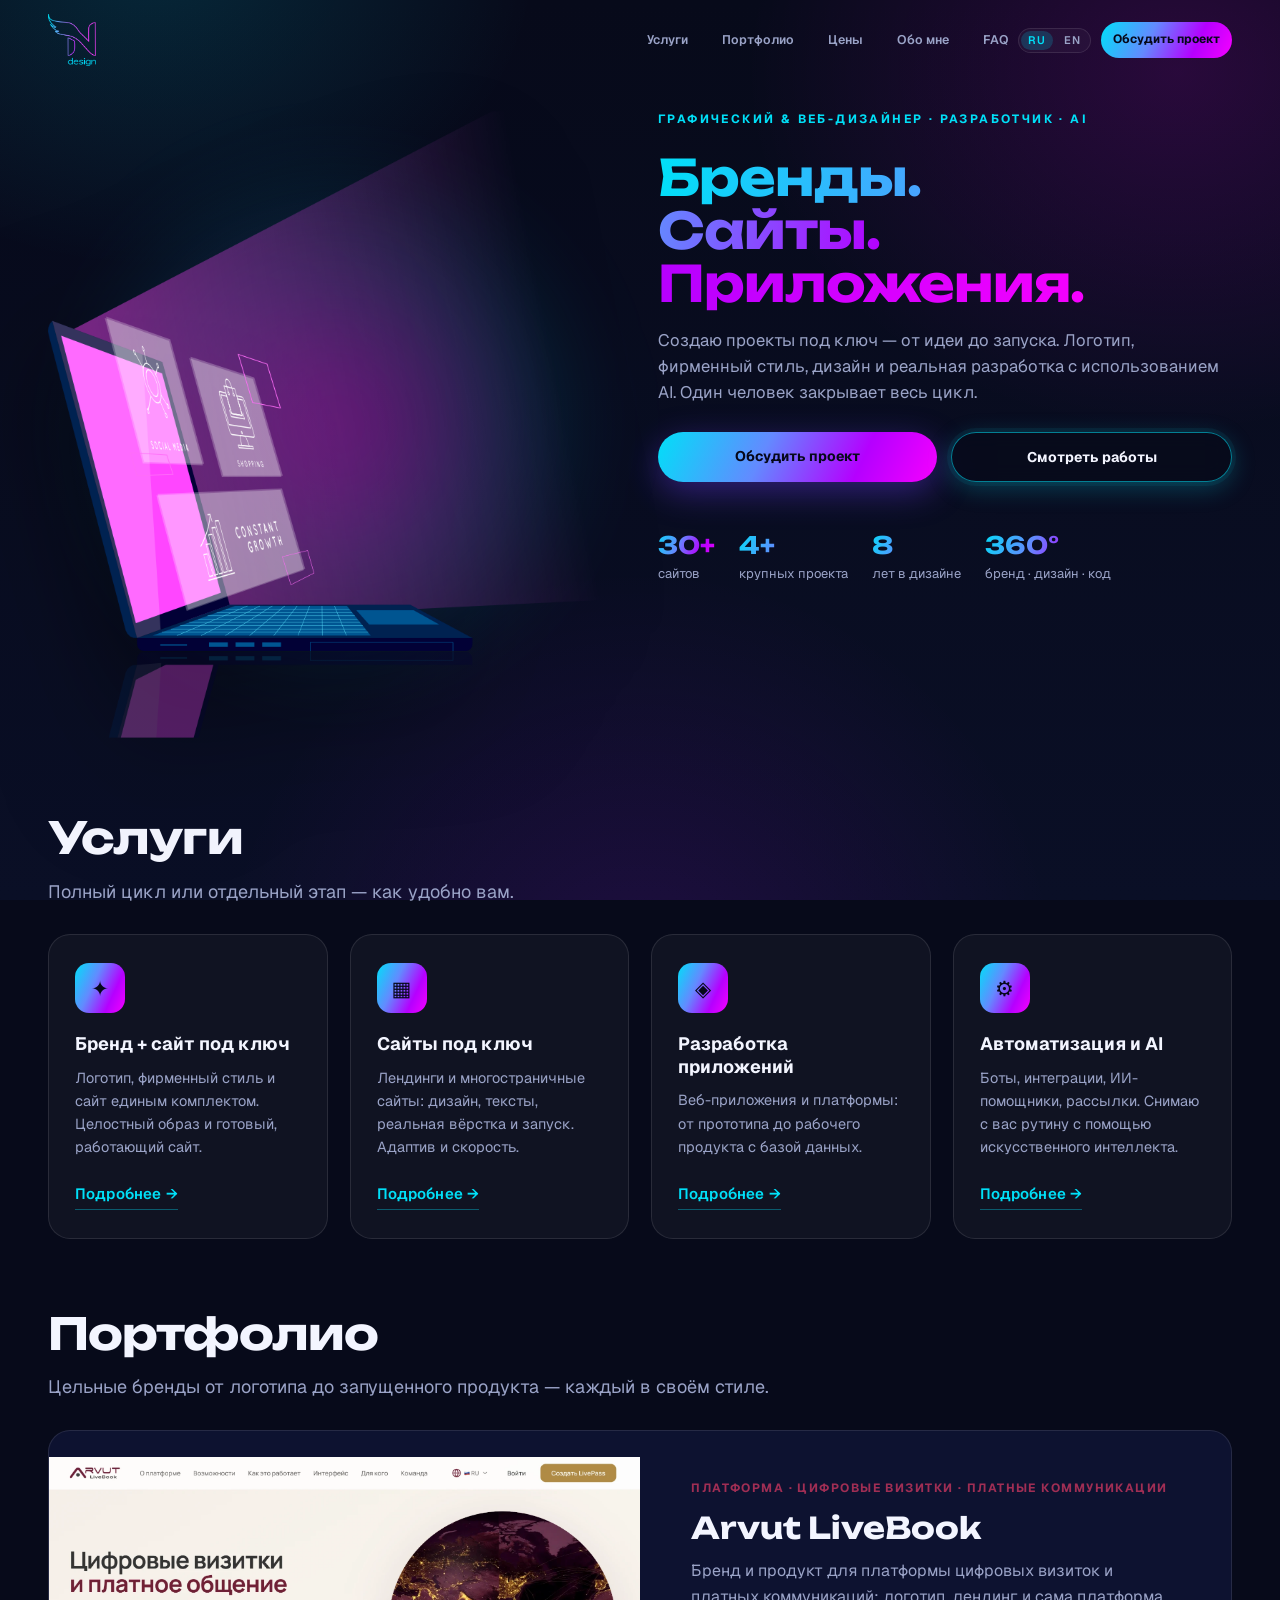
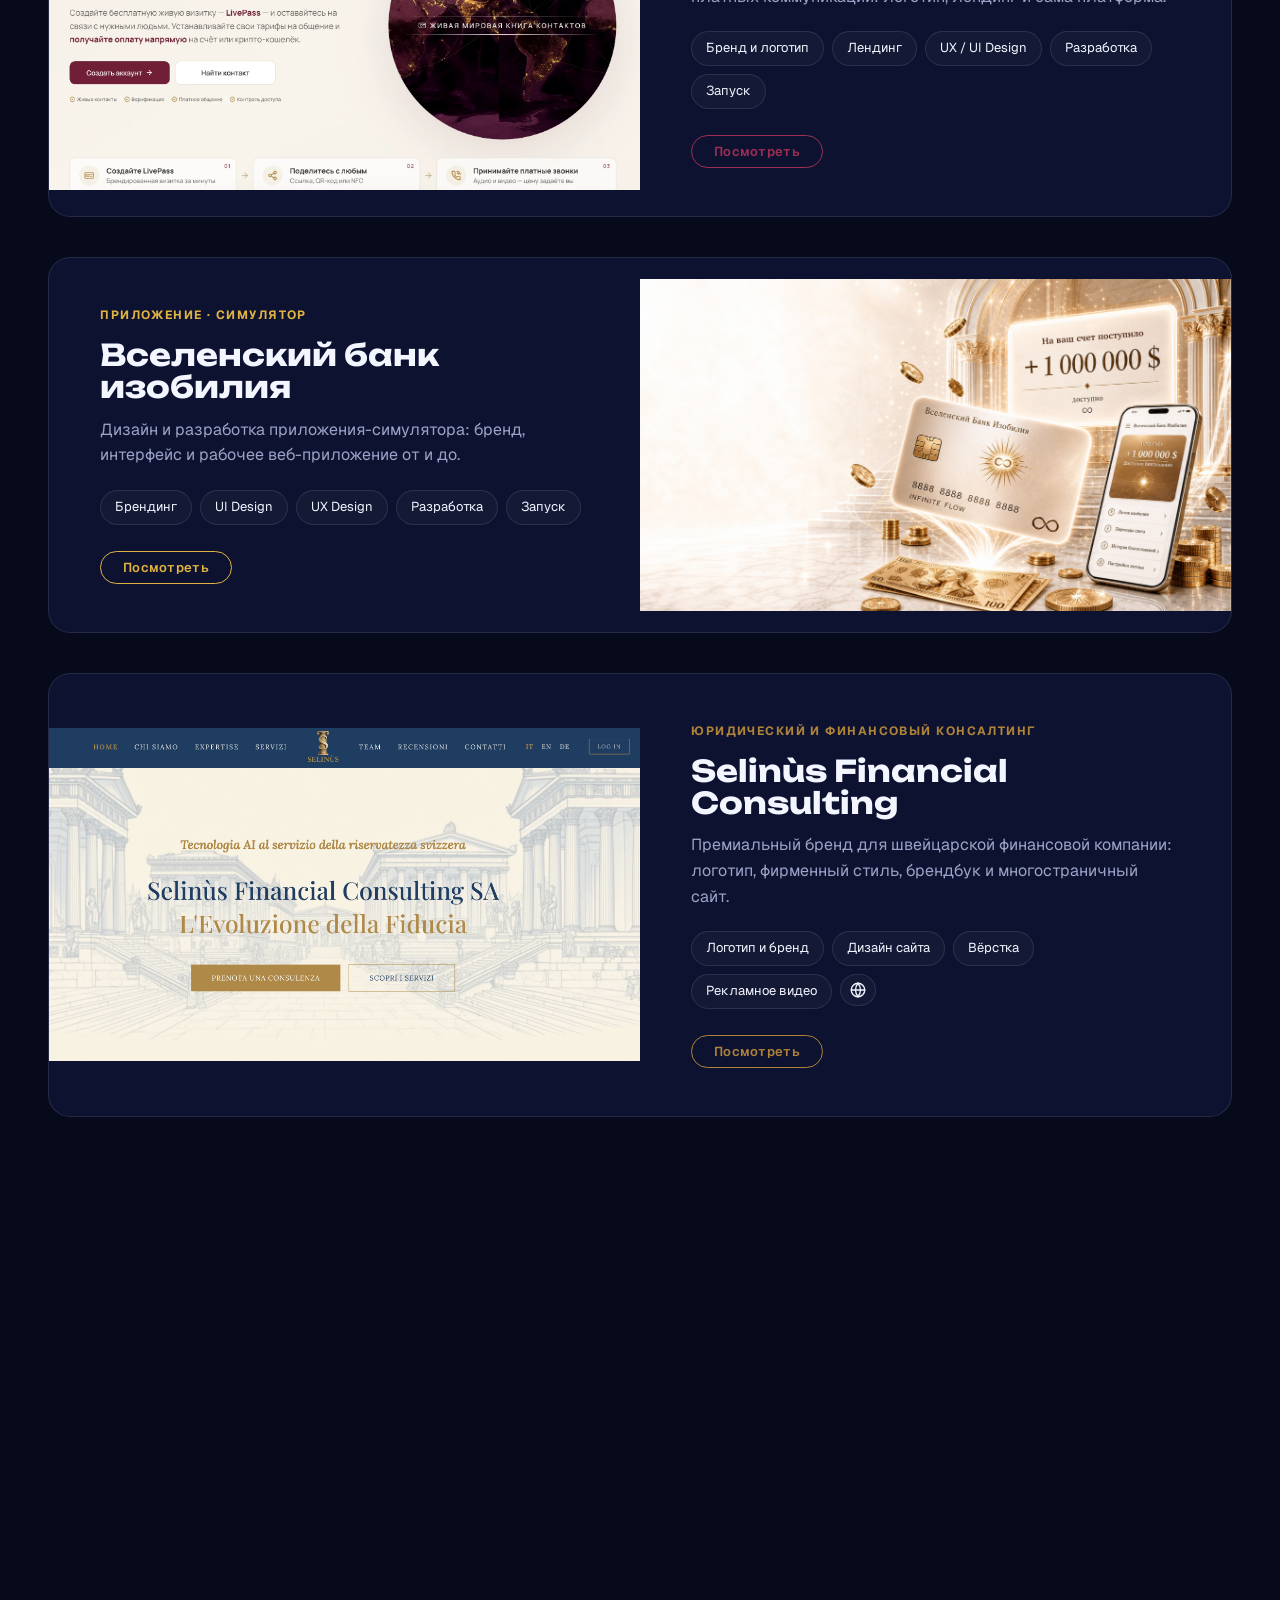
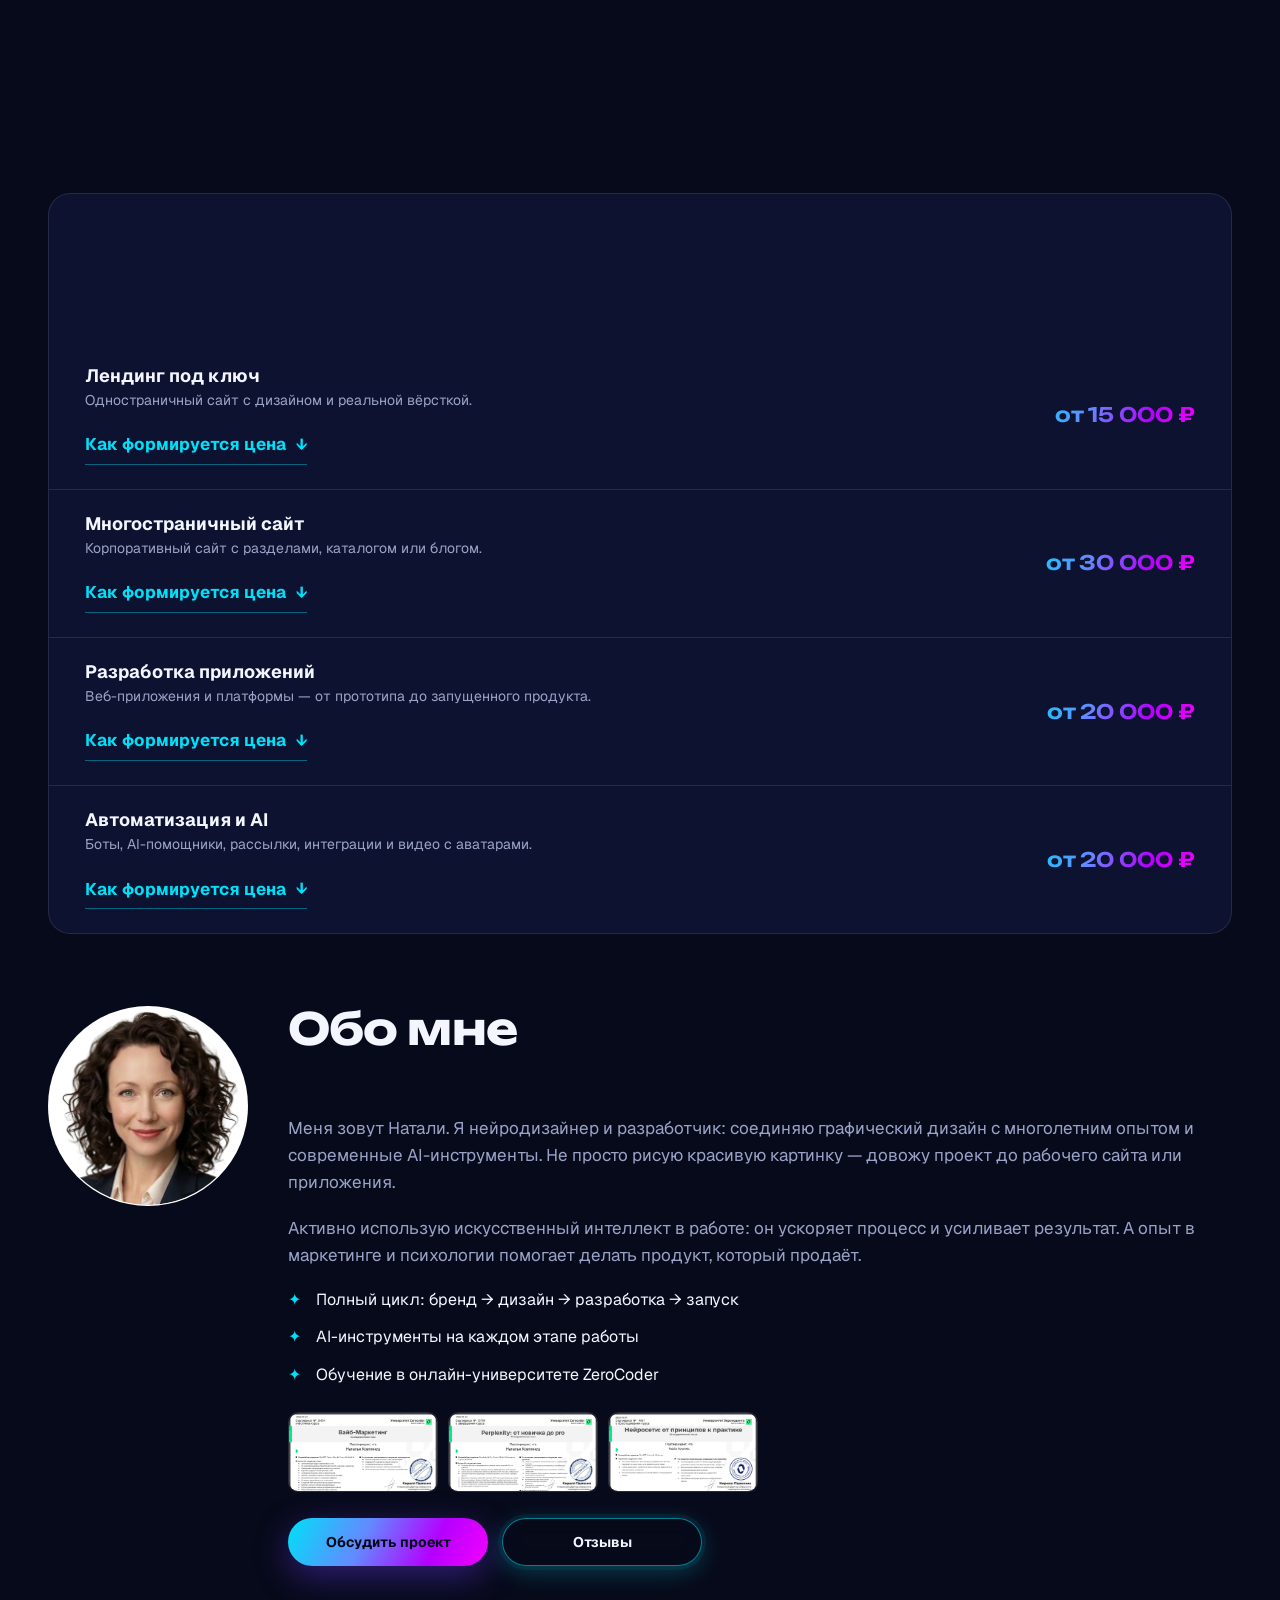
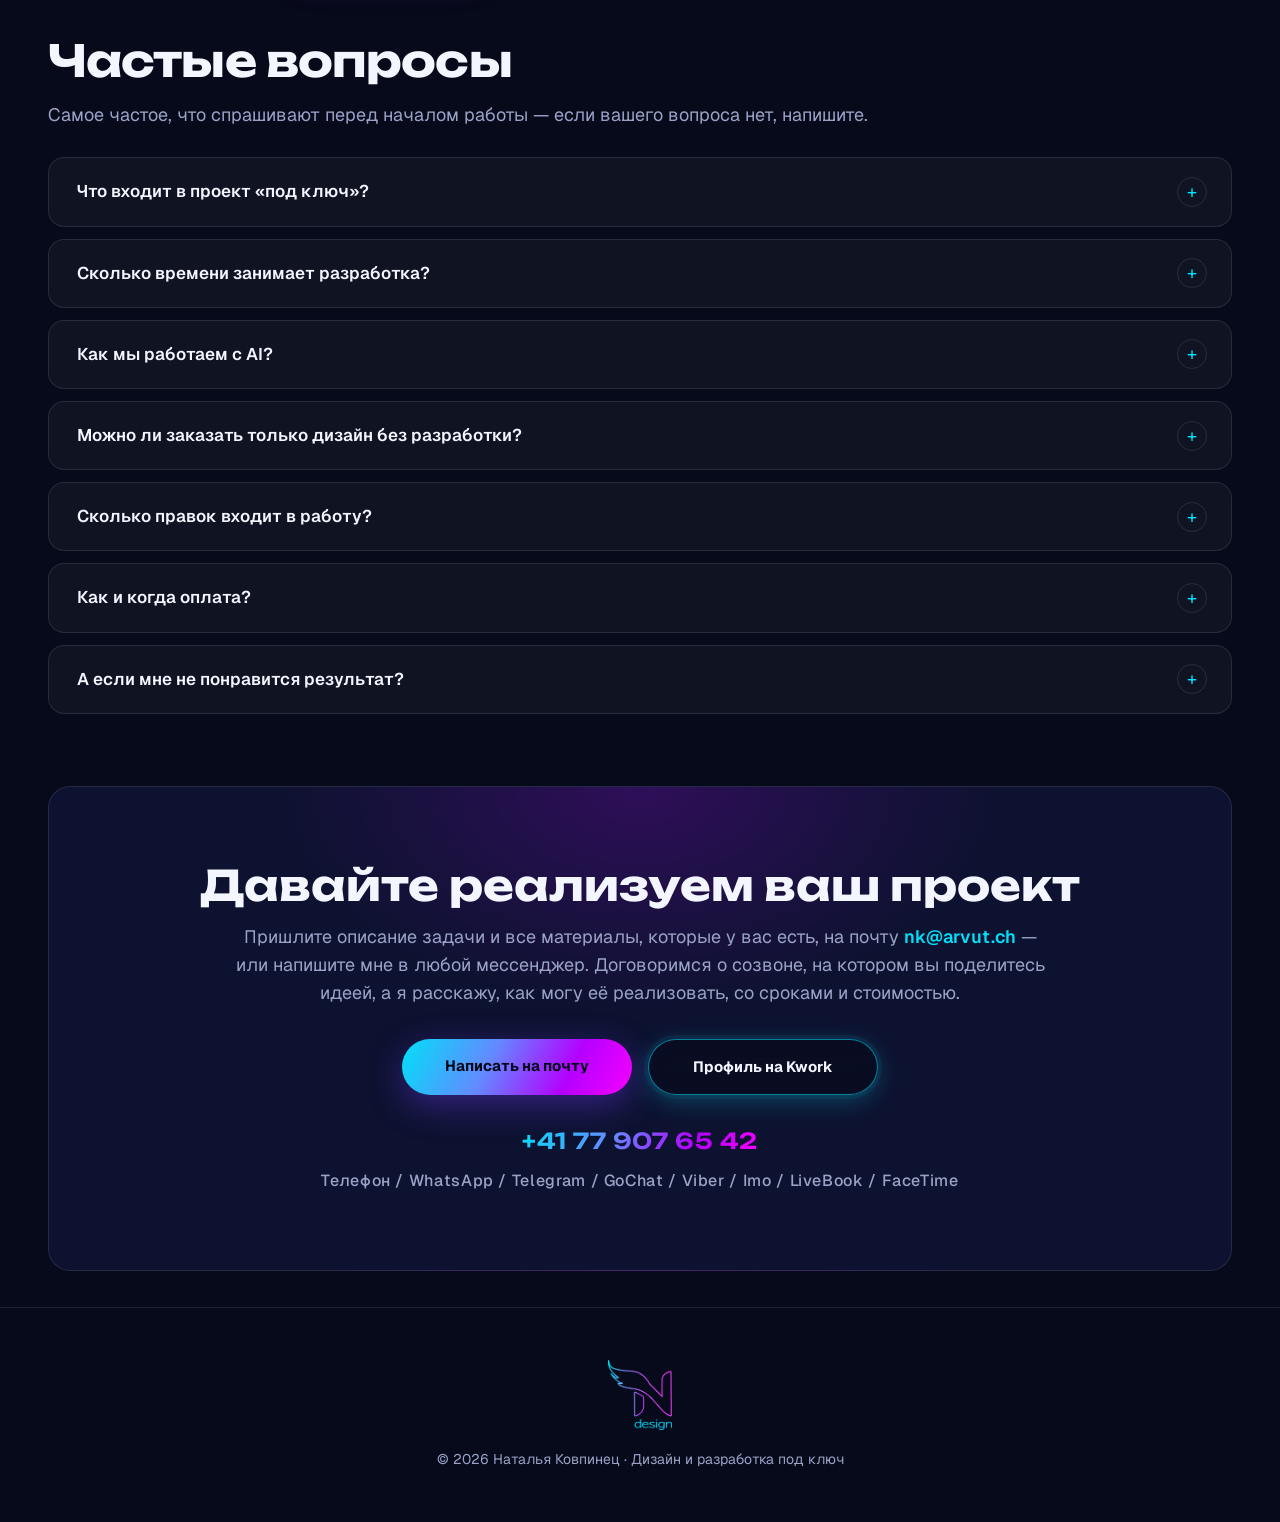
==== index.html @ 66ddd5fa "Portfolio: switch VseBank cover to .jpg (true 16:9) — same as CH" ====
<!DOCTYPE html>
<html lang="ru">
<head>
  <meta charset="UTF-8" />
  <meta name="viewport" content="width=device-width, initial-scale=1.0" />
  <title>Дизайн и разработка под ключ</title>
  <meta name="description" content="Бренды, сайты и приложения под ключ с использованием AI — от идеи до запуска." />
  <link rel="icon" type="image/png" sizes="32x32" href="assets/favicon-32.png" />
  <link rel="icon" type="image/png" sizes="16x16" href="assets/favicon-16.png" />
  <link rel="icon" type="image/png" sizes="192x192" href="assets/favicon-192.png" />
  <link rel="apple-touch-icon" sizes="192x192" href="assets/apple-touch-icon.png" />

  <link rel="preconnect" href="https://fonts.googleapis.com" />
  <link rel="preconnect" href="https://fonts.gstatic.com" crossorigin />
  <link href="https://fonts.googleapis.com/css2?family=Geist:wght@400;500;600;700&family=Unbounded:wght@500;600;700&family=Playfair+Display:wght@600;700&display=swap" rel="stylesheet" />
  <link rel="stylesheet" href="main.css?v=31" />
  <style id="about-fix">
    /* Компактное фото и сертификаты-thumbnails */
    .about { grid-template-columns: auto 1fr !important; gap: 40px !important; align-items: start !important; }
    .about__photo--avatar {
      width: 200px !important; height: 200px !important; aspect-ratio: 1/1 !important;
      max-width: none !important; min-width: 0; border-radius: 50%; overflow: hidden;
      flex-shrink: 0; background: #ffffff;
    }
    .about__photo--avatar img { width: 100%; height: 100%; object-fit: cover; }
    .about__actions .btn { min-width: 200px; text-align: center; box-sizing: border-box; }
    .about__photo--empty { background: linear-gradient(135deg, rgba(0, 224, 248,.15), rgba(246,0,255,.15)); }
    .about__certs { display: flex !important; gap: 10px !important; flex-wrap: wrap; margin-bottom: 26px; }
    .cert.cert--thumb {
      width: 130px; height: 80px; padding: 0 !important; border: 1px solid var(--border) !important;
      border-radius: 10px; overflow: hidden; cursor: pointer; background: rgba(255,255,255,.04);
      transition: transform .2s, border-color .2s;
    }
    .cert.cert--thumb img { width: 100%; height: 100%; object-fit: cover; display: block; }
    .cert.cert--thumb:hover { transform: translateY(-2px); border-color: #00e0f8 !important; }

    /* Модалка просмотра сертификата */
    .cert-modal { position: fixed; inset: 0; z-index: 200; display: none; align-items: center; justify-content: center; padding: 40px; background: rgba(7,10,26,.88); backdrop-filter: blur(8px); }
    .cert-modal.open { display: flex; }
    .cert-modal img { max-width: 90vw; max-height: 90vh; border-radius: 12px; box-shadow: 0 30px 80px rgba(0,0,0,.6); }
    .cert-modal__close { position: absolute; top: 20px; right: 24px; width: 40px; height: 40px; border-radius: 50%; background: rgba(255,255,255,.1); border: 1px solid var(--border); color: #fff; font-size: 22px; cursor: pointer; z-index: 2; }
    .cert-modal__nav { position: absolute; top: 50%; transform: translateY(-50%); width: 56px; height: 56px; border-radius: 50%; background: rgba(255,255,255,.08); border: 1px solid rgba(255,255,255,.15); color: #fff; font-size: 36px; line-height: 1; cursor: pointer; display: grid; place-items: center; transition: background .2s, border-color .2s; z-index: 2; }
    .cert-modal__nav:hover { background: rgba(0, 224, 248,.2); border-color: #00e0f8; }
    .cert-modal__nav--prev { left: 24px; }
    .cert-modal__nav--next { right: 24px; }
    @media (max-width: 600px) {
      .cert-modal__nav { width: 44px; height: 44px; font-size: 28px; }
      .cert-modal__nav--prev { left: 8px; }
      .cert-modal__nav--next { right: 8px; }
    }
    /* Чуть больше воздуха между карточками портфолио */
    #work .cases { gap: 40px !important; }

    @media (max-width: 760px) {
      .about { grid-template-columns: 1fr !important; }
      .about__photo--avatar { width: 160px !important; height: 160px !important; }
    }
  </style>
  <style id="case-hardfix">
    /* HARD FIX: 2 колонки, обложка с собственной пропорцией 16:9 */
    #work .case {
      display: grid !important;
      grid-template-columns: 1fr 1fr !important;
      align-items: stretch !important;
    }
    #work .case > * { min-width: 0 !important; }
    #work .case__visual--shot {
      padding: 0 !important; min-height: 0 !important;
      overflow: hidden; display: block;
      width: 100%;
      aspect-ratio: 16 / 9;
      background-color: #11142a;
      background-image: var(--shot);
      background-size: cover;
      background-position: center top;
      background-repeat: no-repeat;
      align-self: center;
    }
    #work .case__visual--shot img { display: none !important; }
    @media (max-width: 768px) {
      #work .case { grid-template-columns: 1fr !important; }
      #work .case__visual--shot { aspect-ratio: 16/9; height: auto !important; background-position: left top !important; }
    }
  </style>
  <meta http-equiv="Cache-Control" content="no-cache, no-store, must-revalidate" />
  <meta http-equiv="Pragma" content="no-cache" />
  <meta http-equiv="Expires" content="0" />
</head>
<body>

  <div class="bg-glow" aria-hidden="true"></div>

  <!-- ШАПКА -->
  <header class="nav" id="nav">
    <div class="nav__inner">
      <div class="nav__left">
        <a href="#hero" class="nav__logo">
          <img src="assets/logo-nataly.png" alt="Натали — N design" />
        </a>
        <span class="ai-badge" aria-label="AI">
          <span class="ai-badge__dot"></span>
          <span class="ai-badge__text" data-i18n-html="ai.badge">в сотрудничестве с <b>AI</b></span>
        </span>
      </div>
      <div class="nav__right">
        <nav class="nav__links" id="navLinks">
          <a href="#services" data-i18n="nav.services">Услуги</a>
          <a href="#work" data-i18n="nav.portfolio">Портфолио</a>
          <a href="#pricing" data-i18n="nav.pricing">Цены</a>
          <a href="#about" data-i18n="nav.about">Обо мне</a>
          <a href="#faq" data-i18n="nav.faq">Частые вопросы</a>
          <a href="#contact" class="nav__cta nav__cta--mobile" data-i18n="nav.cta">Обсудить проект</a>
          <div class="nav__lang-mobile lang-switch">
            <button type="button" data-lang="ru">RU</button>
            <button type="button" data-lang="en">EN</button>
          </div>
        </nav>
        <div class="lang-switch lang-switch--desktop">
          <button type="button" data-lang="ru">RU</button>
          <button type="button" data-lang="en">EN</button>
        </div>
        <a href="#contact" class="nav__cta nav__cta--desktop" data-i18n="nav.cta">Обсудить проект</a>
      </div>
      <button class="nav__burger" id="burger" aria-label="Меню" data-i18n-aria="a11y.menu">
        <span></span><span></span><span></span>
      </button>
    </div>
  </header>

  <!-- HERO -->
  <section class="hero" id="hero">
    <div class="hero__visual">
      <img src="assets/hero-laptop.svg" alt="Дизайн и разработка" />
    </div>
    <div class="hero__text">
      <p class="hero__eyebrow" data-i18n-html="hero.eyebrow">Графический &amp; веб-дизайнер · разработчик · AI</p>
      <h1 class="hero__title">
        <span class="grad-cyan" data-i18n="hero.t1">Бренды.</span><br />
        <span class="grad-violet" data-i18n="hero.t2">Сайты.</span><br />
        <span class="grad-fuchsia" data-i18n="hero.t3">Приложения.</span>
      </h1>
      <p class="hero__sub" data-i18n="hero.sub">Создаю проекты под ключ — от идеи до запуска. Логотип, фирменный стиль, дизайн и реальная разработка с использованием AI. Один человек закрывает весь цикл.</p>
      <div class="hero__actions">
        <a href="#contact" class="btn btn--primary" data-i18n="hero.cta1">Обсудить проект</a>
        <a href="#work" class="btn btn--ghost" data-i18n="hero.cta2">Смотреть работы</a>
      </div>
      <div class="hero__stats">
        <div><b data-i18n="hero.stat1.b">30+</b><span data-i18n="hero.stat1.s">сайтов</span></div>
        <div><b data-i18n="hero.stat2.b">4+</b><span data-i18n="hero.stat2.s">крупных проекта</span></div>
        <div><b data-i18n="hero.stat3.b">8</b><span data-i18n="hero.stat3.s">лет в дизайне</span></div>
        <div><b data-i18n="hero.stat4.b">360°</b><span data-i18n="hero.stat4.s">бренд · дизайн · код</span></div>
      </div>
    </div>
  </section>

  <!-- УСЛУГИ -->
  <section class="section" id="services">
    <div class="section__head">
      <h2 class="section__title" data-i18n="services.title">Услуги</h2>
      <p class="section__lead" data-i18n="services.lead">Полный цикл или отдельный этап — как удобно вам.</p>
    </div>

    <div class="services">
      <article class="card">
        <div class="card__icon">✦</div>
        <h3 data-i18n="srv.brand-site.h">Бренд + сайт под ключ</h3>
        <p data-i18n="srv.brand-site.p">Логотип, фирменный стиль и сайт единым комплектом. Целостный образ и готовый, работающий сайт.</p>
        <button class="card__more" data-modal="brand-site" data-i18n="srv.more">Подробнее →</button>
      </article>

      <article class="card">
        <div class="card__icon">▦</div>
        <h3 data-i18n="srv.websites.h">Сайты под ключ</h3>
        <p data-i18n="srv.websites.p">Лендинги и многостраничные сайты: дизайн, тексты, реальная вёрстка и запуск. Адаптив и скорость.</p>
        <button class="card__more" data-modal="websites" data-i18n="srv.more">Подробнее →</button>
      </article>

      <article class="card">
        <div class="card__icon">◈</div>
        <h3 data-i18n="srv.apps.h">Разработка приложений</h3>
        <p data-i18n="srv.apps.p">Веб-приложения и платформы: от прототипа до рабочего продукта с базой данных.</p>
        <button class="card__more" data-modal="apps" data-i18n="srv.more">Подробнее →</button>
      </article>

      <article class="card">
        <div class="card__icon">⚙</div>
        <h3 data-i18n="srv.ai.h">Автоматизация и AI</h3>
        <p data-i18n="srv.ai.p">Боты, интеграции, ИИ-помощники, рассылки. Снимаю с вас рутину с помощью искусственного интеллекта.</p>
        <button class="card__more" data-modal="ai" data-i18n="srv.more">Подробнее →</button>
      </article>
    </div>
  </section>

  <!-- ПОРТФОЛИО -->
  <section class="section" id="work">
    <div class="section__head">
      <h2 class="section__title" data-i18n="work.title">Портфолио</h2>
      <p class="section__lead" data-i18n="work.lead">Цельные бренды от логотипа до запущенного продукта — каждый в своём стиле.</p>
    </div>

    <div class="cases">

      <!-- LIVEBOOK -->
      <article class="case" style="--accent:#A02E54; --accent2:#5c1929">
        <a href="https://livebook.ch" target="_blank" rel="noopener" class="case__visual case__visual--shot" data-cover-base="cover-livebook" style="--shot:url('assets/cover-livebook-ru.png')" aria-label="Сайт Arvut LiveBook"></a>
        <div class="case__body">
          <span class="case__tag" data-i18n="case.lb.tag">Платформа · цифровые визитки · платные коммуникации</span>
          <h3 data-i18n="case.lb.h">Arvut LiveBook</h3>
          <p data-i18n="case.lb.p">Бренд и продукт для платформы цифровых визиток и платных коммуникаций: логотип, лендинг и сама платформа.</p>
          <ul class="case__roles" data-i18n-roles="case.lb.r">
            <li>Бренд и логотип</li><li>Лендинг</li><li>UX / UI Design</li><li>Разработка</li><li>Запуск</li>
          </ul>
          <a href="https://livebook.ch" target="_blank" rel="noopener" class="case__btn" data-i18n="case.view">Посмотреть</a>
        </div>
      </article>

      <!-- VSEBANK -->
      <article class="case" style="--accent:#E0B341; --accent2:#b5862a">
        <a href="https://vsebank.space" target="_blank" rel="noopener" class="case__visual case__visual--shot" style="--shot:url('assets/cover-vsebank.jpg')" aria-label="Сайт Вселенского банка изобилия"></a>
        <div class="case__body">
          <span class="case__tag" data-i18n="case.vb.tag">Приложение · симулятор</span>
          <h3 data-i18n="case.vb.h">Вселенский банк изобилия</h3>
          <p data-i18n="case.vb.p">Дизайн и разработка приложения-симулятора: бренд, интерфейс и рабочее веб-приложение от и до.</p>
          <ul class="case__roles" data-i18n-roles="case.vb.r">
            <li>Брендинг</li><li>UI Design</li><li>UX Design</li><li>Разработка</li><li>Запуск</li>
          </ul>
          <a href="https://vsebank.space" target="_blank" rel="noopener" class="case__btn" data-i18n="case.view">Посмотреть</a>
        </div>
      </article>

      <!-- SELINUS -->
      <article class="case" style="--accent:#AF8338; --accent2:#7a5a22">
        <a href="https://selinusfincon.ch" target="_blank" rel="noopener" class="case__visual case__visual--shot" style="--shot:url('assets/cover-selinus.png')" aria-label="Сайт Selinùs Financial Consulting"></a>
        <div class="case__body">
          <span class="case__tag" data-i18n="case.sl.tag">Юридический и финансовый консалтинг</span>
          <h3 data-i18n="case.sl.h">Selinùs Financial Consulting</h3>
          <p data-i18n="case.sl.p">Премиальный бренд для швейцарской финансовой компании: логотип, фирменный стиль, брендбук и многостраничный сайт.</p>
          <ul class="case__roles" data-i18n-roles="case.sl.r">
            <li>Логотип и бренд</li><li>Дизайн сайта</li><li>Вёрстка</li><li>Рекламное видео</li><li class="role--icon" data-i18n-title="role.globe.title" title="Многоязычный сайт"><svg viewBox="0 0 24 24" width="18" height="18" fill="none" stroke="currentColor" stroke-width="1.8" stroke-linecap="round" stroke-linejoin="round"><circle cx="12" cy="12" r="9"/><path d="M3 12h18"/><path d="M12 3a14 14 0 0 1 0 18"/><path d="M12 3a14 14 0 0 0 0 18"/></svg></li>
          </ul>
          <a href="https://selinusfincon.ch" target="_blank" rel="noopener" class="case__btn" data-i18n="case.view">Посмотреть</a>
        </div>
      </article>

      <!-- ARVUT ACCOUNTING -->
      <article class="case" style="--accent:#17A2A8; --accent2:#0e7479">
        <a href="https://arvut.ch" target="_blank" rel="noopener" class="case__visual case__visual--shot" style="--shot:url('assets/cover-arvut.png')" aria-label="Сайт Arvut Accounting"></a>
        <div class="case__body">
          <span class="case__tag"><span data-i18n="case.ar.tag.a">Бухгалтерия</span><span style="color:var(--accent)"> · </span><span data-i18n="case.ar.tag.b">сервис</span></span>
          <h3 data-i18n="case.ar.h">Arvut Accounting</h3>
          <p data-i18n="case.ar.p">Фирменный стиль и корпоративный сайт бухгалтерской компании: логотип, графика и многостраничный сайт.</p>
          <ul class="case__roles" data-i18n-roles="case.ar.r">
            <li>Логотип и бренд</li><li>Дизайн сайта</li><li>Тексты</li><li>Сборка</li><li>Видео</li><li class="role--icon" data-i18n-title="role.globe.title" title="Многоязычный сайт"><svg viewBox="0 0 24 24" width="18" height="18" fill="none" stroke="currentColor" stroke-width="1.8" stroke-linecap="round" stroke-linejoin="round"><circle cx="12" cy="12" r="9"/><path d="M3 12h18"/><path d="M12 3a14 14 0 0 1 0 18"/><path d="M12 3a14 14 0 0 0 0 18"/></svg></li>
          </ul>
          <a href="https://arvut.ch" target="_blank" rel="noopener" class="case__btn" data-i18n="case.view">Посмотреть</a>
        </div>
      </article>

    </div>
  </section>

  <!-- ЦЕНЫ -->
  <section class="section" id="pricing">
    <div class="section__head">
      <h2 class="section__title" data-i18n="pricing.title">Цены</h2>
      <p class="section__lead price-lead" data-i18n="pricing.lead">Стартовые цены — минимальные. Финальная стоимость зависит от объёма и обсуждается под задачу. Цена «от» — если у вас уже есть материалы (тексты, бриф, идея, наброски). Если делаю всё с нуля — стоимость собирается из надстроек ниже. Точную цену рассчитаю после короткого брифа.</p>
    </div>

    <div class="price-list">

      <div class="price-row" id="price-brand-site">
        <div class="price-row__info">
          <h3 data-i18n="p.brand-site.h">Бренд + сайт под ключ</h3>
          <p data-i18n="p.brand-site.p">Логотип, фирменный стиль и сайт комплектом.</p>
          <details class="price-extras">
            <summary data-i18n="price.extras.summary">Как формируется цена</summary>
            <ul class="price-extras__list">
              <li><span data-i18n="p.brand-site.base">База: ...</span><b data-price="20000">20 000 ₽</b></li>
              <li><span data-i18n="p.brand-site.x1">+ Написание текстов</span><b data-price="5000" data-price-prefix="+">+5 000 ₽</b></li>
              <li><span data-i18n="p.brand-site.x2">+ Многостраничник вместо лендинга</span><b data-price="20000" data-price-prefix="+">+20 000 ₽</b></li>
              <li><span data-i18n="p.brand-site.x3">+ Доп. языковая версия сайта</span><b data-price="5000" data-price-prefix="+">+5 000 ₽</b></li>
              <li><span data-i18n="p.brand-site.x4">+ Создание рекламного видео (или видео с аватаром)</span><b data-price="10000" data-price-prefix="+">+10 000 ₽</b></li>
              <li class="price-extras__seo"><span data-i18n="p.seo.promo">+ SEO-продвижение (ежемесячное сопровождение)</span><b data-i18n="p.seo.promo.price">от 15 000 ₽/мес</b></li>
            </ul>
            <p class="price-extras__total"><span data-i18n="price.total.label.brand-site">Полностью с нуля (только идея от вас):</span> <b data-price-range="50000-100000">50 000 — 100 000 ₽</b></p>
          </details>
        </div>
        <div class="price-row__value" data-price="20000" data-price-prefix="от">от 20 000 ₽</div>
      </div>

      <div class="price-row" id="price-websites">
        <div class="price-row__info">
          <h3 data-i18n="p.landing.h">Лендинг под ключ</h3>
          <p data-i18n="p.landing.p">Одностраничный сайт с дизайном и реальной вёрсткой.</p>
          <details class="price-extras">
            <summary data-i18n="price.extras.summary">Как формируется цена</summary>
            <ul class="price-extras__list">
              <li><span data-i18n="p.landing.base">База: ...</span><b data-price="15000">15 000 ₽</b></li>
              <li><span data-i18n="p.landing.x1">+ Написание текстов</span><b data-price="5000" data-price-prefix="+">+5 000 ₽</b></li>
              <li><span data-i18n="p.landing.x2">+ Доп. блоки</span><b data-price="5000" data-price-prefix="+">+5 000 ₽</b></li>
              <li><span data-i18n="p.landing.x3">+ Анимации и спецэффекты</span><b data-price="5000" data-price-prefix="+">+5 000 ₽</b></li>
              <li><span data-i18n="p.landing.x4">+ Подключение CRM, оплат, мессенджеров</span><b data-price="5000" data-price-prefix="+">+5 000 ₽</b></li>
              <li><span data-i18n="p.landing.x5">+ Создание рекламного видео (или видео с аватаром)</span><b data-price="10000" data-price-prefix="+">+10 000 ₽</b></li>
              <li class="price-extras__seo"><span data-i18n="p.seo.promo">+ SEO-продвижение (ежемесячное сопровождение)</span><b data-i18n="p.seo.promo.price">от 15 000 ₽/мес</b></li>
            </ul>
            <p class="price-extras__total"><span data-i18n="price.total.label.landing">Под ключ с нуля (только идея от вас):</span> <b data-price-range="30000-50000">30 000 — 50 000 ₽</b></p>
          </details>
        </div>
        <div class="price-row__value" data-price="15000" data-price-prefix="от">от 15 000 ₽</div>
      </div>

      <div class="price-row">
        <div class="price-row__info">
          <h3 data-i18n="p.multi.h">Многостраничный сайт</h3>
          <p data-i18n="p.multi.p">Корпоративный сайт с разделами, каталогом или блогом.</p>
          <details class="price-extras">
            <summary data-i18n="price.extras.summary">Как формируется цена</summary>
            <ul class="price-extras__list">
              <li><span data-i18n="p.multi.base">База: ...</span><b data-price="30000">30 000 ₽</b></li>
              <li><span data-i18n="p.multi.x1">+ Написание текстов с нуля</span><b data-price="10000" data-price-prefix="+">+10 000 ₽</b></li>
              <li><span data-i18n="p.multi.x2">+ Каталог товаров (до 50 позиций)</span><b data-price="15000" data-price-prefix="+">+15 000 ₽</b></li>
              <li><span data-i18n="p.multi.x3">+ Блог с админкой</span><b data-price="10000" data-price-prefix="+">+10 000 ₽</b></li>
              <li><span data-i18n="p.multi.x4">+ Доп. языковая версия</span><b data-price="10000" data-price-prefix="+">+10 000 ₽</b></li>
              <li><span data-i18n="p.multi.x5">+ Подключение CRM, оплат, мессенджеров</span><b data-price="5000" data-price-prefix="+">+5 000 ₽</b></li>
              <li><span data-i18n="p.multi.x6">+ Создание рекламного видео (или видео с аватаром)</span><b data-price="10000" data-price-prefix="+">+10 000 ₽</b></li>
              <li class="price-extras__seo"><span data-i18n="p.seo.promo">+ SEO-продвижение (ежемесячное сопровождение)</span><b data-i18n="p.seo.promo.price">от 15 000 ₽/мес</b></li>
              <li class="price-extras__seo"><span data-i18n="p.seo.audit">+ SEO-аудит сайта (разово)</span><b data-i18n="p.seo.audit.price">от 7 000 ₽</b></li>
            </ul>
            <p class="price-extras__total"><span data-i18n="price.total.label.multipage">Под ключ с нуля (только идея от вас):</span> <b data-price-range="50000-120000">50 000 — 120 000 ₽</b></p>
          </details>
        </div>
        <div class="price-row__value" data-price="30000" data-price-prefix="от">от 30 000 ₽</div>
      </div>

      <div class="price-row" id="price-apps">
        <div class="price-row__info">
          <h3 data-i18n="p.apps.h">Разработка приложений</h3>
          <p data-i18n="p.apps.p">Веб-приложения и платформы — от прототипа до запущенного продукта.</p>
          <details class="price-extras">
            <summary data-i18n="price.extras.summary">Как формируется цена</summary>
            <ul class="price-extras__list">
              <li><span data-i18n="p.apps.proto">Прототип / MVP</span><b data-price="20000" data-price-prefix="от">от 20 000 ₽</b></li>
              <li><span data-i18n="p.apps.full">Полноценное приложение</span><b data-price="50000" data-price-prefix="от">от 50 000 ₽</b></li>
              <li><span data-i18n="p.apps.turnkey">Приложение под ключ</span><b data-price="80000" data-price-prefix="от">от 80 000 ₽</b></li>
              <li><span data-i18n="p.apps.mob1">Мобильная версия — к моему приложению</span><b data-price="15000">15 000 ₽</b></li>
              <li><span data-i18n="p.apps.mob2">Мобильная версия — к вашему готовому приложению</span><b data-price="30000">30 000 ₽</b></li>
              <li><span data-i18n="p.apps.x1">+ Платёжная интеграция</span><b data-price-range="5000-25000" data-price-prefix="+">от +5 000 до +25 000 ₽</b></li>
              <li><span data-i18n="p.apps.x2">+ Админ-панель</span><b data-price-range="8000-25000" data-price-prefix="+">от +8 000 до +25 000 ₽</b></li>
            </ul>
            <p class="price-extras__total"><span data-i18n="price.total.label.apps">Полноценное приложение под ключ:</span> <b data-price-range="80000-200000">80 000 — 200 000 ₽</b></p>
          </details>
        </div>
        <div class="price-row__value" data-price="20000" data-price-prefix="от">от 20 000 ₽</div>
      </div>

      <div class="price-row" id="price-ai">
        <div class="price-row__info">
          <h3 data-i18n="p.ai.h">Автоматизация и AI</h3>
          <p data-i18n="p.ai.p">Боты, AI-помощники, рассылки, интеграции и видео с аватарами.</p>
          <details class="price-extras">
            <summary data-i18n="price.extras.summary">Как формируется цена</summary>
            <ul class="price-extras__list">
              <li><span data-i18n="p.ai.base">Простой чат-бот для мессенджеров</span><b data-price="20000">20 000 ₽</b></li>
              <li><span data-i18n="p.ai.x1">+ AI-помощник</span><b data-price="20000" data-price-prefix="+">+20 000 ₽</b></li>
              <li><span data-i18n="p.ai.x2">+ Многошаговая логика</span><b data-price="15000" data-price-prefix="+">+15 000 ₽</b></li>
              <li><span data-i18n="p.ai.x3">+ Приложение для рутины</span><b data-price="25000" data-price-prefix="+">+25 000 ₽</b></li>
              <li><span data-i18n="p.ai.x4">+ Голосовой AI-агент</span><b data-price="15000" data-price-prefix="+">+15 000 ₽</b></li>
              <li><span data-i18n="p.ai.x5">+ Создание рекламного видео (или видео с аватаром)</span><b data-price="10000" data-price-prefix="+">+10 000 ₽</b></li>
            </ul>
            <p class="price-extras__total"><span data-i18n="price.total.label.ai">Комплексное решение под ключ:</span> <b data-price-range="50000-200000">50 000 — 200 000 ₽</b></p>
          </details>
        </div>
        <div class="price-row__value" data-price="20000" data-price-prefix="от">от 20 000 ₽</div>
      </div>

    </div>
  </section>

  <!-- ОБО МНЕ -->
  <section class="section about" id="about">
    <h2 class="section__title about__title" data-i18n="about.title">Обо мне</h2>
    <div class="about__photo about__photo--avatar">
      <img src="assets/photo-nataly.jpg" alt="Натали" onerror="this.style.display='none';this.parentNode.classList.add('about__photo--empty')" />
    </div>
    <div class="about__text">
      <p data-i18n="about.p1">Меня зовут Натали. Я нейродизайнер и разработчик: соединяю графический дизайн с многолетним опытом и современные AI-инструменты. Не просто рисую красивую картинку — довожу проект до рабочего сайта или приложения.</p>
      <p data-i18n="about.p2">Активно использую искусственный интеллект в работе: он ускоряет процесс и усиливает результат. А опыт в маркетинге и психологии помогает делать продукт, который продаёт.</p>
      <ul class="about__list">
        <li data-i18n="about.l1">Полный цикл: бренд → дизайн → разработка → запуск</li>
        <li data-i18n="about.l2">AI-инструменты на каждом этапе работы</li>
        <li data-i18n="about.l3">Обучение в онлайн-университете ZeroCoder</li>
      </ul>
      <div class="about__certs" id="certs">
        <button class="cert cert--thumb" data-cert-base="cert-3" data-cert="assets/cert-3.png" data-index="0" title="Вайб-Маркетинг" data-i18n-title="cert.title.3"><img src="assets/cert-3.png" alt="" /></button>
        <button class="cert cert--thumb" data-cert-base="cert-2" data-cert="assets/cert-2.png" data-index="1" title="Perplexity"><img src="assets/cert-2.png" alt="" /></button>
        <button class="cert cert--thumb" data-cert-base="cert-1" data-cert="assets/cert-1.png" data-index="2" title="Нейросети" data-i18n-title="cert.title.1"><img src="assets/cert-1.png" alt="" /></button>
      </div>
      <div class="about__actions">
        <a href="#contact" class="btn btn--primary" data-i18n="about.cta1">Обсудить проект</a>
        <button class="btn btn--ghost" id="reviewsBtn" data-i18n="about.cta2">Отзывы</button>
      </div>
    </div>
  </section>

  <!-- ЧАСТЫЕ ВОПРОСЫ -->
  <section class="section" id="faq">
    <div class="section__head">
      <h2 class="section__title" data-i18n="faq.title">Частые вопросы</h2>
      <p class="section__lead price-lead" data-i18n="faq.lead">Самое частое, что спрашивают перед началом работы — если вашего вопроса нет, напишите.</p>

    </div>
    <div class="faq">
      <details class="faq__item"><summary data-i18n="faq.q1">Что входит в проект «под ключ»?</summary><div class="faq__body" data-i18n-html="faq.a1"></div></details>
      <details class="faq__item"><summary data-i18n="faq.q2">Сколько времени занимает разработка?</summary><div class="faq__body" data-i18n-html="faq.a2"></div></details>
      <details class="faq__item"><summary data-i18n="faq.q3">Как мы работаем с AI?</summary><div class="faq__body" data-i18n-html="faq.a3"></div></details>
      <details class="faq__item"><summary data-i18n="faq.q4">Можно ли заказать только дизайн без разработки?</summary><div class="faq__body" data-i18n-html="faq.a4"></div></details>
      <details class="faq__item"><summary data-i18n="faq.q5">Сколько правок входит в работу?</summary><div class="faq__body" data-i18n-html="faq.a5"></div></details>
      <details class="faq__item"><summary data-i18n="faq.q6">Как и когда оплата?</summary><div class="faq__body" data-i18n-html="faq.a6"></div></details>
      <details class="faq__item"><summary data-i18n="faq.q7">А если мне не понравится результат?</summary><div class="faq__body" data-i18n-html="faq.a7"></div></details>
    </div>
  </section>

  <!-- КОНТАКТ -->
  <section class="section contact" id="contact">
    <div class="contact__card">
      <h2 data-i18n="contact.title">Давайте сделаем ваш проект</h2>
      <p data-i18n-html="contact.lead">Пришлите описание задачи и все материалы, которые у вас есть, на почту <a href="mailto:nk@arvut.ch" class="contact__inline-email">nk@arvut.ch</a> — или напишите мне в любой мессенджер. Договоримся о созвоне, на котором вы поделитесь идеей, а я расскажу, как могу её реализовать, со сроками и стоимостью.</p>
      <div class="contact__actions">
        <a href="mailto:nk@arvut.ch" class="btn btn--primary" data-i18n="contact.cta1">Написать на почту</a>
        <a href="https://kwork.ru/user/nataly_freelance" target="_blank" rel="noopener" class="btn btn--ghost" data-i18n="contact.cta2">Профиль на Kwork</a>
      </div>
      <div class="contact__more">
        <a href="tel:+41779076542" class="contact__phone">+41 77 907 65 42</a>
        <span class="contact__channels" data-i18n="contact.channels">Телефон / WhatsApp / Telegram / GoChat / Viber / Imo / LiveBook / FaceTime</span>
      </div>
    </div>
  </section>

  <!-- МОДАЛКА УВЕЛИЧЕНИЯ СЕРТИФИКАТА -->
  <div class="cert-modal" id="certModal">
    <button class="cert-modal__close" id="certModalClose" aria-label="Закрыть" data-i18n-aria="a11y.close">×</button>
    <button class="cert-modal__nav cert-modal__nav--prev" id="certPrev" aria-label="Previous" data-i18n-aria="a11y.prev">‹</button>
    <button class="cert-modal__nav cert-modal__nav--next" id="certNext" aria-label="Next" data-i18n-aria="a11y.next">›</button>
    <img id="certModalImg" src="" alt="Сертификат" />
  </div>
  <script>
    (function(){
      const modal = document.getElementById('certModal');
      const imgEl = document.getElementById('certModalImg');
      const close = document.getElementById('certModalClose');
      const prev = document.getElementById('certPrev');
      const next = document.getElementById('certNext');
      const thumbs = [...document.querySelectorAll('.cert--thumb')];
      const getSources = () => thumbs.map(t => t.dataset.cert);
      let i = 0;
      const show = (idx) => { const s = getSources(); i = (idx + s.length) % s.length; imgEl.src = s[i]; };
      thumbs.forEach((btn, idx) => btn.addEventListener('click', () => { show(idx); modal.classList.add('open'); }));
      prev.addEventListener('click', e => { e.stopPropagation(); show(i - 1); });
      next.addEventListener('click', e => { e.stopPropagation(); show(i + 1); });
      const hide = () => modal.classList.remove('open');
      modal.addEventListener('click', e => { if (e.target === modal || e.target === close) hide(); });
      document.addEventListener('keydown', e => {
        if (!modal.classList.contains('open')) return;
        if (e.key === 'Escape') hide();
        if (e.key === 'ArrowLeft') show(i - 1);
        if (e.key === 'ArrowRight') show(i + 1);
      });
    })();
  </script>

  <!-- МОДАЛКА ОТЗЫВОВ -->
  <div class="modal" id="reviewsModal" hidden>
    <div class="modal__backdrop" data-close></div>
    <div class="modal__box modal__box--wide" role="dialog" aria-modal="true">
      <button class="modal__close" data-close aria-label="Закрыть" data-i18n-aria="a11y.close">×</button>
      <h3 data-i18n="rv.title">Отзывы клиентов</h3>

      <div class="reviews" id="reviewsList">
        <!-- отзывы добавляются скриптом -->
      </div>

      <h4 class="reviews__form-title" data-i18n="rv.form.h">Поделитесь впечатлениями о работе с Натали</h4>
      <form class="review-form" id="reviewForm">
        <input class="review-form__input" name="name" placeholder="Ваше имя" data-i18n-ph="rv.form.name" required maxlength="60" />
        <input class="review-form__input" name="role" placeholder="Чем вы занимаетесь (необязательно)" data-i18n-ph="rv.form.role" maxlength="80" />
        <textarea class="review-form__textarea" name="text" placeholder="Расскажите, что вам понравилось и что можно улучшить" data-i18n-ph="rv.form.text" required maxlength="600" rows="4"></textarea>
        <div class="review-form__row">
          <div class="review-form__stars" id="reviewStars" data-rating="5">
            <span data-v="1">★</span><span data-v="2">★</span><span data-v="3">★</span><span data-v="4">★</span><span data-v="5">★</span>
          </div>
          <button type="submit" class="btn btn--primary" data-i18n="rv.form.submit">Опубликовать</button>
        </div>
        <p class="review-form__note" data-i18n="rv.form.note">Я буду благодарна за ваш отзыв — он помогает мне становиться лучше и важен для тех, кто ещё думает обратиться.</p>
      </form>
    </div>
  </div>

  <!-- МОДАЛКА УСЛУГ -->
  <div class="modal" id="modal" hidden>
    <div class="modal__backdrop" data-close></div>
    <div class="modal__box modal__box--wide" role="dialog" aria-modal="true" aria-labelledby="modalTitle">
      <button class="modal__close" data-close aria-label="Закрыть" data-i18n-aria="a11y.close">×</button>
      <h3 id="modalTitle">Подробнее об услуге</h3>
      <div id="modalContent" class="modal__content"></div>
      <div class="modal__actions">
        <a href="#contact" class="btn btn--primary" data-close data-i18n="sm.cta">Обсудить проект</a>
        <a href="#pricing" class="modal__calc" id="modalCalc" data-close data-i18n="sm.calc">Рассчитать стоимость →</a>
      </div>
    </div>
  </div>

  <footer class="footer">
    <img src="assets/logo-nataly.png" alt="Натали" class="footer__logo" />
    <p>© <span id="year"></span> <span data-i18n="footer.name">Наталья Ковпинец</span> · <span data-i18n="footer.role">Дизайн и разработка под ключ</span></p>
  </footer>

  <script src="https://cdn.jsdelivr.net/npm/@supabase/supabase-js@2"></script>
  <script src="i18n.js?v=24"></script>
  <script src="script.js?v=24"></script>
</body>
</html>
---- main.css ----
/* ============ ПЕРЕМЕННЫЕ (точные цвета логотипа) ============ */
:root {
  --bg: #070a1a;
  --bg-soft: #0d1230;
  --card: rgba(255, 255, 255, 0.04);
  --border: rgba(255, 255, 255, 0.10);
  --text: #f3f5ff;
  --muted: #9aa3c7;

  --c-cyan: #00e0f8;
  --c-blue: #638aff;
  --c-violet: #b500ff;
  --c-fuchsia: #f600ff;
  --gradient: linear-gradient(115deg, #00e0f8 0%, #638aff 38%, #b500ff 72%, #f600ff 100%);

  --radius: 22px;
  --maxw: 1480px;
  --pad: clamp(20px, 4vw, 48px);
}

* { margin: 0; padding: 0; box-sizing: border-box; }
html { scroll-behavior: smooth; scroll-padding-top: 92px; }
body {
  font-family: 'Geist', system-ui, sans-serif;
  background: var(--bg);
  color: var(--text);
  line-height: 1.6;
  overflow-x: hidden;
  -webkit-font-smoothing: antialiased;
}
h1, h2, h3 { font-family: 'Unbounded', sans-serif; line-height: 1.06; font-weight: 700; }
img { max-width: 100%; display: block; }
a { color: inherit; text-decoration: none; }

.grad-cyan, .grad-violet, .grad-fuchsia { -webkit-background-clip: text; background-clip: text; color: transparent; }
.grad-cyan    { background-image: linear-gradient(100deg, #00e0f8, #49a3ff); }
.grad-violet  { background-image: linear-gradient(100deg, #638aff, #b500ff); }
.grad-fuchsia { background-image: linear-gradient(100deg, #b500ff, #f600ff); }

.bg-glow {
  position: fixed; inset: 0; z-index: -1;
  background:
    radial-gradient(640px 520px at 12% -5%, rgba(0, 224, 248, 0.14), transparent 60%),
    radial-gradient(720px 600px at 92% 8%, rgba(246, 0, 255, 0.14), transparent 60%),
    radial-gradient(700px 700px at 50% 110%, rgba(181, 0, 255, 0.12), transparent 60%),
    linear-gradient(180deg, #070a1a, #0a0f26);
}

/* ============ КНОПКИ ============ */
.btn {
  display: inline-block; padding: 15px 30px; border-radius: 999px;
  font-family: 'Geist', sans-serif; font-weight: 700; font-size: 15px;
  transition: transform .2s ease, box-shadow .2s ease; cursor: pointer;
}
.btn--primary { background: var(--gradient); color: #06081a; box-shadow: 0 10px 34px rgba(110, 60, 255, 0.4); }
.btn--primary:hover { transform: translateY(-2px); box-shadow: 0 14px 44px rgba(246, 0, 255, 0.45); }
.btn--ghost {
  border: 1px solid rgba(0, 224, 248, .55);
  color: var(--text);
  background: rgba(7, 10, 26, .6);
  box-shadow: 0 6px 24px rgba(0, 224, 248, .25), 0 0 0 4px rgba(0, 224, 248, .06);
  backdrop-filter: blur(10px);
}
.btn--ghost:hover { border-color: #00e0f8; transform: translateY(-2px); box-shadow: 0 10px 30px rgba(0, 224, 248, .45), 0 0 0 4px rgba(0, 224, 248, .12); }

/* ============ ШАПКА (единый контейнер для выравнивания) ============ */
.nav {
  position: fixed; top: 0; left: 0; right: 0; z-index: 100;
  border-bottom: 1px solid transparent;
  transition: background .3s ease, backdrop-filter .3s ease, border-color .3s ease;
}
.nav.scrolled { background: rgba(7, 10, 26, 0.82); backdrop-filter: blur(16px); border-bottom-color: var(--border); }
/* шапка использует ту же сетку, что и hero — меню встаёт ровно над текстом */
.nav__inner {
  max-width: var(--maxw); margin: 0 auto; padding: 14px var(--pad);
  display: grid;
  grid-template-columns: minmax(0, 1fr) minmax(0, 1fr);
  gap: 36px;
  align-items: center;
}
.nav__left { display: flex; align-items: center; gap: 22px; }
.nav__right { display: flex; align-items: center; gap: 22px; }
.lang-switch { display: inline-flex; gap: 4px; padding: 4px; border-radius: 999px; border: 1px solid var(--border); background: rgba(255,255,255,.03); }
.lang-switch button {
  font: 600 12px/1 'Geist', sans-serif; letter-spacing: .08em;
  padding: 6px 10px; min-width: 34px;
  background: transparent; border: 0; border-radius: 999px;
  color: var(--muted); cursor: pointer;
  transition: background .2s, color .2s;
}
.lang-switch button.active { background: rgba(0, 224, 248,.18); color: #00e0f8; }
.lang-switch button:hover:not(.active) { color: var(--text); }
.nav__logo img { height: 70px; width: auto; display: block; }
.nav__links { display: flex; flex: 1; align-items: center; justify-content: space-between; gap: 16px; }
.nav__links a { font-size: 15px; font-weight: 600; color: var(--muted); transition: color .2s; }
.nav__links a:hover { color: var(--text); }
.nav__cta { background: var(--gradient); color: #06081a !important; padding: 11px 24px; border-radius: 999px; font-weight: 700; }
.nav__burger { display: none; background: none; border: 0; flex-direction: column; gap: 5px; cursor: pointer; }
.nav__burger span { width: 26px; height: 2px; background: var(--text); border-radius: 2px; transition: .3s; }

/* ============ HERO (на весь экран, выровнен по контейнеру) ============ */
.hero {
  display: grid;
  grid-template-columns: minmax(0, 1fr) minmax(0, 1fr);
  align-items: start; align-content: start;
  gap: 36px;
  max-width: var(--maxw);
  margin: 0 auto;
  padding: 110px var(--pad) 40px;
}
.hero__visual { align-self: start; margin-top: 0; }
.hero__text { align-self: start; }
.hero__eyebrow {
  text-transform: uppercase; letter-spacing: .2em; font-size: 12px;
  font-weight: 700; color: var(--c-cyan); margin-bottom: 22px;
}
.hero__title { font-size: clamp(34px, 4.2vw, 60px); font-weight: 700; letter-spacing: -0.02em; margin-bottom: 24px; }
.hero__sub { font-size: clamp(17px, 1.4vw, 20px); line-height: 1.55; color: var(--muted); max-width: 100%; margin-bottom: 36px; }
.hero__actions { display: flex; gap: 14px; flex-wrap: wrap; margin-bottom: 44px; }
.hero__actions .btn { min-width: 180px; text-align: center; box-sizing: border-box; }
.hero__stats { display: flex; gap: 38px; flex-wrap: wrap; }
.hero__stats div { display: flex; flex-direction: column; }
.hero__stats b {
  font-family: 'Unbounded', sans-serif; font-weight: 700; font-size: 28px;
  background: var(--gradient); -webkit-background-clip: text; background-clip: text; color: transparent;
}
.hero__stats span { font-size: 13px; color: var(--muted); }

.hero__visual { position: relative; display: grid; place-items: center; isolation: isolate; }
.hero__visual::before {
  content: ''; position: absolute; left: 50%; top: 50%; transform: translate(-50%, -50%);
  width: 90%; height: 80%; border-radius: 50%;
  background: radial-gradient(circle, rgba(246,0,255,.32), rgba(0, 224, 248,.14) 50%, transparent 70%);
  filter: blur(50px); z-index: 0;
}
/* ноутбук слева, свет направлен на текст справа (как на старом сайте) */
.hero__visual img {
  position: relative; z-index: 1; width: 100%; max-width: 640px;
  filter: drop-shadow(0 30px 60px rgba(0,0,0,.55));
}

/* AI-бейдж — в шапке рядом с логотипом. Голубой #00e0f8 — точный цвет слова «design» в логотипе. */
.ai-badge {
  display: inline-flex; align-items: center; gap: 10px;
  padding: 8px 16px 8px 12px; border-radius: 999px;
  background: rgba(7, 10, 26, 0.7);
  border: 1px solid rgba(0, 224, 248, .55);
  backdrop-filter: blur(10px);
  box-shadow: 0 6px 24px rgba(0, 224, 248, .35), 0 0 0 4px rgba(0, 224, 248, .08);
  font-family: 'Geist', sans-serif; font-size: 13px; color: var(--text); white-space: nowrap;
}
.ai-badge__dot {
  width: 8px; height: 8px; border-radius: 50%;
  background: #00e0f8;
  box-shadow: 0 0 0 4px rgba(0, 224, 248, .28), 0 0 12px #00e0f8;
  animation: aiPulse 1.6s ease-in-out infinite;
}
.ai-badge__text { letter-spacing: .04em; }
.ai-badge__text b {
  font-weight: 700; background: var(--gradient);
  -webkit-background-clip: text; background-clip: text; color: transparent;
  margin-left: 2px;
}
@keyframes aiPulse { 0%,100% { opacity: 1; } 50% { opacity: .5; } }

/* ============ СЕКЦИИ ============ */
.section { max-width: var(--maxw); margin: 0 auto; padding: 36px var(--pad); }
.section__head { margin-bottom: 28px; max-width: 760px; }
.section__title { font-size: clamp(28px, 3.6vw, 44px); margin-bottom: 16px; letter-spacing: -0.02em; }
.section__lead { color: var(--muted); font-size: 18px; }

/* ============ УСЛУГИ ============ */
.services { display: grid; grid-template-columns: repeat(4, 1fr); gap: 22px; }
@media (max-width: 980px) { .services { grid-template-columns: repeat(2, 1fr); } }
@media (max-width: 1100px) { .case__visual--portrait { min-height: 280px; } .case__visual--portrait img { max-height: 230px; } }
@media (max-width: 600px)  { .services { grid-template-columns: 1fr; } }
.card {
  padding: 28px 26px; background: var(--card); border: 1px solid var(--border); border-radius: var(--radius);
  transition: transform .25s ease, border-color .25s ease, background .25s ease;
  display: flex; flex-direction: column;
}
.card:hover { transform: translateY(-6px); border-color: rgba(0, 224, 248,.55); background: rgba(255,255,255,.06); }
.card__icon {
  width: 50px; height: 50px; display: grid; place-items: center; border-radius: 14px;
  background: var(--gradient); color: #06081a; font-size: 21px; margin-bottom: 20px;
}
.card h3 { font-size: 18px; font-weight: 700; margin-bottom: 10px; line-height: 1.25; font-family: 'Geist', sans-serif; }
.card p { color: var(--muted); font-size: 14.5px; margin-bottom: 20px; }
.card__more {
  margin-top: auto; align-self: flex-start;
  background: none; border: 0; padding: 6px 0;
  font: 600 15px/1.2 'Geist', sans-serif; cursor: pointer; letter-spacing: .01em;
  color: #00e0f8;
  border-bottom: 1px solid rgba(0, 224, 248, .35);
  transition: color .2s ease, border-color .2s ease, transform .2s ease;
}
.card__more:hover { color: #fff; border-bottom-color: #00e0f8; transform: translateX(3px); }

/* ============ ЦЕНЫ ============ */
.price-list {
  border: 1px solid var(--border); border-radius: var(--radius); overflow: hidden; background: var(--bg-soft);
}
.price-row {
  display: flex; align-items: center; justify-content: space-between; gap: 24px;
  padding: 24px clamp(22px, 3vw, 36px); border-bottom: 1px solid var(--border);
  transition: background .2s ease;
  cursor: pointer; /* весь блок кликабелен — раскрывает «Как формируется цена» */
}
.price-row:last-child { border-bottom: 0; }
.price-row:hover { background: rgba(255,255,255,.03); }
.price-row a, .price-row button, .price-row summary { cursor: pointer; }
.price-row--highlight { background: linear-gradient(90deg, rgba(0, 224, 248,.10), rgba(181,0,255,.06)) !important; transition: background .4s ease; }
.price-row__info h3 { font-family: 'Geist', sans-serif; font-size: 18px; font-weight: 700; margin-bottom: 4px; }
.price-row__info p { color: var(--muted); font-size: 14px; }
.price-row__value {
  font-family: 'Unbounded', sans-serif; font-weight: 600; font-size: clamp(16px, 2vw, 20px); white-space: nowrap;
  background: var(--gradient); -webkit-background-clip: text; background-clip: text; color: transparent;
  min-width: 170px; text-align: right; flex-shrink: 0;
}
.price-row__info { flex: 1; min-width: 0; }
.price-lead { max-width: 100% !important; }
#pricing .section__head, #faq .section__head { max-width: 100%; }
.price-note { color: var(--muted); font-size: 14px; margin-top: 18px; opacity: .8; }

.price-extras { margin-top: 14px; }
.price-extras summary {
  cursor: pointer; list-style: none;
  display: inline-flex; align-items: center; gap: 10px;
  font: 700 17px/1.1 'Geist', sans-serif; color: #00e0f8;
  padding: 10px 0; border-bottom: 1px solid rgba(0, 224, 248,.4);
}
.price-extras summary:hover { color: #38ecff; border-bottom-color: rgba(0, 224, 248,.7); }
.price-extras summary::-webkit-details-marker { display: none; }
.price-extras summary::after { content: '↓'; transition: transform .2s; font-size: 16px; line-height: 1; }
.price-extras[open] summary::after { transform: rotate(180deg); }
.price-extras__list {
  list-style: none; padding: 14px 0 8px; margin: 0;
  display: grid; gap: 8px;
  max-width: 66%; /* две трети ширины блока */
}
.price-extras__list li {
  display: grid; grid-template-columns: 1fr auto; align-items: baseline; gap: 14px;
  padding: 6px 0; border-bottom: 1px dashed rgba(255,255,255,.06);
  font-size: 14px; color: var(--muted);
}
.price-extras__list li span { word-wrap: break-word; }
.price-extras__list li b { color: var(--text); font-family: 'Geist',sans-serif; font-weight: 600; white-space: nowrap; }
@media (max-width: 760px) {
  .price-extras__list { max-width: 100%; }
}
.price-extras__total {
  display: inline-block; width: fit-content; max-width: 66%;
  margin-top: 14px; padding: 12px 14px; border-radius: 10px;
  background: linear-gradient(135deg, rgba(0, 224, 248,.08), rgba(181,0,255,.06));
  border: 1px solid rgba(0, 224, 248,.2);
  font-size: 14px; color: var(--text);
}
.price-extras__total b {
  background: var(--gradient); -webkit-background-clip: text; background-clip: text; color: transparent;
  font-family: 'Geist',sans-serif; font-weight: 700;
}

/* ============ ПОРТФОЛИО ============ */
.cases { display: grid; gap: 28px; }
.case {
  display: grid; grid-template-columns: minmax(0, 1fr) minmax(0, 1fr); border-radius: var(--radius); overflow: hidden;
  border: 1px solid var(--border); background: var(--bg-soft);
  transition: transform .25s ease, box-shadow .25s ease;
}
.case:hover { transform: translateY(-4px); box-shadow: 0 24px 64px rgba(0,0,0,.5); }
.case:nth-child(even) .case__visual { order: 2; }
.case__visual {
  display: grid; place-items: center; padding: 60px; min-height: 320px;
  background: linear-gradient(135deg, var(--accent), var(--accent2));
}
.case__visual--dark { background: linear-gradient(135deg, #1a1208, #2a1d0c); }
.case__visual--light { background: #ffffff; }
.case__visual--cover { background-size: cover; background-position: center; position: relative; }
.case__visual--cover::after { content:''; position:absolute; inset:0; background: rgba(0,0,0,.35); }
.case__visual img { max-height: 180px; width: auto; position: relative; z-index: 1; }
.case__visual--cover img { max-height: 130px; }
.case__visual--portrait { min-height: 420px; padding: 40px; }
.case__visual--portrait img { max-height: 360px; }
@media (max-width: 980px) { .case__visual--portrait { min-height: 320px; } .case__visual--portrait img { max-height: 270px; } }

/* Selinus: настоящий скриншот сайта во всю карточку */
/* Обложка-скриншот сайта: пропорция 16:9 — широкая, низкая.
   Скрин занимает весь блок целиком, без обрезки. */
.case__visual--selinus {
  position: relative; padding: 0; overflow: hidden;
  align-self: start; min-width: 0;
  aspect-ratio: 16 / 9; width: 100%;
  background-color: #f5efe0;
  background-image: var(--shot);
  background-size: cover;
  background-position: center top;
}
.case:has(.case__visual--selinus) .case__body { align-self: start; min-width: 0; }

/* VseBank — композиция: текст слева + золотая обложка справа */
.case__visual--vsebank {
  position: relative; padding: 0; overflow: hidden;
  align-self: start; min-width: 0;
  aspect-ratio: 16 / 9; width: 100%;
  background-image: url('assets/cover-vsebank.jpg');
  background-size: cover;
  background-position: right center;
  display: block;
}
.case__visual--vsebank::before {
  content:''; position:absolute; inset:0;
  background: linear-gradient(90deg, rgba(255,250,240,.95) 0%, rgba(255,250,240,.75) 35%, rgba(255,250,240,0) 60%);
}
.vsebank-mock {
  position: relative; z-index: 1;
  width: 100%; height: 100%;
  display: flex; align-items: center;
  padding: 6% 0 6% 6%;
}
.vsebank-mock__text { max-width: 56%; color: #3a2c12; }
.vsebank-mock__welcome { font-family: 'Geist',sans-serif; font-size: clamp(11px,1.4vw,14px); color: #6b5a35; margin-bottom: 6px; }
.vsebank-mock__title { font-family: 'Playfair Display',serif; font-weight: 700; font-size: clamp(20px,3.4vw,38px); line-height:1.05; color: #1a1208; margin-bottom: 12px; }
.vsebank-mock__sub { font-family: 'Geist',sans-serif; font-size: clamp(10px,1vw,12px); line-height: 1.5; color: #5a4a28; margin-bottom: 14px; }
.vsebank-mock__btn { display: inline-block; padding: 8px 16px; background: #b5862a; color: #fff; border-radius: 6px; font: 600 clamp(10px,1vw,12px)/1 'Geist',sans-serif; }

/* Плашка-иконка (глобус для многоязычности) */
.role--icon {
  display: inline-flex !important;
  align-items: center; justify-content: center;
  padding: 0 !important;
  width: 36px; height: 32px; box-sizing: border-box;
  color: var(--text);
}
.role--icon svg { display: block; }
.case__body { padding: 48px clamp(28px, 4vw, 54px); display: flex; flex-direction: column; justify-content: center; }
.case__tag { display: inline-block; font-size: 12px; text-transform: uppercase; letter-spacing: .12em; color: var(--accent); margin-bottom: 14px; font-weight: 700; }
.case__body h3 { font-size: clamp(22px, 3vw, 30px); margin-bottom: 14px; }
.case__body > p { color: var(--muted); margin-bottom: 22px; }
.case__roles { list-style: none; display: flex; flex-wrap: wrap; gap: 8px; margin-bottom: 26px; }
.case__roles li { font-size: 13px; padding: 6px 14px; border-radius: 999px; border: 1px solid var(--border); background: rgba(255,255,255,.03); }
.case__link { font-weight: 700; color: var(--accent); }
.case__link:hover { text-decoration: underline; }
.case__link--soft { color: var(--muted); font-weight: 600; }

/* Кнопка "Посмотреть" — компактная outline в цвете акцента кейса */
.case__btn {
  display: inline-block; align-self: flex-start;
  padding: 9px 22px; border-radius: 999px;
  font: 600 13px/1 'Geist', sans-serif; letter-spacing: .02em;
  color: var(--accent);
  background: transparent;
  border: 1.5px solid var(--accent);
  text-decoration: none;
  transition: background .2s, color .2s, transform .2s;
}
.case__btn:hover { background: var(--accent); color: #fff; transform: translateY(-1px); }

/* ============ ОБО МНЕ ============ */
.about {
  display: grid;
  grid-template-columns: 0.8fr 1.2fr;
  grid-template-rows: auto auto;
  grid-template-areas:
    "photo title"
    "photo text";
  column-gap: 56px; row-gap: 0;
  align-items: start;
}
.about__title { grid-area: title; align-self: end; margin: 0 0 22px 0; }
.about__photo { grid-area: photo; align-self: start; }
.about__text { grid-area: text; }
.about__photo {
  border-radius: var(--radius); overflow: hidden; border: 1px solid var(--border);
  aspect-ratio: 3 / 4; position: relative;
  background: linear-gradient(135deg, rgba(0, 224, 248,.12), rgba(246,0,255,.12));
}
.about__photo img { width: 100%; height: 100%; object-fit: cover; }
.about__photo-hint {
  position: absolute; inset: 0; display: grid; place-items: center; text-align: center;
  color: var(--muted); font-size: 15px; letter-spacing: .04em; line-height: 1.6;
}
.about__photo-hint small { font-size: 12px; opacity: .7; }
.about__text p { color: var(--muted); margin-bottom: 18px; font-size: 17px; }
.about__text .section__title { margin-bottom: 22px; }
.about__list { list-style: none; margin: 8px 0 24px; }
.about__list li { position: relative; padding-left: 28px; margin-bottom: 12px; }
.about__list li::before { content: '✦'; position: absolute; left: 0; color: var(--c-cyan); }
.about__certs { display: flex; flex-wrap: wrap; gap: 12px; margin-bottom: 26px; }
.about__actions { display: flex; gap: 14px; flex-wrap: wrap; }
.about__actions .btn { font-size: 14px; padding: 13px 26px; }
.cert {
  display: inline-grid; place-items: center; text-align: center;
  min-width: 150px; height: 96px; padding: 12px 16px; border-radius: 14px;
  border: 1px dashed var(--border); color: var(--muted); font-size: 13px; background: rgba(255,255,255,.02);
}
.cert img { max-height: 100%; width: auto; border-radius: 10px; }

/* ============ КОНТАКТ ============ */
.contact__card {
  text-align: center; padding: clamp(44px, 6vw, 76px); border-radius: var(--radius); border: 1px solid var(--border);
  background: radial-gradient(520px 320px at 50% 0%, rgba(181,0,255,.20), transparent 70%), var(--bg-soft);
}
.contact__card h2 { font-size: clamp(28px, 4vw, 42px); margin-bottom: 16px; }
.contact__card > p { color: var(--muted); max-width: 820px; margin: 0 auto 32px; font-size: 18px; line-height: 1.55; }
.contact__actions { display: flex; gap: 16px; justify-content: center; flex-wrap: wrap; }
.contact__actions .btn { min-width: 230px; text-align: center; box-sizing: border-box; }
.contact__note { font-size: 13px; color: var(--muted); margin-top: 24px; opacity: .7; }
.contact__more { display: flex; flex-direction: column; align-items: center; gap: 10px; margin-top: 28px; }
.contact__inline-email {
  font-family: 'Geist', sans-serif; font-weight: 600;
  color: #00e0f8; text-decoration: none; white-space: nowrap;
  transition: color .2s;
}
.contact__inline-email:hover { color: #fff; }
.contact__phone {
  font-family: 'Unbounded', sans-serif; font-weight: 600;
  font-size: 22px; letter-spacing: .02em;
  background: var(--gradient); -webkit-background-clip: text; background-clip: text; color: transparent;
  text-decoration: none;
}
.contact__channels { color: var(--muted); font-size: 16px; letter-spacing: .04em; text-align: center; font-weight: 500; }

/* ============ ФУТЕР ============ */
.footer { text-align: center; padding: 52px 20px; border-top: 1px solid var(--border); }
.footer__logo { height: 70px; margin: 0 auto 18px; opacity: 1; }
.footer p { color: var(--muted); font-size: 14px; }

/* ============ FAQ ============ */
.faq { display: grid; gap: 12px; }
.faq__item {
  border: 1px solid var(--border); border-radius: 16px;
  background: var(--card);
  transition: border-color .2s ease, background .2s ease;
  overflow: hidden;
}
.faq__item[open] { border-color: rgba(0, 224, 248, .35); background: rgba(255,255,255,.04); }
.faq__item summary {
  list-style: none; cursor: pointer;
  padding: 20px 28px; padding-right: 56px;
  font-family: 'Geist', sans-serif; font-weight: 600; font-size: 17px;
  position: relative;
  transition: color .2s ease;
}
.faq__item summary::-webkit-details-marker { display: none; }
.faq__item summary::after {
  content: '+'; position: absolute; right: 24px; top: 50%; transform: translateY(-50%);
  width: 28px; height: 28px; display: grid; place-items: center;
  border-radius: 50%; border: 1px solid var(--border);
  color: #00e0f8; font-size: 18px; font-weight: 400; line-height: 1;
  transition: transform .25s ease, background .2s ease, border-color .2s ease;
}
.faq__item[open] summary::after { content: '−'; transform: translateY(-50%) rotate(180deg); border-color: #00e0f8; background: rgba(0, 224, 248,.12); }
.faq__item summary:hover { color: #00e0f8; }
.faq__body { padding: 0 28px 22px; }
.faq__body p { color: var(--muted); font-size: 15.5px; line-height: 1.65; }

/* ============ МОДАЛКА ============ */
.modal[hidden] { display: none; }
.modal {
  position: fixed; inset: 0; z-index: 200;
  display: grid; place-items: center; padding: 20px;
  animation: modalIn .25s ease;
}
.modal__backdrop {
  position: absolute; inset: 0;
  background: rgba(7, 10, 26, .72); backdrop-filter: blur(10px);
}
.modal__box {
  position: relative; z-index: 1;
  max-width: 520px; width: 100%; padding: 40px 36px;
  background: var(--bg-soft); border: 1px solid rgba(0, 224, 248, .35); border-radius: var(--radius);
  box-shadow: 0 30px 80px rgba(0,0,0,.6), 0 0 0 4px rgba(0, 224, 248, .06);
  max-height: 90vh; overflow-y: auto;
}
.modal__box--wide { max-width: 720px; padding: 44px 40px; }
.modal__close {
  position: absolute; top: 16px; right: 18px;
  width: 36px; height: 36px; border-radius: 50%;
  background: transparent; border: 1px solid var(--border);
  color: var(--text); font-size: 22px; line-height: 1; cursor: pointer;
  transition: border-color .2s, color .2s;
}
.modal__close:hover { border-color: #00e0f8; color: #00e0f8; }
.modal__box h3 { font-family: 'Unbounded', sans-serif; font-size: 22px; margin-bottom: 14px; padding-right: 36px; }
.modal__box p { color: var(--muted); margin-bottom: 24px; font-size: 15px; }
.modal__intro { color: var(--text) !important; font-size: 16px !important; line-height: 1.55; }
.modal__h { font-family: 'Geist', sans-serif; font-size: 14px; font-weight: 700; letter-spacing: .08em; text-transform: uppercase; color: #00e0f8; margin: 18px 0 10px; }
.modal__list { list-style: none; padding: 0; margin: 0 0 8px; }
.modal__list li { position: relative; padding-left: 22px; margin-bottom: 7px; color: var(--text); font-size: 14.5px; line-height: 1.5; }
.modal__list li::before { content: '✦'; position: absolute; left: 0; color: #00e0f8; font-size: 10px; top: 4px; }
.modal__content { margin-bottom: 24px; }
.modal__actions { display: flex; align-items: center; gap: 18px; flex-wrap: wrap; }
.modal__calc {
  font-family: 'Geist', sans-serif; font-weight: 600; font-size: 14px;
  color: #00e0f8; text-decoration: none;
  padding: 4px 2px; border-bottom: 1px solid rgba(0, 224, 248,.35);
  transition: color .2s, border-color .2s, transform .2s;
}
.modal__calc:hover { color: #fff; border-bottom-color: #00e0f8; transform: translateX(3px); }
@keyframes modalIn { from { opacity: 0; } to { opacity: 1; } }

/* ===== ОТЗЫВЫ ===== */
.reviews { display: grid; gap: 14px; margin: 8px 0 28px; }
.review {
  padding: 18px 20px; border-radius: 14px;
  background: rgba(255,255,255,.03); border: 1px solid var(--border);
}
.review__head { display: flex; justify-content: space-between; align-items: flex-start; gap: 12px; margin-bottom: 10px; }
.review__name { font-family: 'Geist', sans-serif; font-weight: 700; font-size: 15px; color: var(--text); }
.review__role { font-size: 12px; color: var(--muted); margin-top: 2px; }
.review__stars { font-size: 14px; color: #00e0f8; white-space: nowrap; }
.review__stars-dim { color: rgba(255,255,255,.18); }
.review__text { color: var(--text); font-size: 14.5px; line-height: 1.6; margin-bottom: 8px; }
.review__date { font-size: 12px; color: var(--muted); }
.reviews-empty {
  text-align: center; padding: 28px 20px; border: 1px dashed var(--border); border-radius: 14px;
  background: rgba(255,255,255,.02);
}
.reviews-empty p { color: var(--text); font-size: 15px; margin-bottom: 6px; }
.reviews-empty small { color: var(--muted); font-size: 13px; }

.reviews__form-title { font-family: 'Geist', sans-serif; font-size: 16px; font-weight: 700; margin: 6px 0 14px; }
.review-form { display: grid; gap: 10px; }
.review-form__input, .review-form__textarea {
  width: 100%; padding: 12px 14px; border-radius: 12px;
  background: rgba(255,255,255,.03); border: 1px solid var(--border);
  color: var(--text); font: 14px 'Geist', sans-serif; resize: vertical;
  transition: border-color .2s;
}
.review-form__input:focus, .review-form__textarea:focus { outline: none; border-color: #00e0f8; }
.review-form__input::placeholder, .review-form__textarea::placeholder { color: var(--muted); }
.review-form__row { display: flex; justify-content: space-between; align-items: center; gap: 14px; flex-wrap: wrap; margin-top: 4px; }
.review-form__stars { display: flex; gap: 4px; font-size: 22px; color: rgba(255,255,255,.2); cursor: pointer; user-select: none; }
.review-form__stars span { transition: color .15s, transform .15s; }
.review-form__stars span:hover, .review-form__stars span.active { color: #00e0f8; }
.review-form__note { font-size: 12px; color: var(--muted); opacity: .8; margin-top: 6px; }

/* ============ АНИМАЦИЯ ============ */
.reveal { opacity: 0; transform: translateY(30px); transition: opacity .7s ease, transform .7s ease; }
.reveal.visible { opacity: 1; transform: none; }

/* ============ АДАПТИВ ============ */
@media (max-width: 1180px) {
  .ai-badge { padding: 8px; }
}

/* Скрываем мобильные дубликаты на десктопе */
.nav__cta--mobile { display: none; }
.nav__lang-mobile { display: none; }

/* ============ КОМПАКТНЫЙ ДЕСКТОП (769–1280) — шапка/hero сжимаются, но остаются 2-колоночными ============ */
@media (min-width: 769px) and (max-width: 1280px) {
  /* Шапка */
  .nav__inner { gap: 14px; }
  .nav__right { gap: 10px; }
  .nav__links { gap: 6px; }
  .nav__links a { font-size: 12.5px; }
  .ai-badge { display: none !important; }
  .nav__cta--desktop { padding: 8px 12px; font-size: 12px; }
  .lang-switch { padding: 2px; }
  .lang-switch button { padding: 4px 7px; font-size: 11px; min-width: 28px; }
  .nav__logo img { height: 52px; }
  /* Hero */
  .hero__title { font-size: clamp(28px, 4vw, 50px); margin-bottom: 18px; }
  .hero__sub { font-size: clamp(15px, 1.3vw, 18px); margin-bottom: 26px; }
  .hero__actions .btn { min-width: 0; flex: 1; padding: 13px 22px; font-size: 14px; }
  .hero__stats { gap: 24px; }
  .hero__stats b { font-size: 24px; }
  .hero__text { margin-top: 0; }
}

/* На узких десктопах (769–1023) скрываем CTA из шапки — он есть в hero, не дублируем */
@media (min-width: 769px) and (max-width: 1023px) {
  .nav__cta--desktop { display: none !important; }
}

/* ============ МОБИЛЬНАЯ ВЕРСИЯ (≤768) ============ */
@media (max-width: 768px) {
  .nav__inner { display: flex; justify-content: space-between; padding: 10px var(--pad); }
  .nav__right { display: contents; }
  .nav__logo img { height: 56px; }
  .ai-badge { display: inline-flex !important; padding: 7px 14px 7px 11px; font-size: 12px; }
  .ai-badge__text { display: inline !important; }
  .lang-switch--desktop, .nav__cta--desktop { display: none !important; }
  .nav__cta--mobile { display: block !important; }
  .nav__lang-mobile { display: flex !important; }

  /* Бургер — градиентом */
  .nav__burger { display: flex; position: relative; z-index: 110; padding: 6px; gap: 6px; }
  .nav__burger span {
    width: 26px; height: 3px; border-radius: 2px;
    background: linear-gradient(90deg, #00e0f8, #b500ff, #f600ff);
    transition: transform .3s, opacity .3s;
  }
  .nav__burger.open span:nth-child(1) { transform: translateY(9px) rotate(45deg); }
  .nav__burger.open span:nth-child(2) { opacity: 0; }
  .nav__burger.open span:nth-child(3) { transform: translateY(-9px) rotate(-45deg); }

  /* Меню — компактное, фиксированное на весь экран */
  .nav__links {
    position: fixed; top: 0; right: 0; bottom: 0;
    height: 100vh; height: 100dvh; width: min(78vw, 300px);
    flex-direction: column; align-items: stretch; justify-content: flex-start;
    gap: 0; padding: 88px 26px 26px;
    background:
      radial-gradient(400px 300px at 100% 0%, rgba(246, 0, 255, 0.18), transparent 60%),
      radial-gradient(400px 400px at 0% 100%, rgba(0, 224, 248, 0.18), transparent 60%),
      var(--bg-soft);
    border-left: 1px solid rgba(0, 224, 248, .25);
    box-shadow: -20px 0 60px rgba(0,0,0,.4);
    transform: translateX(100%); transition: transform .35s cubic-bezier(.4,0,.2,1); z-index: 100;
    overflow-y: auto;
  }
  /* Декоративный логотип «N design» по центру нижней половины */
  .nav__links::after {
    content: '';
    margin: auto;
    width: 140px; height: 100px;
    background: url('assets/logo-nataly.png') center/contain no-repeat;
    flex-shrink: 0;
  }
  .nav__links.open { transform: translateX(0); }
  .nav__links a {
    padding: 12px 4px; font-size: 15px; font-weight: 600; color: var(--text);
    border-bottom: 1px solid rgba(255,255,255,.06);
  }
  .nav__links a:hover, .nav__links a:active { color: #00e0f8; }
  /* CTA внутри мобильного меню — убираем */
  .nav__cta--mobile { display: none !important; }
  /* Переключатель языка внутри меню */
  .nav__lang-mobile {
    gap: 6px; padding: 5px; border-radius: 999px;
    border: 1px solid var(--border); background: rgba(255,255,255,.03);
    margin: 24px auto 0; align-self: center;
  }
  .nav__lang-mobile button {
    font: 700 12px/1 'Geist', sans-serif; letter-spacing: .08em;
    padding: 7px 14px; min-width: 44px; background: transparent; border: 0;
    border-radius: 999px; color: var(--muted); cursor: pointer;
  }
  .nav__lang-mobile button.active { background: rgba(0,224,248,.18); color: #00e0f8; }

  /* Hero — текст сверху, картинка снизу */
  .hero { grid-template-columns: 1fr; gap: 28px; padding: 110px var(--pad) 40px; }
  .hero__text { order: -1; margin-top: 0; }
  .hero__visual { order: 1; }
  .hero__visual img { max-width: 320px; }
  .hero__eyebrow { font-size: 11px; letter-spacing: .14em; }
  .hero__title { font-size: clamp(34px, 8vw, 50px); margin-bottom: 18px; }
  .hero__sub { font-size: 15px; margin-bottom: 24px; }
  .hero__actions { gap: 10px; margin-bottom: 32px; }
  .hero__actions .btn { min-width: 0; flex: 1; padding: 13px 18px; font-size: 14px; }
  /* Статистика — сеткой 2×2 */
  .hero__stats {
    display: grid !important; grid-template-columns: 1fr 1fr; gap: 18px 24px !important;
  }
  .hero__stats b { font-size: 24px; }
  .hero__stats span { font-size: 12px; }

  .about {
    display: flex !important;
    flex-direction: column;
    gap: 0;
    align-items: flex-start;
    text-align: left;
  }
  /* На мобильной: title → photo → text. Одинаковый gap 26px */
  .about {
    grid-template-columns: 1fr;
    grid-template-areas:
      "title"
      "photo"
      "text";
    column-gap: 0; row-gap: 26px;
  }
  .about__title { margin: 0 !important; align-self: start; }
  .about__photo { margin: 0 !important; align-self: flex-start; }
  .about__photo--avatar { width: 170px !important; height: 170px !important; }
  /* Внутри about__text — flex с одинаковым gap, сбрасываем все margin'ы */
  .about__text {
    display: flex !important;
    flex-direction: column;
    gap: 26px !important;
  }
  .about__text > * { margin: 0 !important; padding: 0 !important; }
  .about__text > p { font-size: 15px !important; padding: 0 !important; }
  .about__text > .about__list { padding: 0 !important; }
  .about__text > .about__list li { margin: 0 0 10px 0 !important; padding: 0 0 0 28px !important; }
  .about__text > .about__list li:last-child { margin: 0 !important; }
  .about__text > .about__certs { margin: 0 !important; padding: 0 !important; }
  .about__text > .about__actions { margin: 0 !important; padding: 0 !important; }
}

/* Карточки кейсов всегда 2 колонки 50/50 на десктопе, на мобильной — в столбик */
.case { grid-template-columns: minmax(0,1fr) minmax(0,1fr) !important; }

/* Кейсы — в столбик только на мобильной */
@media (max-width: 768px) {
  #work .case { grid-template-columns: 1fr !important; }
  #work .case .case__visual--shot { order: 0 !important; }
  #work .case .case__body { order: 1 !important; }
  #work .case:nth-child(even) .case__visual { order: 0 !important; }
  #work .case__visual--shot {
    width: 100% !important; height: auto !important;
    aspect-ratio: 16/9; min-height: 220px;
    background-position: left top !important;
  }
}

@media (max-width: 720px) {
  /* Уменьшаем отступы между секциями на мобильной */
  .section { padding: 40px var(--pad) !important; }
  #work .cases { gap: 24px !important; }
  .section__head { margin-bottom: 20px; }
  .section__title { font-size: clamp(26px, 7vw, 34px); margin-bottom: 12px; }
  .section__lead { font-size: 15px; }
  .case__body { padding: 22px 20px !important; }
  .case__body h3 { font-size: 20px !important; }
  .case__body > p { font-size: 14.5px; margin-bottom: 16px; }
  .case__roles { gap: 6px; margin-bottom: 18px; }
  .case__roles li { font-size: 12px; padding: 5px 10px; }

  /* Цены — компактный layout: цена сверху, описание ниже */
  .price-row {
    flex-direction: column; align-items: flex-start; gap: 12px;
    padding: 20px 18px;
  }
  .price-row__info { width: 100%; order: 1; }
  /* Цена inline-block с auto-width, чтобы градиент полностью был на тексте */
  .price-row__value {
    order: 0; min-width: 0;
    display: inline-block; width: auto;
    font-size: 22px;
  }
  .price-row__info h3 { font-size: 17px; margin-bottom: 4px; }
  .price-row__info p { font-size: 13px; }
  .price-extras__list { max-width: 100% !important; }
  .price-extras__list li { font-size: 13px; gap: 10px; }
  /* Итог "Под ключ с нуля" — диапазон в одну строку, перенос всей суммы */
  .price-extras__total { display: inline-block; max-width: 100%; }
  .price-extras__total b { display: inline-block; white-space: nowrap; margin-top: 4px; }

  /* FAQ — компактнее */
  .faq__item summary { padding: 16px 20px; padding-right: 50px; font-size: 15px; }
  .faq__body { padding: 0 20px 18px; }

  /* Контакт */
  .contact__card { padding: 32px 20px; }
  .contact__card h2 { font-size: 26px; }
  .contact__card > p { font-size: 15px; line-height: 1.5; }
  .contact__actions { flex-direction: column; gap: 10px; }
  .contact__actions .btn { min-width: 0; width: 100%; }
  .contact__phone { font-size: 18px; }
  .contact__channels { font-size: 13px; }
}

@media (max-width: 400px) {
  .hero__stats b { font-size: 20px; }
  .price-row__value { font-size: 18px; }
}
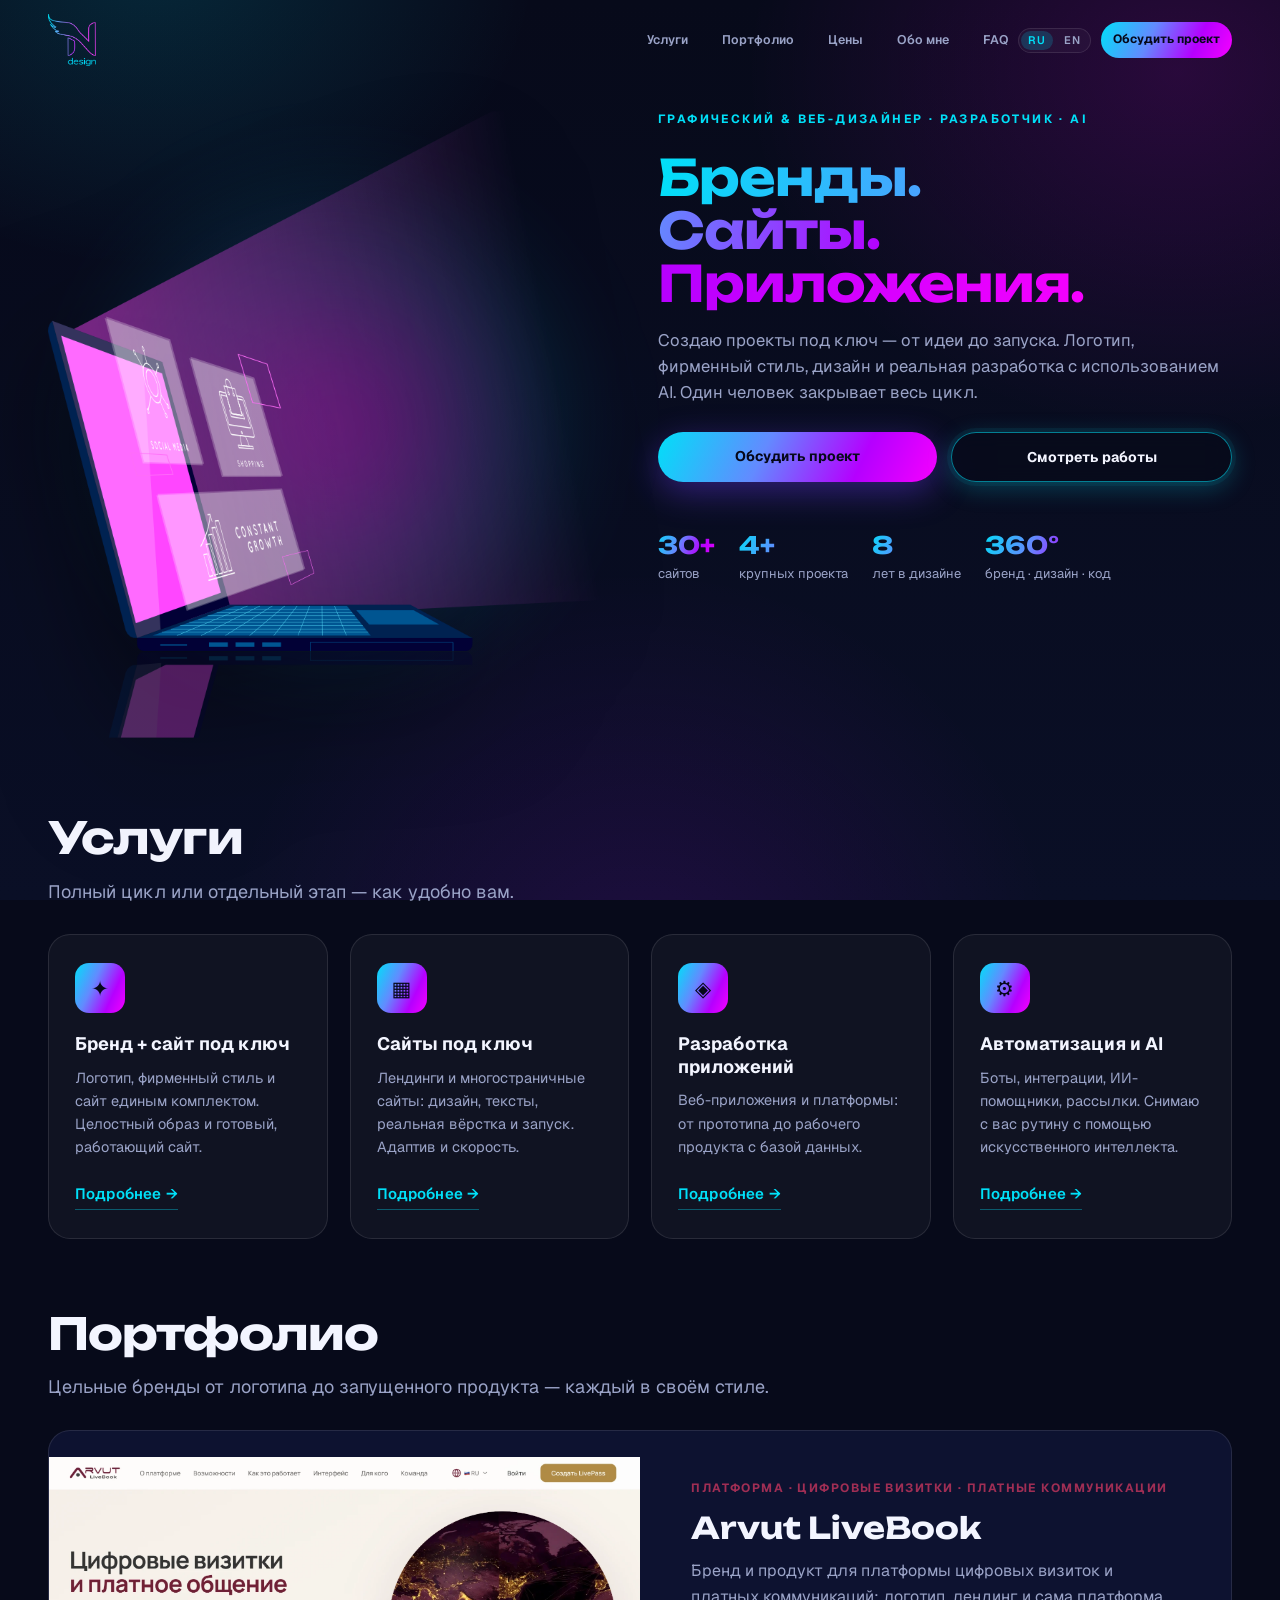
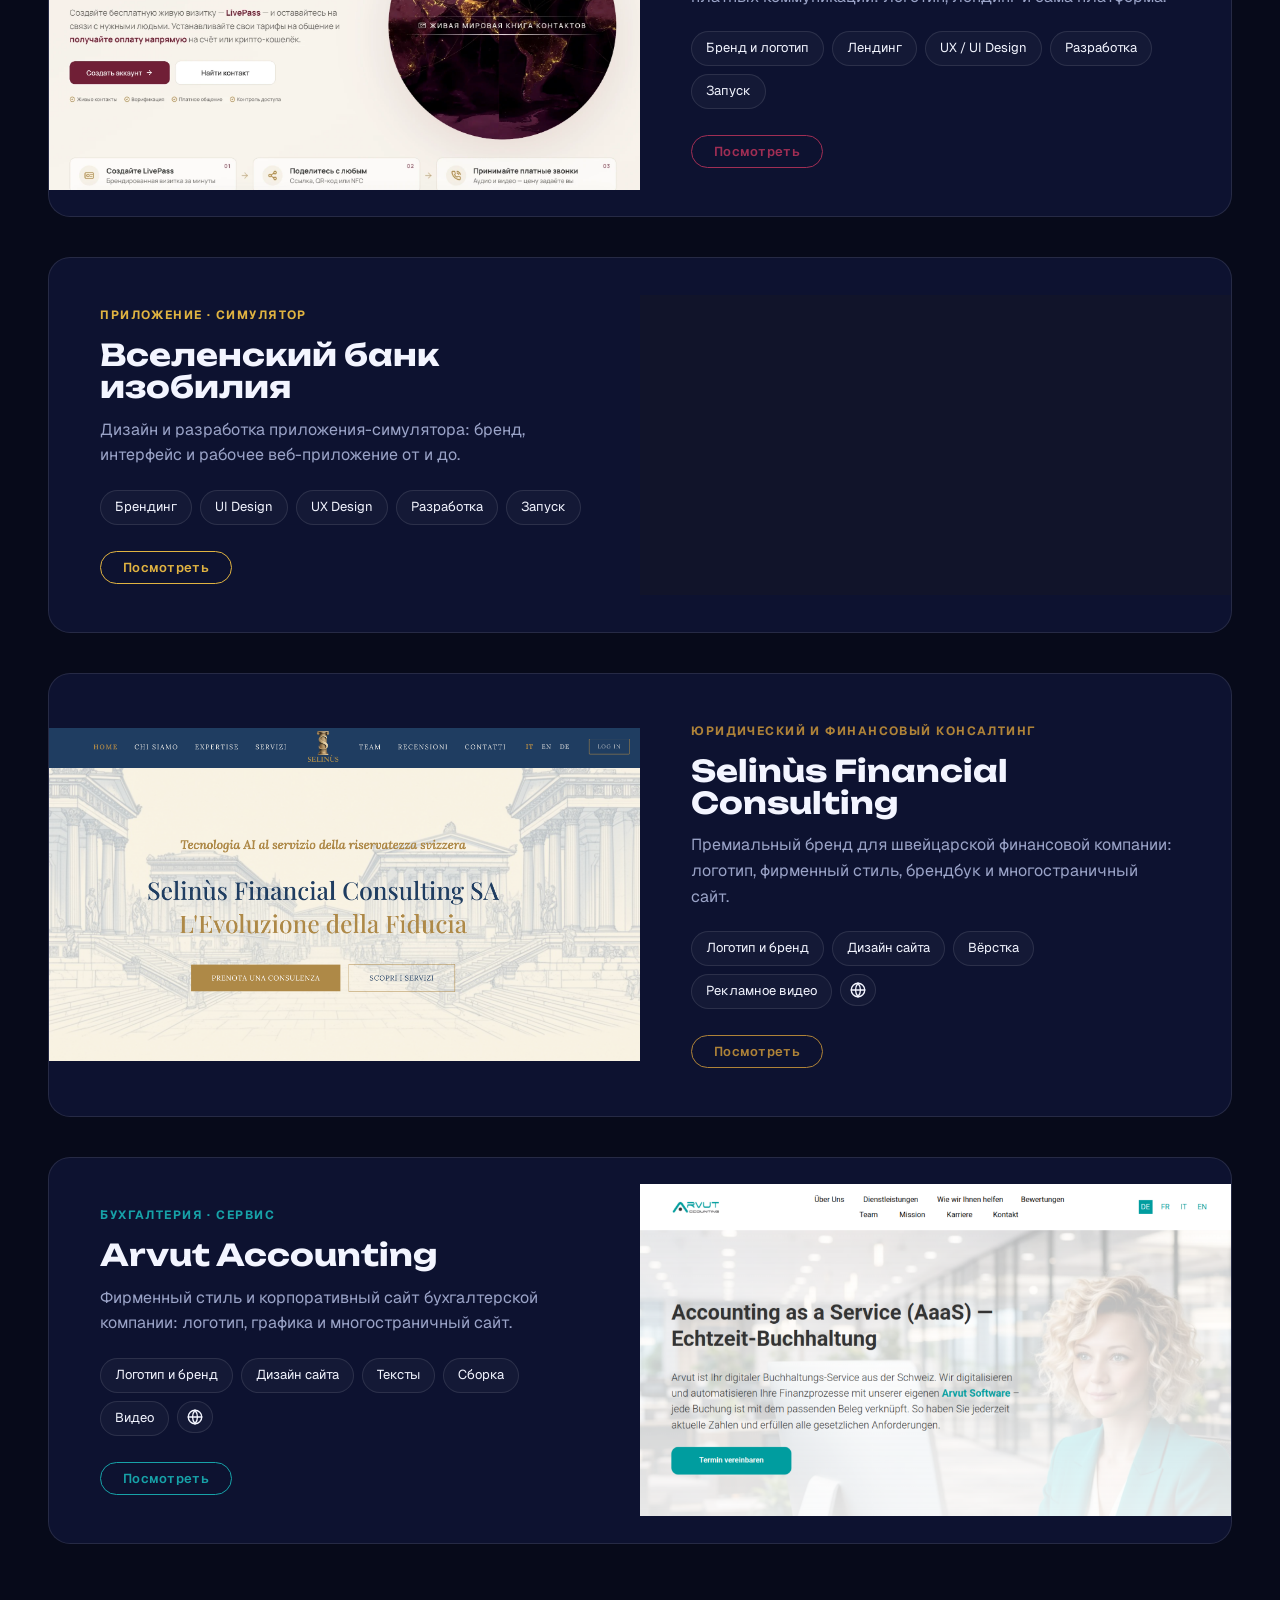
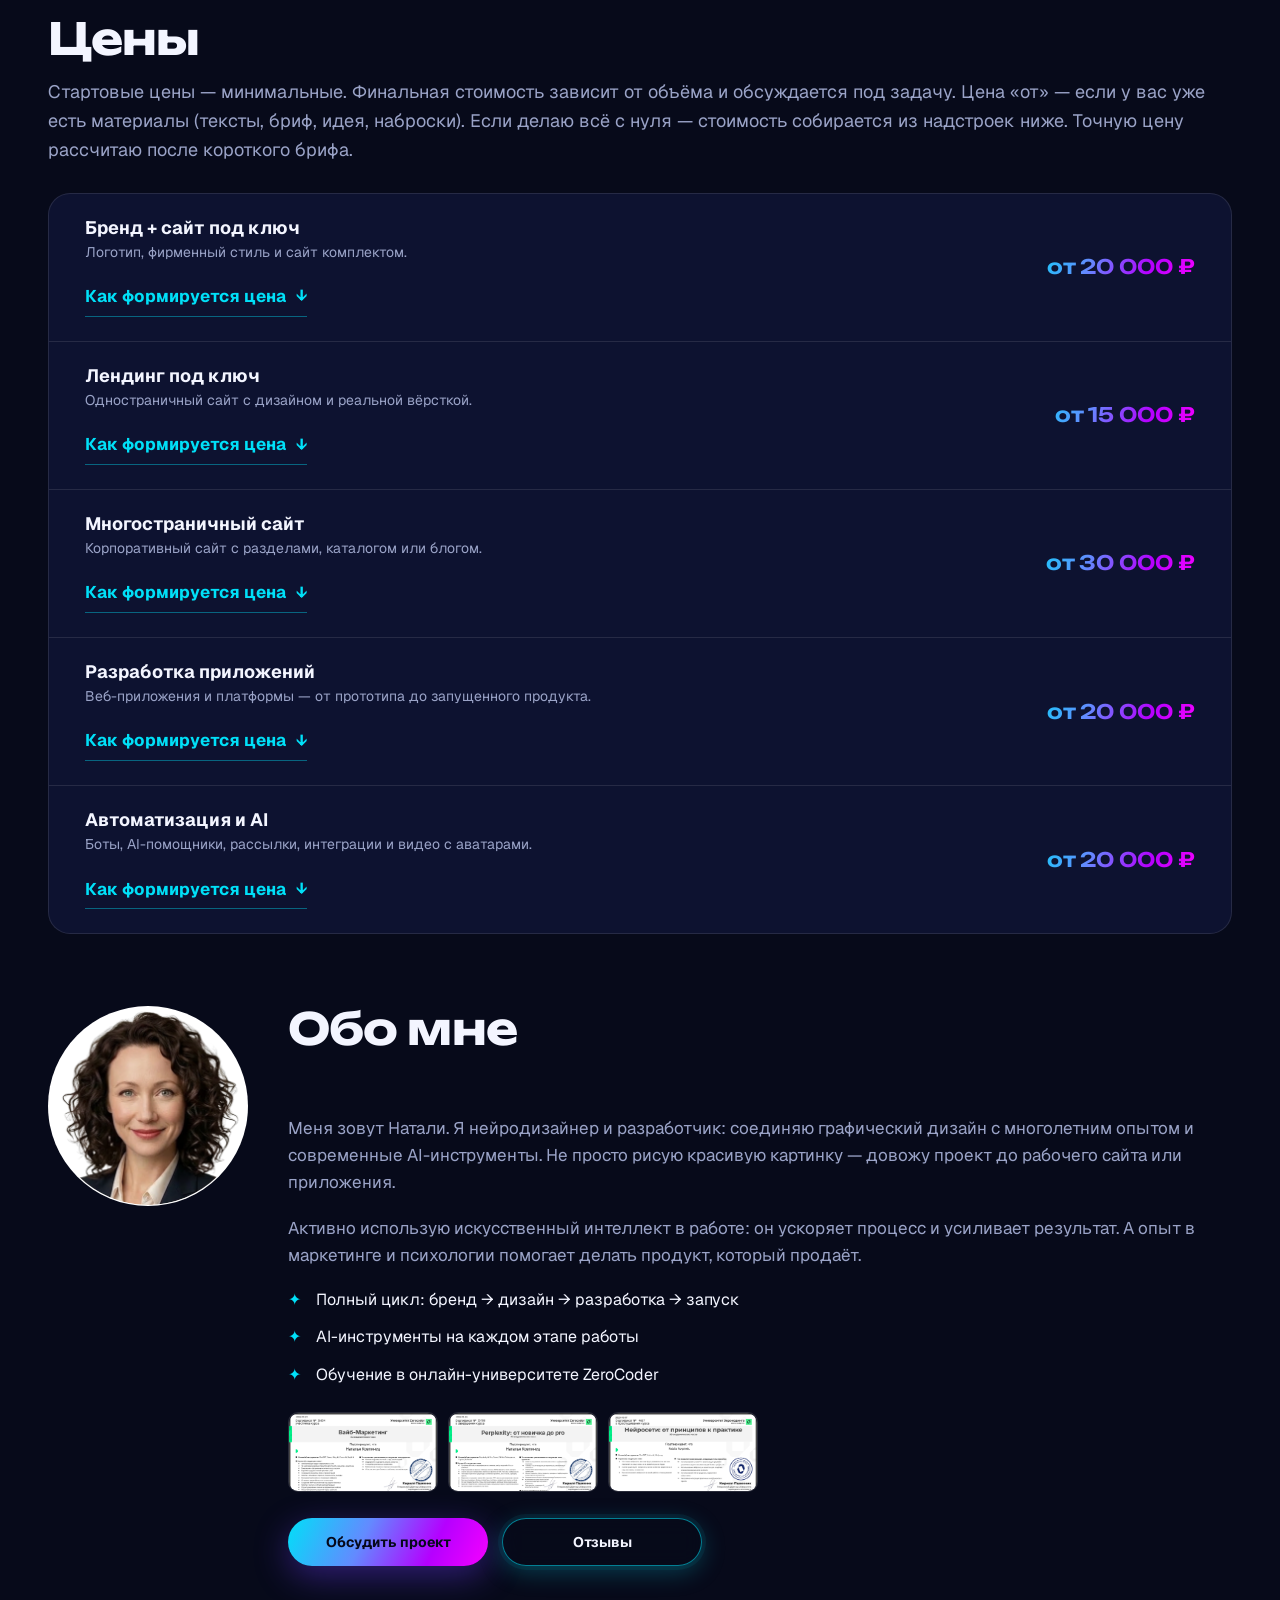
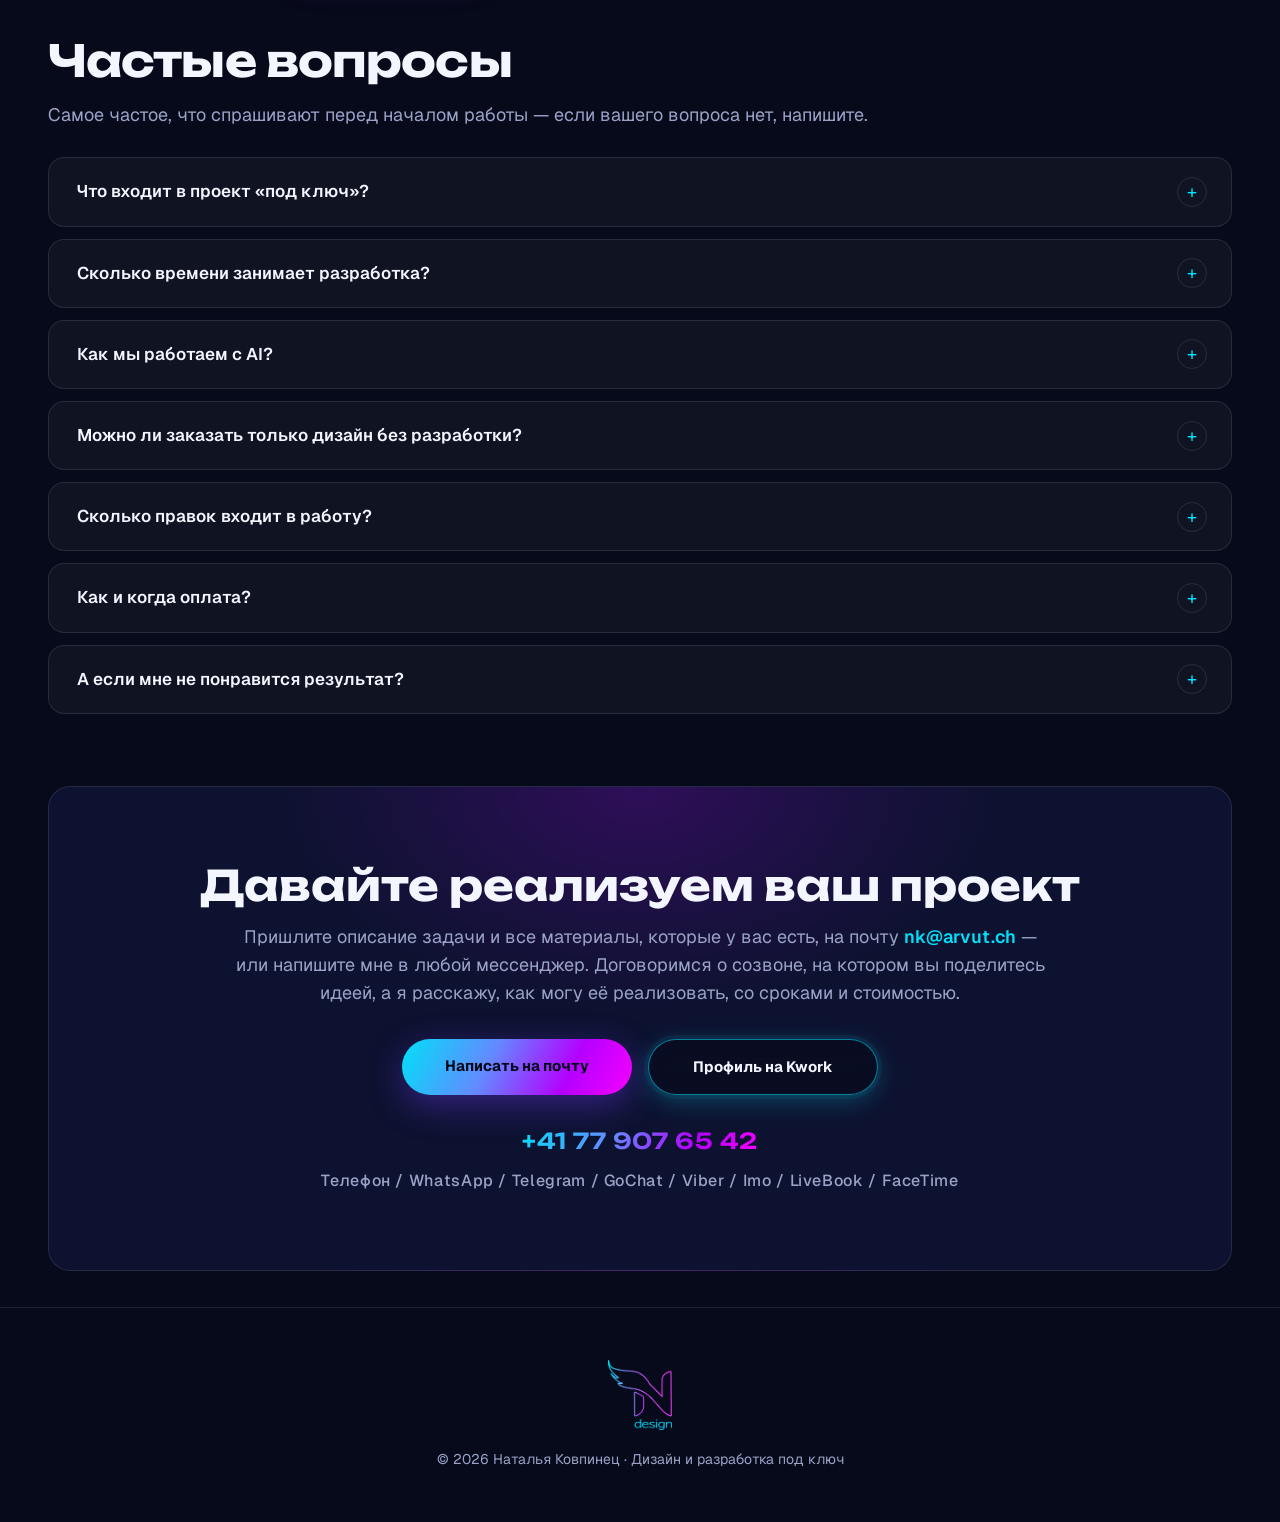
==== commit 1d5c87e2: "VseBank: restore real site screenshot (.png) with matching aspect-ratio — same as CH" ====
--- a/index.html
+++ b/index.html
@@ -216,7 +216,7 @@
 
       <!-- VSEBANK -->
       <article class="case" style="--accent:#E0B341; --accent2:#b5862a">
-        <a href="https://vsebank.space" target="_blank" rel="noopener" class="case__visual case__visual--shot" style="--shot:url('assets/cover-vsebank.jpg')" aria-label="Сайт Вселенского банка изобилия"></a>
+        <a href="https://vsebank.space" target="_blank" rel="noopener" class="case__visual case__visual--shot" style="--shot:url('assets/cover-vsebank.png'); aspect-ratio: 2880 / 1464" aria-label="Сайт Вселенского банка изобилия"></a>
         <div class="case__body">
           <span class="case__tag" data-i18n="case.vb.tag">Приложение · симулятор</span>
           <h3 data-i18n="case.vb.h">Вселенский банк изобилия</h3>
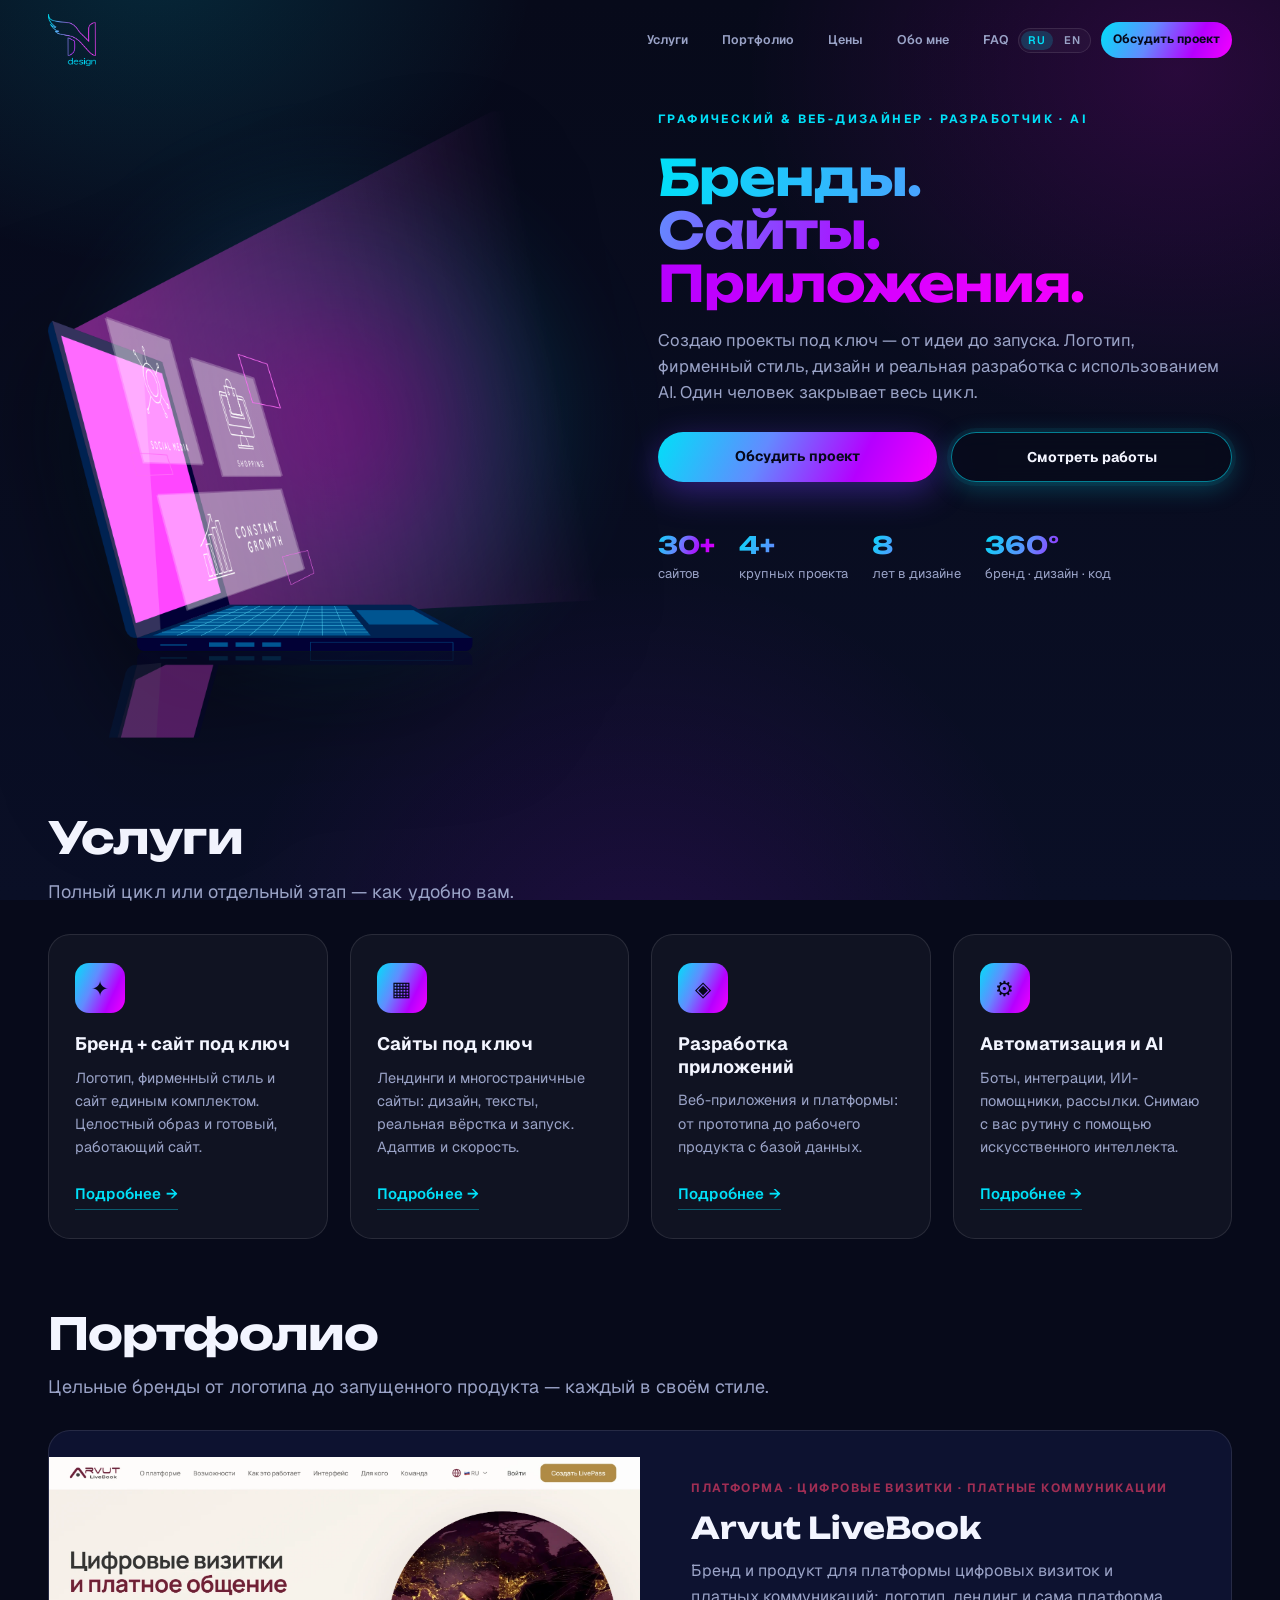
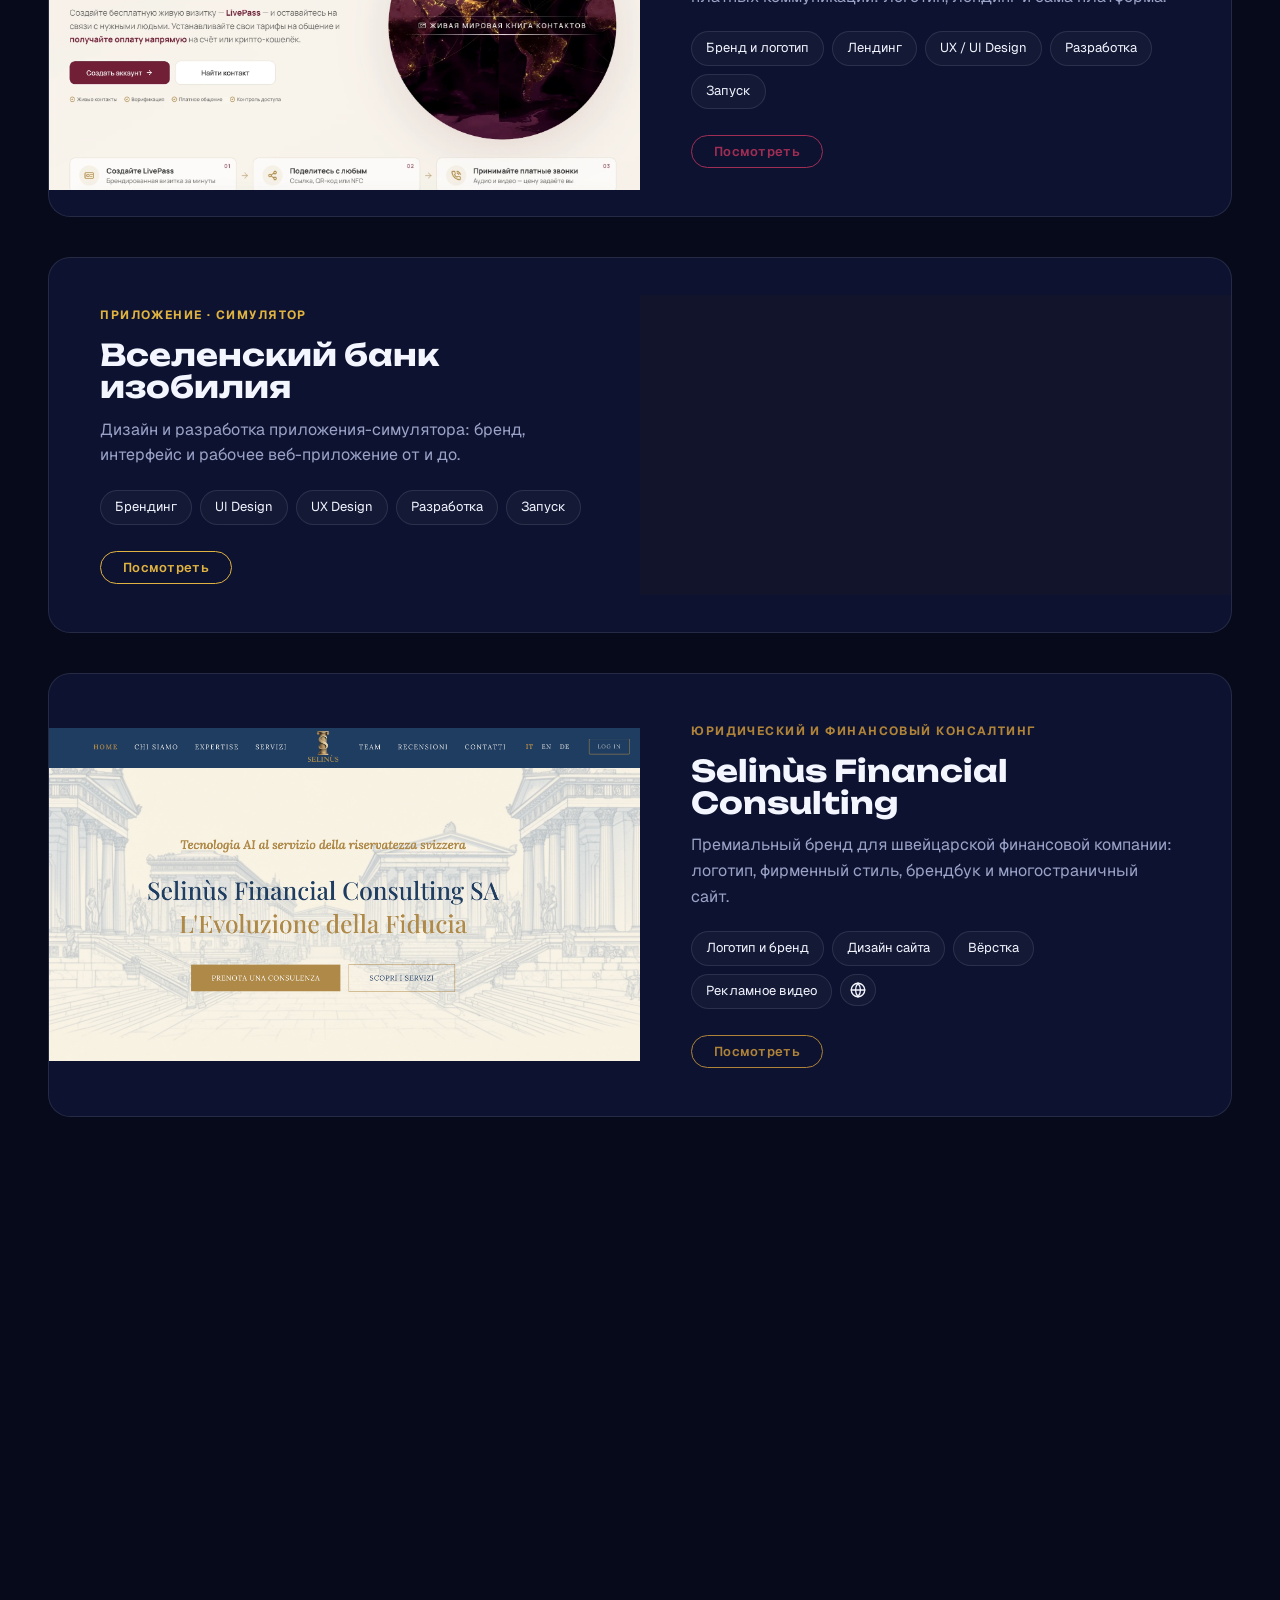
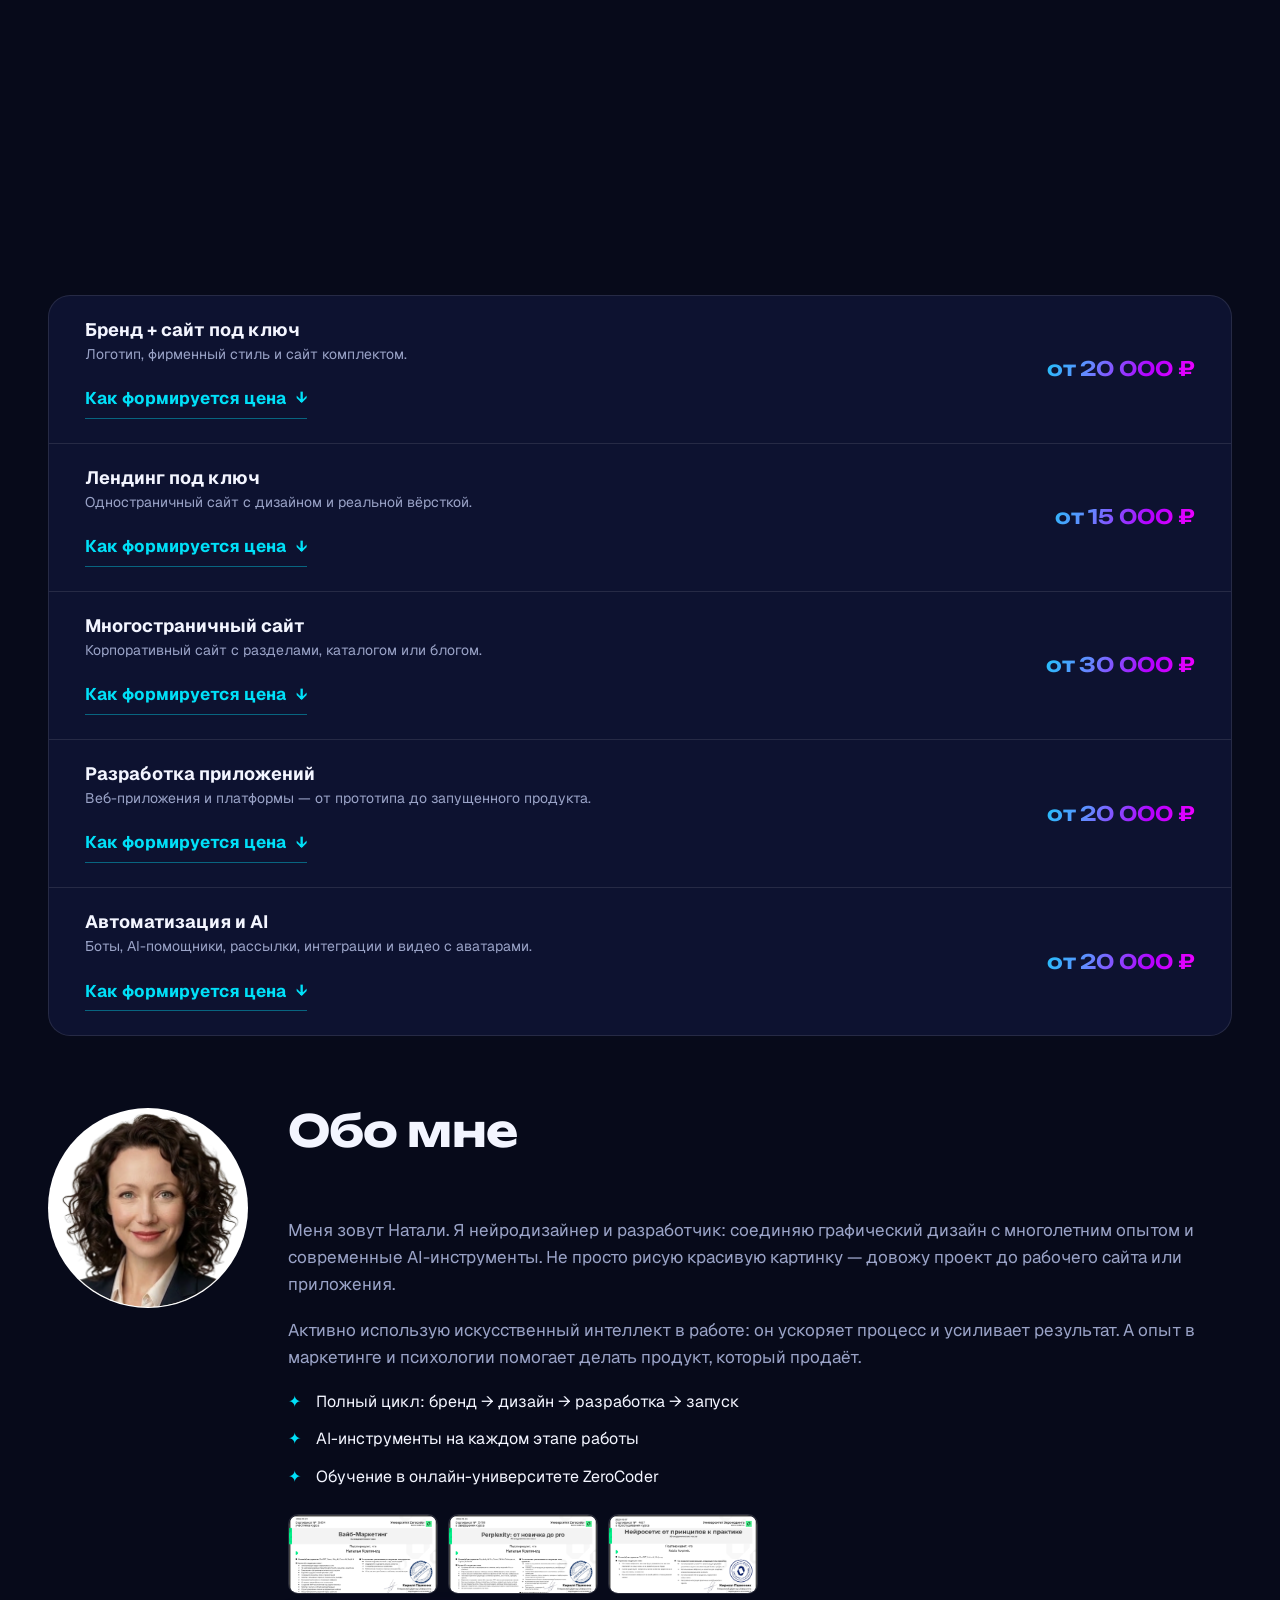
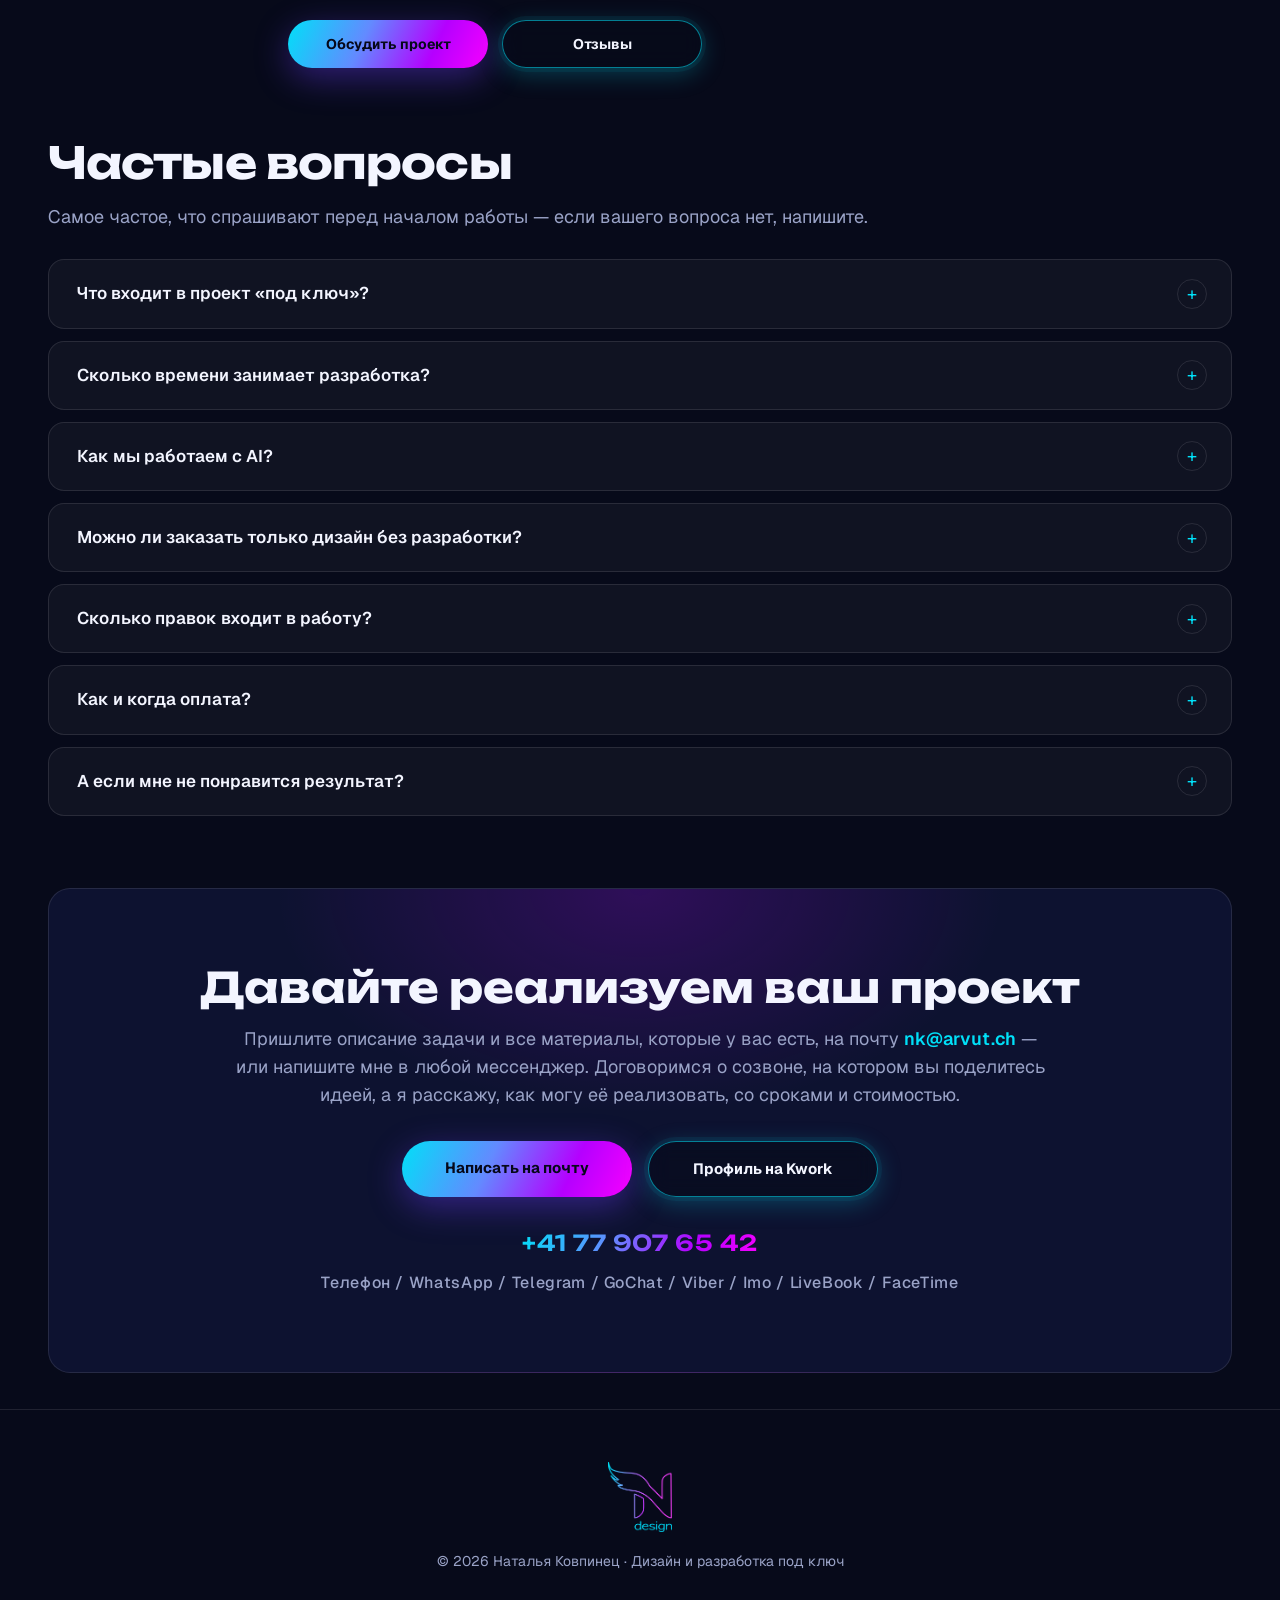
==== commit e3ca3714: "Add soft load animation site-wide + "All work" gallery (RU/EN) - Reveal-on-scroll cascade across the" ====
--- a/index.html
+++ b/index.html
@@ -13,7 +13,7 @@
   <link rel="preconnect" href="https://fonts.googleapis.com" />
   <link rel="preconnect" href="https://fonts.gstatic.com" crossorigin />
   <link href="https://fonts.googleapis.com/css2?family=Geist:wght@400;500;600;700&family=Unbounded:wght@500;600;700&family=Playfair+Display:wght@600;700&display=swap" rel="stylesheet" />
-  <link rel="stylesheet" href="main.css?v=31" />
+  <link rel="stylesheet" href="main.css?v=34" />
   <style id="about-fix">
     /* Компактное фото и сертификаты-thumbnails */
     .about { grid-template-columns: auto 1fr !important; gap: 40px !important; align-items: start !important; }
@@ -85,6 +85,29 @@
   <meta http-equiv="Cache-Control" content="no-cache, no-store, must-revalidate" />
   <meta http-equiv="Pragma" content="no-cache" />
   <meta http-equiv="Expires" content="0" />
+
+  <style id="reveal-anim">
+    /* Кнопка «Все работы» под сеткой портфолио */
+    .work-more { display: flex; justify-content: center; margin-top: 48px; }
+    .work-more__btn { min-width: 260px; text-align: center; box-sizing: border-box; }
+
+    /* Мягкая подгрузка блоков по всему сайту */
+    .js-anim :is(.hero__visual,.hero__eyebrow,.hero__title,.hero__sub,.hero__actions,.hero__stats,.section__head,#services .card,#work .case,.work-more,#pricing .price-row,.about__title,.about__photo,.about__text,#faq .faq__item,.contact__card){
+      opacity:0; transform:translateY(40px);
+      transition:opacity .9s cubic-bezier(.2,.7,.2,1), transform .9s cubic-bezier(.2,.7,.2,1);
+    }
+    .js-anim :is(.hero__visual,.hero__eyebrow,.hero__title,.hero__sub,.hero__actions,.hero__stats,.section__head,#services .card,#work .case,.work-more,#pricing .price-row,.about__title,.about__photo,.about__text,#faq .faq__item,.contact__card).in{
+      opacity:1; transform:none;
+    }
+    @media (prefers-reduced-motion: reduce){
+      .js-anim :is(.hero__visual,.hero__eyebrow,.hero__title,.hero__sub,.hero__actions,.hero__stats,.section__head,#services .card,#work .case,.work-more,#pricing .price-row,.about__title,.about__photo,.about__text,#faq .faq__item,.contact__card){ opacity:1 !important; transform:none !important; }
+    }
+  </style>
+  <script>
+    if (!matchMedia('(prefers-reduced-motion: reduce)').matches) {
+      document.documentElement.classList.add('js-anim');
+    }
+  </script>
 </head>
 <body>
 
@@ -257,6 +280,10 @@
       </article>
 
     </div>
+
+    <div class="work-more">
+      <a href="work/" class="btn btn--primary work-more__btn" data-i18n="work.more">Все работы</a>
+    </div>
   </section>
 
   <!-- ЦЕНЫ -->
@@ -280,6 +307,8 @@
               <li><span data-i18n="p.brand-site.x2">+ Многостраничник вместо лендинга</span><b data-price="20000" data-price-prefix="+">+20 000 ₽</b></li>
               <li><span data-i18n="p.brand-site.x3">+ Доп. языковая версия сайта</span><b data-price="5000" data-price-prefix="+">+5 000 ₽</b></li>
               <li><span data-i18n="p.brand-site.x4">+ Создание рекламного видео (или видео с аватаром)</span><b data-price="10000" data-price-prefix="+">+10 000 ₽</b></li>
+              <li><span data-i18n="p.chatbot.label">+ Чат-бот для сайта</span><b data-i18n="p.chatbot.price">от +20 000 ₽</b></li>
+              <li><span data-i18n="p.host.label">+ Подключение домена и установка на хостинг</span><b data-i18n="p.host.price">по запросу</b></li>
               <li class="price-extras__seo"><span data-i18n="p.seo.promo">+ SEO-продвижение (ежемесячное сопровождение)</span><b data-i18n="p.seo.promo.price">от 15 000 ₽/мес</b></li>
             </ul>
             <p class="price-extras__total"><span data-i18n="price.total.label.brand-site">Полностью с нуля (только идея от вас):</span> <b data-price-range="50000-100000">50 000 — 100 000 ₽</b></p>
@@ -301,6 +330,8 @@
               <li><span data-i18n="p.landing.x3">+ Анимации и спецэффекты</span><b data-price="5000" data-price-prefix="+">+5 000 ₽</b></li>
               <li><span data-i18n="p.landing.x4">+ Подключение CRM, оплат, мессенджеров</span><b data-price="5000" data-price-prefix="+">+5 000 ₽</b></li>
               <li><span data-i18n="p.landing.x5">+ Создание рекламного видео (или видео с аватаром)</span><b data-price="10000" data-price-prefix="+">+10 000 ₽</b></li>
+              <li><span data-i18n="p.chatbot.label">+ Чат-бот для сайта</span><b data-i18n="p.chatbot.price">от +20 000 ₽</b></li>
+              <li><span data-i18n="p.host.label">+ Подключение домена и установка на хостинг</span><b data-i18n="p.host.price">по запросу</b></li>
               <li class="price-extras__seo"><span data-i18n="p.seo.promo">+ SEO-продвижение (ежемесячное сопровождение)</span><b data-i18n="p.seo.promo.price">от 15 000 ₽/мес</b></li>
             </ul>
             <p class="price-extras__total"><span data-i18n="price.total.label.landing">Под ключ с нуля (только идея от вас):</span> <b data-price-range="30000-50000">30 000 — 50 000 ₽</b></p>
@@ -323,6 +354,8 @@
               <li><span data-i18n="p.multi.x4">+ Доп. языковая версия</span><b data-price="10000" data-price-prefix="+">+10 000 ₽</b></li>
               <li><span data-i18n="p.multi.x5">+ Подключение CRM, оплат, мессенджеров</span><b data-price="5000" data-price-prefix="+">+5 000 ₽</b></li>
               <li><span data-i18n="p.multi.x6">+ Создание рекламного видео (или видео с аватаром)</span><b data-price="10000" data-price-prefix="+">+10 000 ₽</b></li>
+              <li><span data-i18n="p.chatbot.label">+ Чат-бот для сайта</span><b data-i18n="p.chatbot.price">от +20 000 ₽</b></li>
+              <li><span data-i18n="p.host.label">+ Подключение домена и установка на хостинг</span><b data-i18n="p.host.price">по запросу</b></li>
               <li class="price-extras__seo"><span data-i18n="p.seo.promo">+ SEO-продвижение (ежемесячное сопровождение)</span><b data-i18n="p.seo.promo.price">от 15 000 ₽/мес</b></li>
               <li class="price-extras__seo"><span data-i18n="p.seo.audit">+ SEO-аудит сайта (разово)</span><b data-i18n="p.seo.audit.price">от 7 000 ₽</b></li>
             </ul>
@@ -346,6 +379,7 @@
               <li><span data-i18n="p.apps.mob2">Мобильная версия — к вашему готовому приложению</span><b data-price="30000">30 000 ₽</b></li>
               <li><span data-i18n="p.apps.x1">+ Платёжная интеграция</span><b data-price-range="5000-25000" data-price-prefix="+">от +5 000 до +25 000 ₽</b></li>
               <li><span data-i18n="p.apps.x2">+ Админ-панель</span><b data-price-range="8000-25000" data-price-prefix="+">от +8 000 до +25 000 ₽</b></li>
+              <li><span data-i18n="p.host.label">+ Подключение домена и установка на хостинг</span><b data-i18n="p.host.price">по запросу</b></li>
             </ul>
             <p class="price-extras__total"><span data-i18n="price.total.label.apps">Полноценное приложение под ключ:</span> <b data-price-range="80000-200000">80 000 — 200 000 ₽</b></p>
           </details>
@@ -515,7 +549,34 @@
   </footer>
 
   <script src="https://cdn.jsdelivr.net/npm/@supabase/supabase-js@2"></script>
-  <script src="i18n.js?v=24"></script>
-  <script src="script.js?v=24"></script>
+  <script src="i18n.js?v=34"></script>
+  <script src="script.js?v=34"></script>
+  <script>
+    // Мягкое появление блоков по всему сайту
+    (function () {
+      var SEL = '.hero__visual,.hero__eyebrow,.hero__title,.hero__sub,.hero__actions,.hero__stats,.section__head,#services .card,#work .case,.work-more,#pricing .price-row,.about__title,.about__photo,.about__text,#faq .faq__item,.contact__card';
+      var reduce = matchMedia('(prefers-reduced-motion: reduce)').matches;
+      var els = Array.prototype.slice.call(document.querySelectorAll(SEL));
+      if (reduce || !('IntersectionObserver' in window)) {
+        els.forEach(function (e) { e.classList.add('in'); });
+        return;
+      }
+      els.forEach(function (e) {
+        var sibs = Array.prototype.slice.call(e.parentElement.children).filter(function (c) { return els.indexOf(c) !== -1; });
+        var i = sibs.indexOf(e);
+        if (i > 0) e.style.transitionDelay = (Math.min(i, 10) * 0.10) + 's';
+      });
+      var io = new IntersectionObserver(function (ent) {
+        ent.forEach(function (e) {
+          if (e.isIntersecting) { e.target.classList.add('in'); io.unobserve(e.target); }
+        });
+      }, { threshold: .06, rootMargin: '0px 0px -6% 0px' });
+      requestAnimationFrame(function () {
+        requestAnimationFrame(function () {
+          els.forEach(function (e) { io.observe(e); });
+        });
+      });
+    })();
+  </script>
 </body>
 </html>
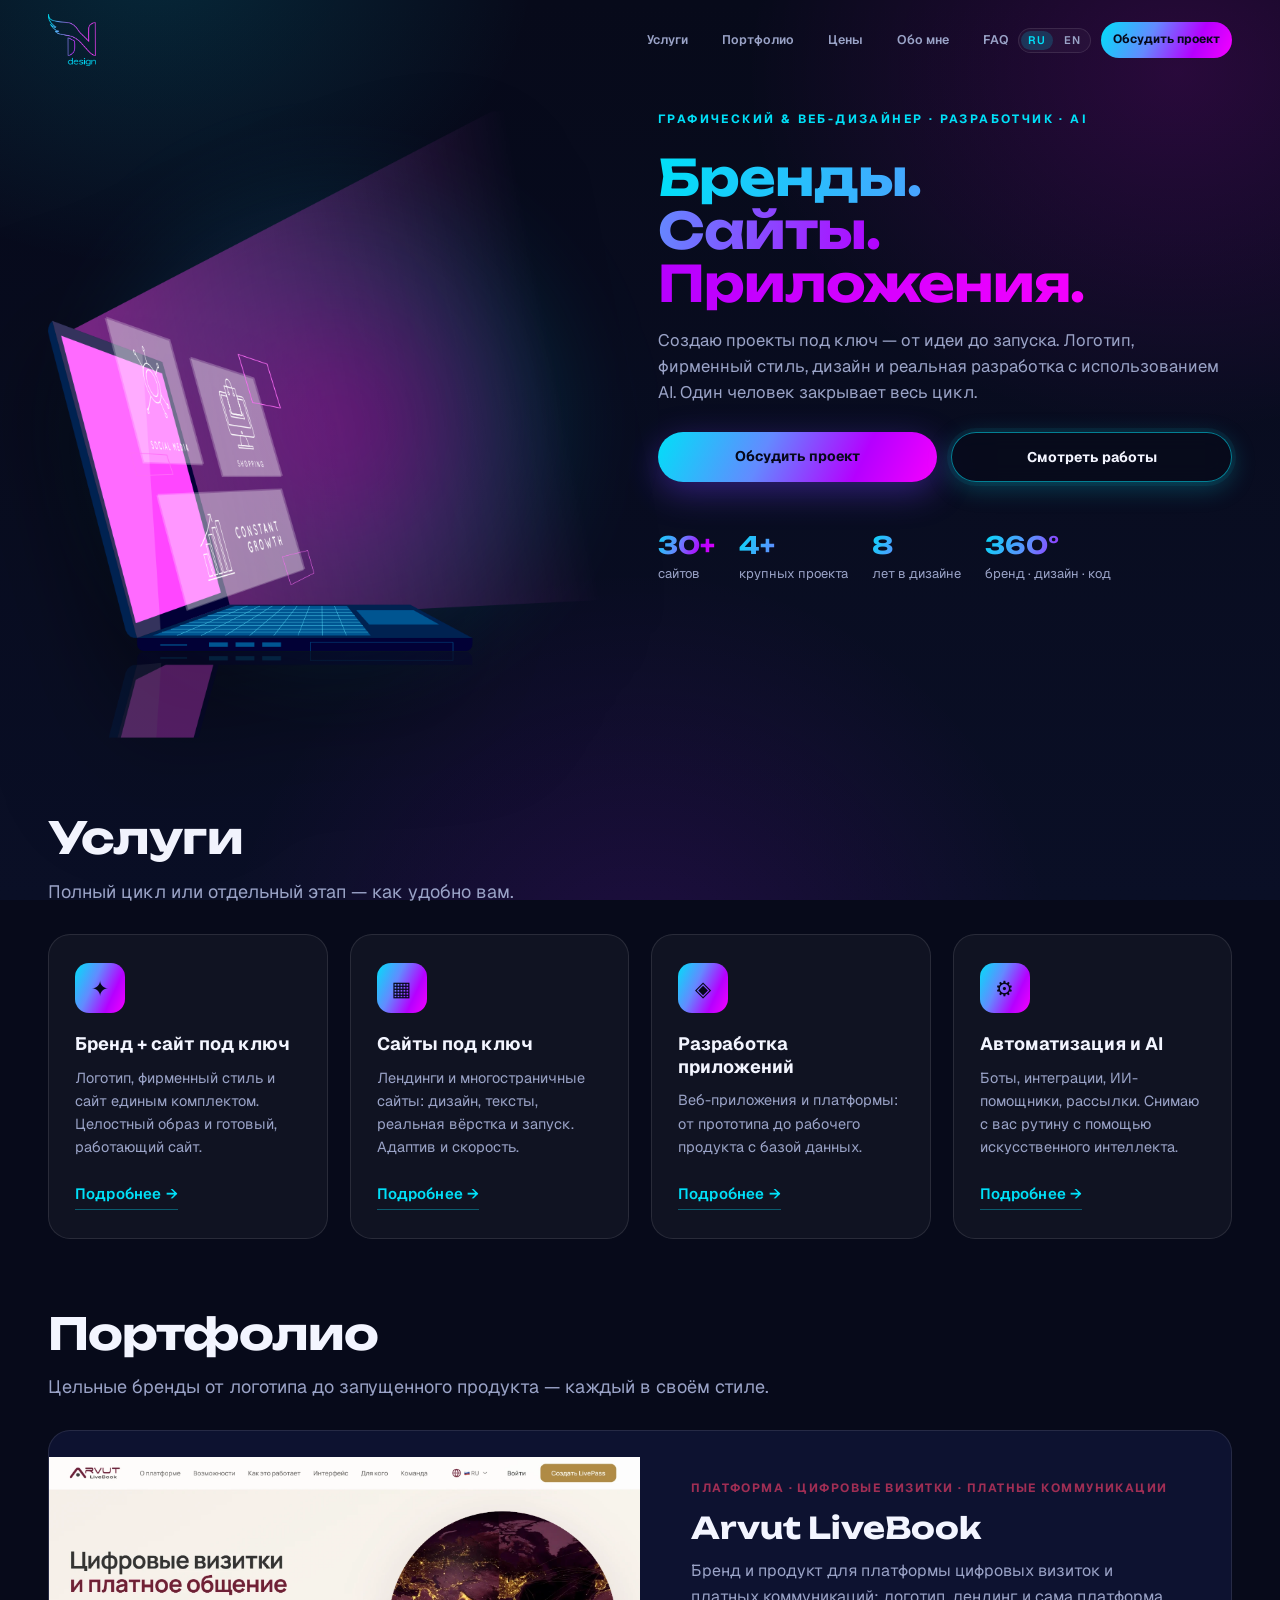
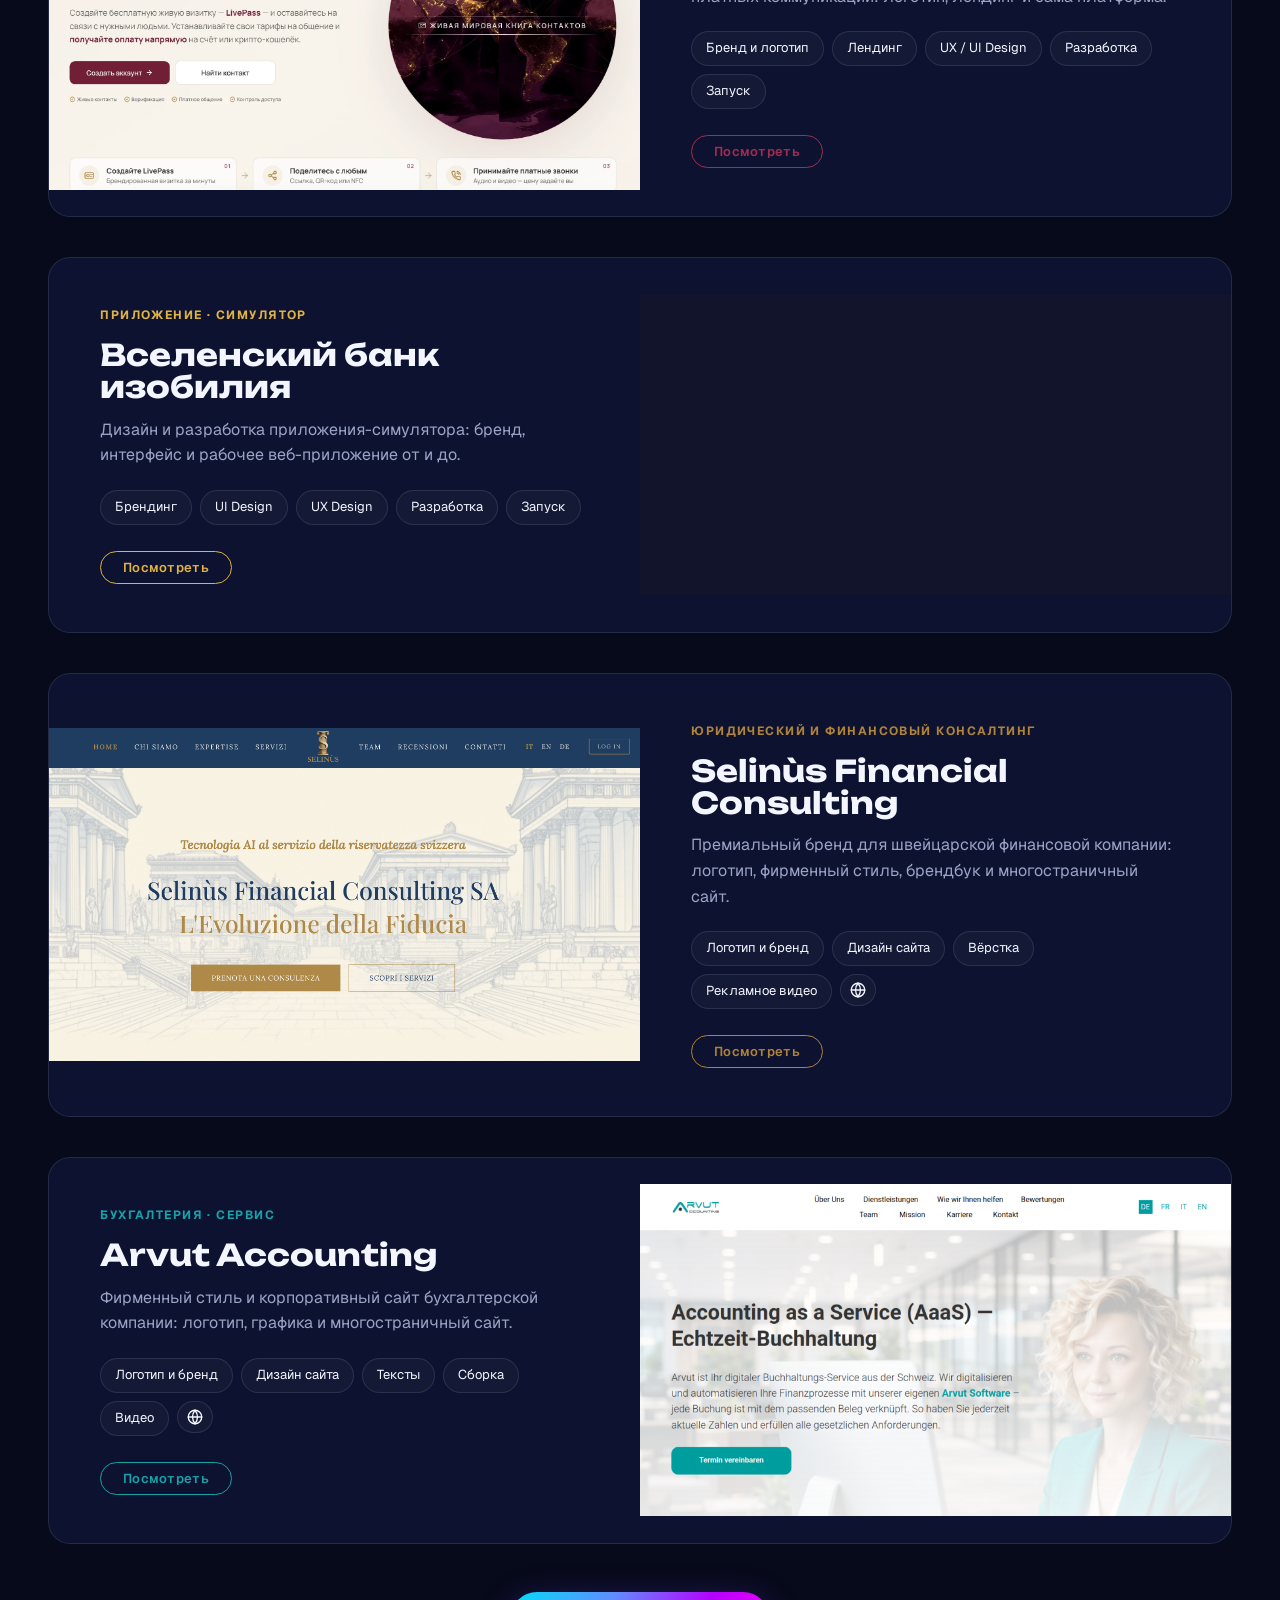
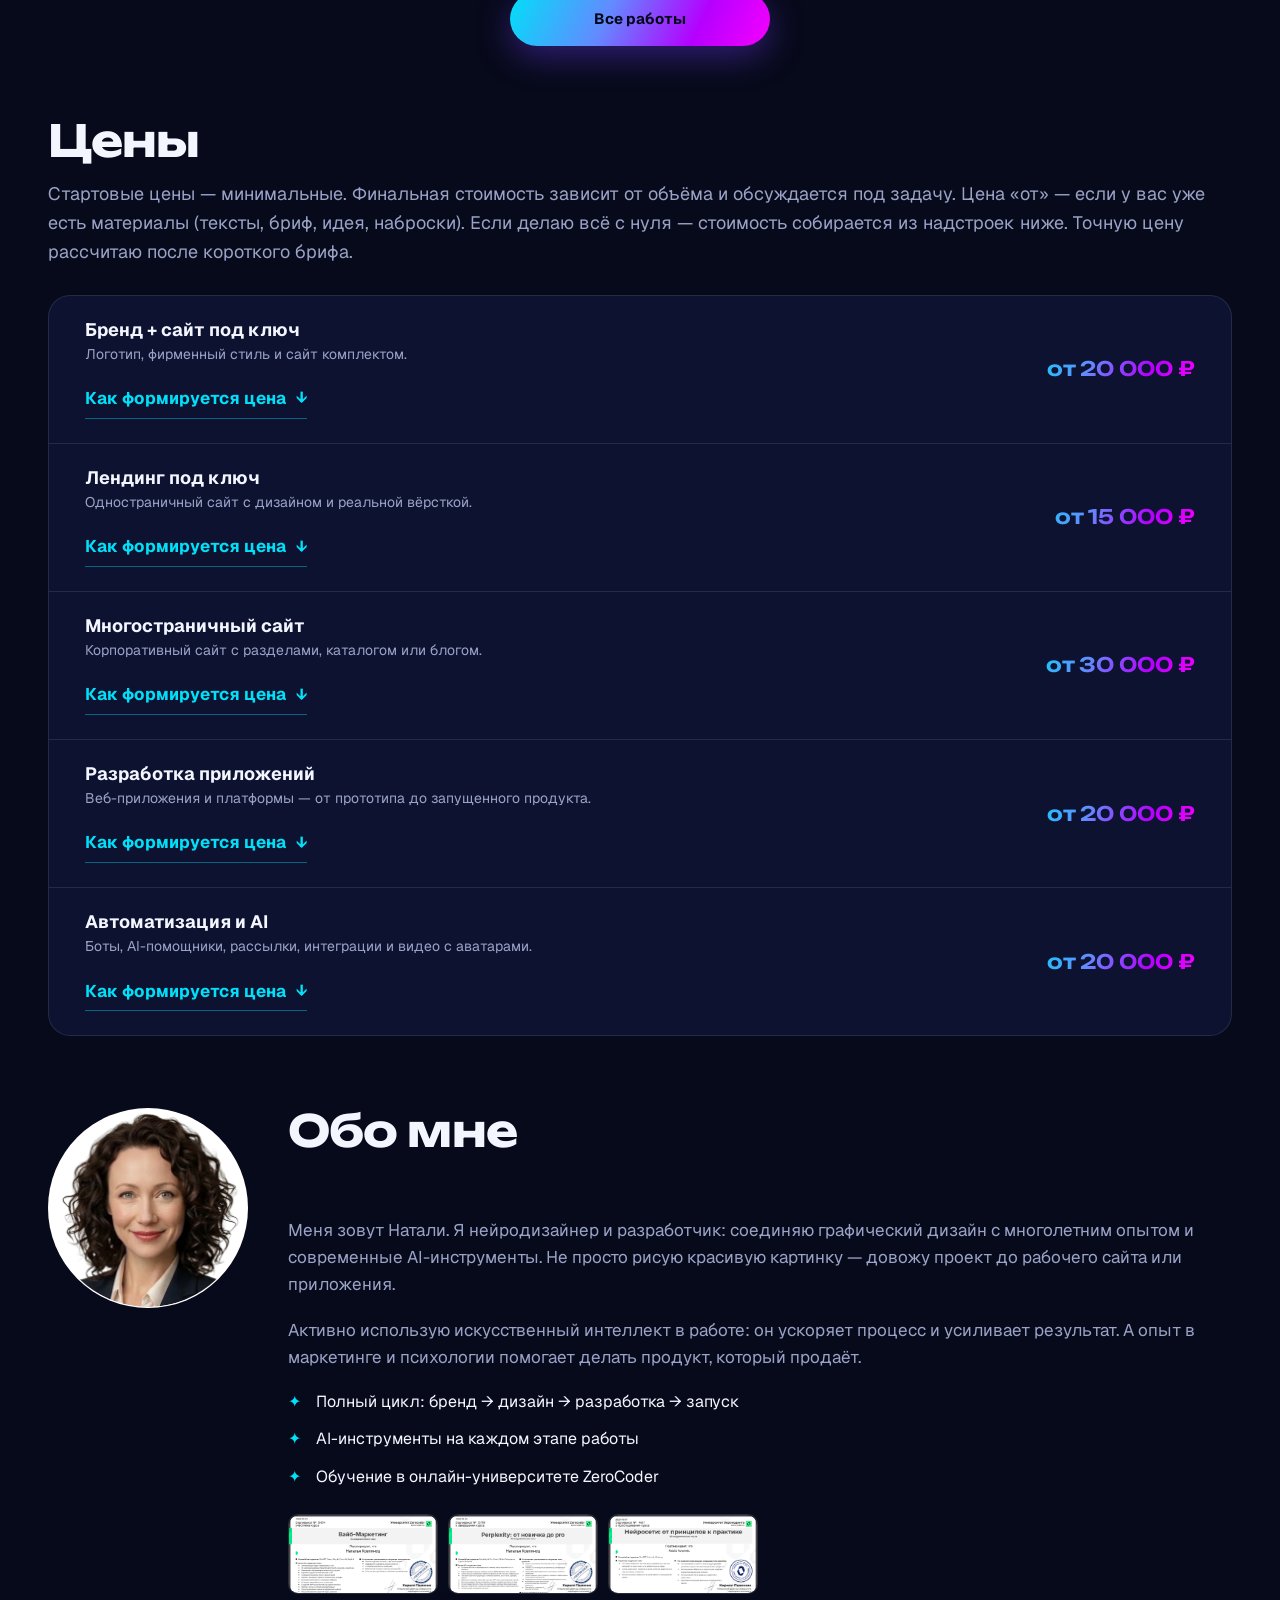
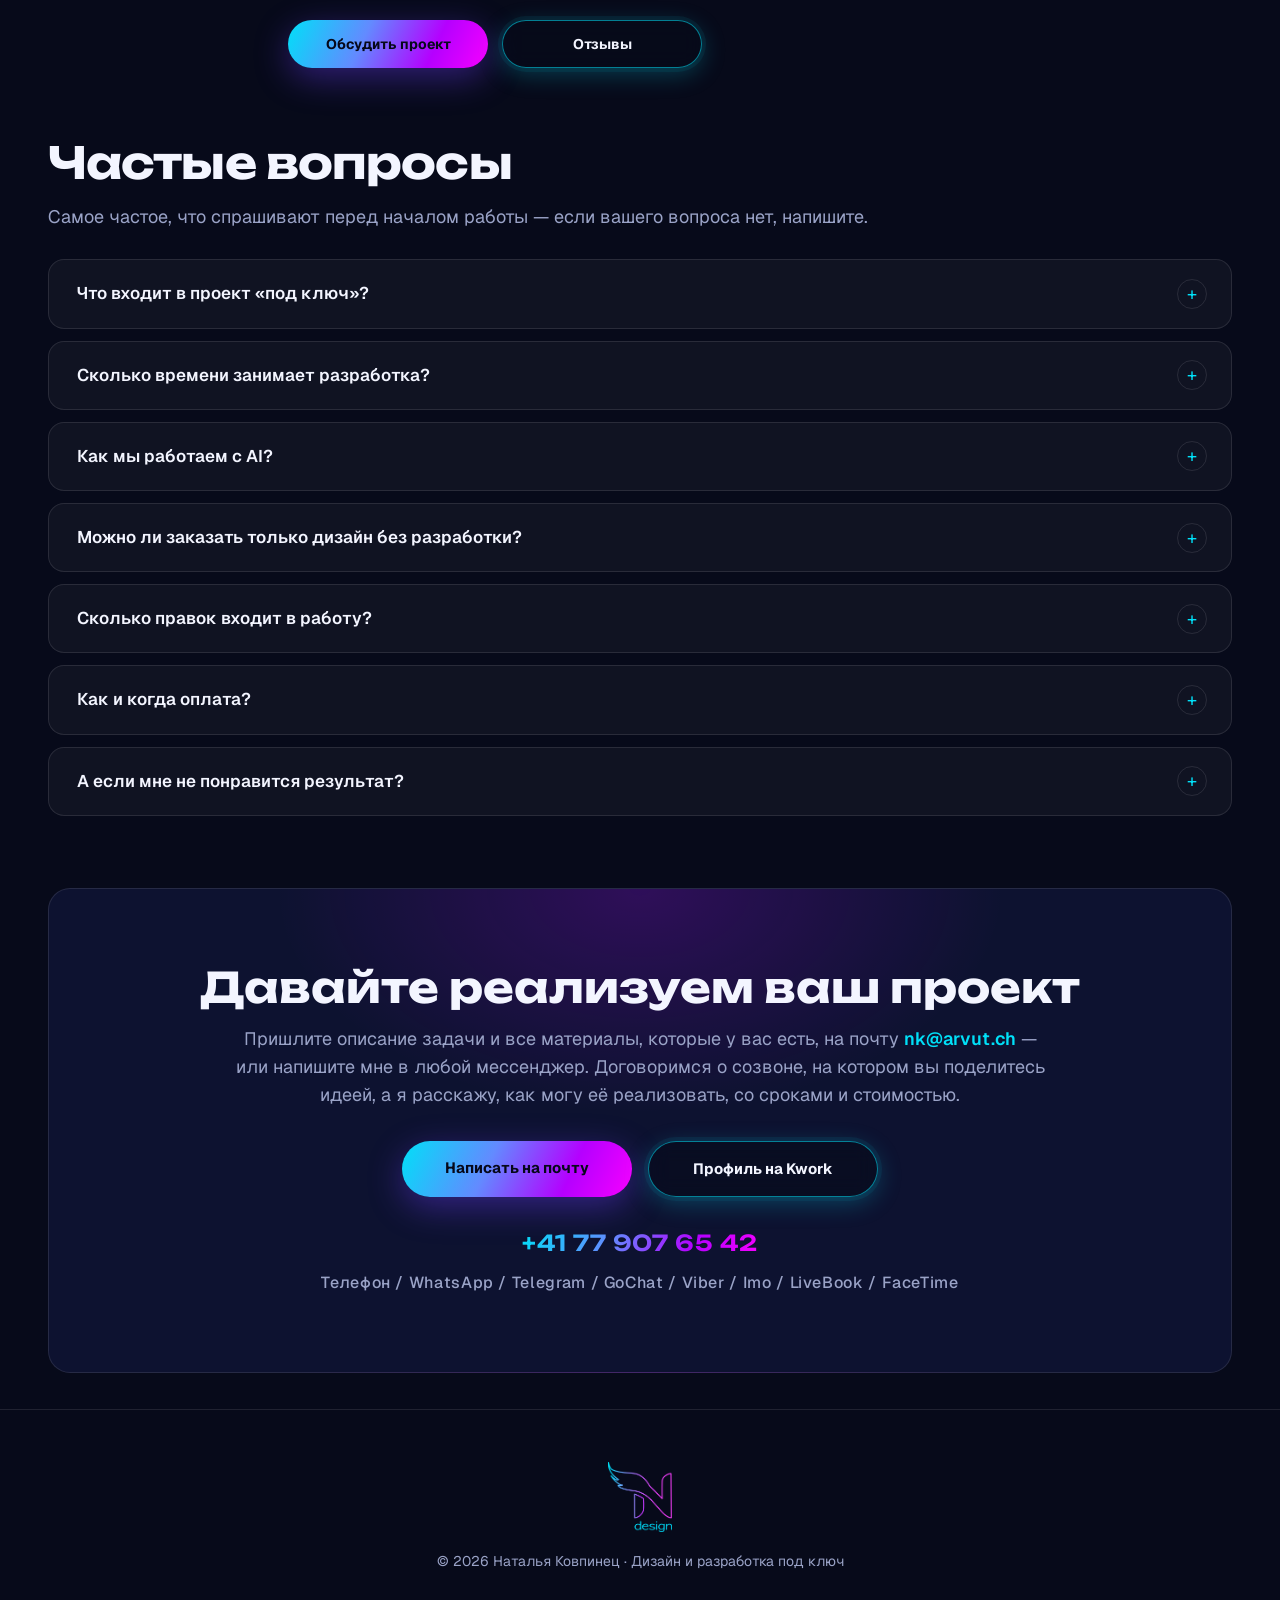
==== commit 3aefaed1: "Pricing tweaks + always-on embedded client reviews - Pricing: add "AI photoshoot" add-on; SEO line o" ====
--- a/index.html
+++ b/index.html
@@ -307,9 +307,10 @@
               <li><span data-i18n="p.brand-site.x2">+ Многостраничник вместо лендинга</span><b data-price="20000" data-price-prefix="+">+20 000 ₽</b></li>
               <li><span data-i18n="p.brand-site.x3">+ Доп. языковая версия сайта</span><b data-price="5000" data-price-prefix="+">+5 000 ₽</b></li>
               <li><span data-i18n="p.brand-site.x4">+ Создание рекламного видео (или видео с аватаром)</span><b data-price="10000" data-price-prefix="+">+10 000 ₽</b></li>
+              <li><span data-i18n="p.photo.ai">+ Фотосессия ИИ (для человека или товаров)</span><b data-price="10000" data-price-prefix="+">+10 000 ₽</b></li>
               <li><span data-i18n="p.chatbot.label">+ Чат-бот для сайта</span><b data-i18n="p.chatbot.price">от +20 000 ₽</b></li>
               <li><span data-i18n="p.host.label">+ Подключение домена и установка на хостинг</span><b data-i18n="p.host.price">по запросу</b></li>
-              <li class="price-extras__seo"><span data-i18n="p.seo.promo">+ SEO-продвижение (ежемесячное сопровождение)</span><b data-i18n="p.seo.promo.price">от 15 000 ₽/мес</b></li>
+              <li class="price-extras__seo"><span data-i18n="p.seo.promo">+ SEO-продвижение</span><b data-i18n="p.seo.promo.price">от 15 000 ₽</b></li>
             </ul>
             <p class="price-extras__total"><span data-i18n="price.total.label.brand-site">Полностью с нуля (только идея от вас):</span> <b data-price-range="50000-100000">50 000 — 100 000 ₽</b></p>
           </details>
@@ -330,9 +331,10 @@
               <li><span data-i18n="p.landing.x3">+ Анимации и спецэффекты</span><b data-price="5000" data-price-prefix="+">+5 000 ₽</b></li>
               <li><span data-i18n="p.landing.x4">+ Подключение CRM, оплат, мессенджеров</span><b data-price="5000" data-price-prefix="+">+5 000 ₽</b></li>
               <li><span data-i18n="p.landing.x5">+ Создание рекламного видео (или видео с аватаром)</span><b data-price="10000" data-price-prefix="+">+10 000 ₽</b></li>
+              <li><span data-i18n="p.photo.ai">+ Фотосессия ИИ (для человека или товаров)</span><b data-price="10000" data-price-prefix="+">+10 000 ₽</b></li>
               <li><span data-i18n="p.chatbot.label">+ Чат-бот для сайта</span><b data-i18n="p.chatbot.price">от +20 000 ₽</b></li>
               <li><span data-i18n="p.host.label">+ Подключение домена и установка на хостинг</span><b data-i18n="p.host.price">по запросу</b></li>
-              <li class="price-extras__seo"><span data-i18n="p.seo.promo">+ SEO-продвижение (ежемесячное сопровождение)</span><b data-i18n="p.seo.promo.price">от 15 000 ₽/мес</b></li>
+              <li class="price-extras__seo"><span data-i18n="p.seo.promo">+ SEO-продвижение</span><b data-i18n="p.seo.promo.price">от 15 000 ₽</b></li>
             </ul>
             <p class="price-extras__total"><span data-i18n="price.total.label.landing">Под ключ с нуля (только идея от вас):</span> <b data-price-range="30000-50000">30 000 — 50 000 ₽</b></p>
           </details>
@@ -354,9 +356,10 @@
               <li><span data-i18n="p.multi.x4">+ Доп. языковая версия</span><b data-price="10000" data-price-prefix="+">+10 000 ₽</b></li>
               <li><span data-i18n="p.multi.x5">+ Подключение CRM, оплат, мессенджеров</span><b data-price="5000" data-price-prefix="+">+5 000 ₽</b></li>
               <li><span data-i18n="p.multi.x6">+ Создание рекламного видео (или видео с аватаром)</span><b data-price="10000" data-price-prefix="+">+10 000 ₽</b></li>
+              <li><span data-i18n="p.photo.ai">+ Фотосессия ИИ (для человека или товаров)</span><b data-price="10000" data-price-prefix="+">+10 000 ₽</b></li>
               <li><span data-i18n="p.chatbot.label">+ Чат-бот для сайта</span><b data-i18n="p.chatbot.price">от +20 000 ₽</b></li>
               <li><span data-i18n="p.host.label">+ Подключение домена и установка на хостинг</span><b data-i18n="p.host.price">по запросу</b></li>
-              <li class="price-extras__seo"><span data-i18n="p.seo.promo">+ SEO-продвижение (ежемесячное сопровождение)</span><b data-i18n="p.seo.promo.price">от 15 000 ₽/мес</b></li>
+              <li class="price-extras__seo"><span data-i18n="p.seo.promo">+ SEO-продвижение</span><b data-i18n="p.seo.promo.price">от 15 000 ₽</b></li>
               <li class="price-extras__seo"><span data-i18n="p.seo.audit">+ SEO-аудит сайта (разово)</span><b data-i18n="p.seo.audit.price">от 7 000 ₽</b></li>
             </ul>
             <p class="price-extras__total"><span data-i18n="price.total.label.multipage">Под ключ с нуля (только идея от вас):</span> <b data-price-range="50000-120000">50 000 — 120 000 ₽</b></p>
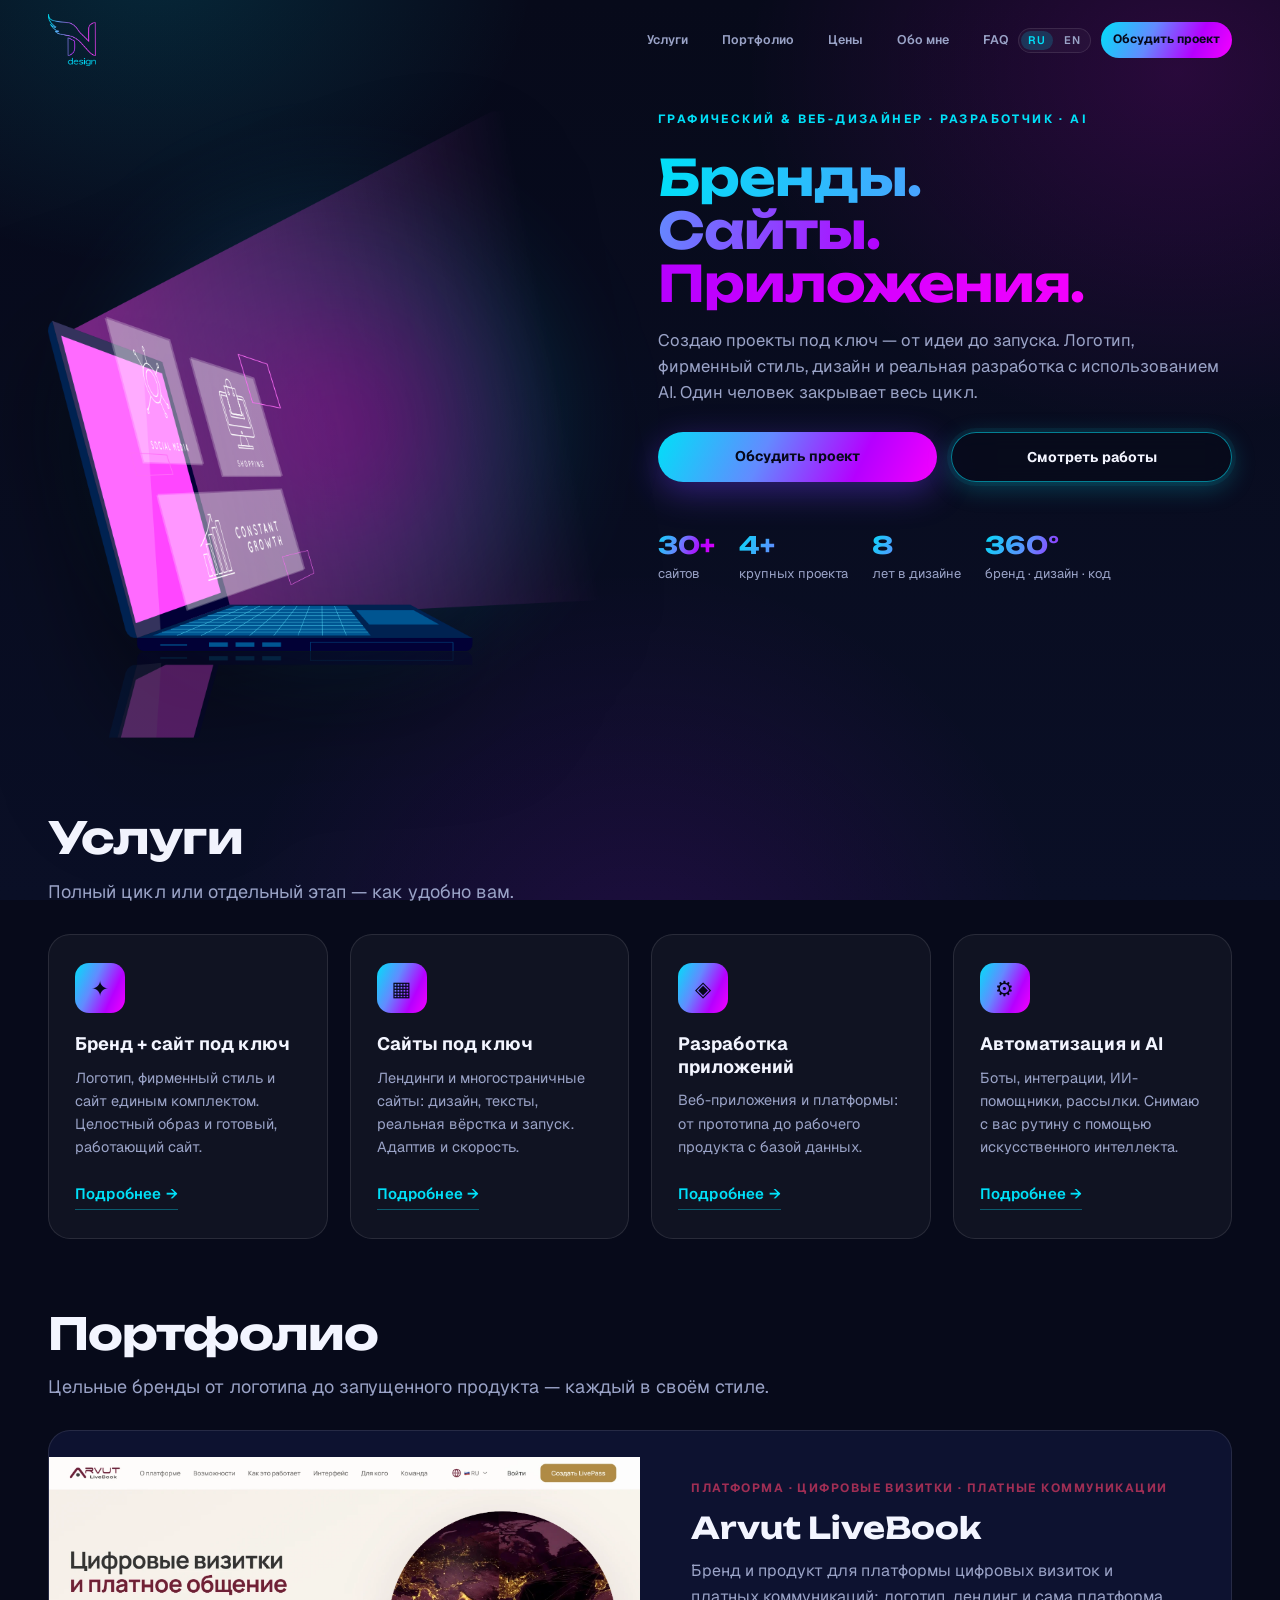
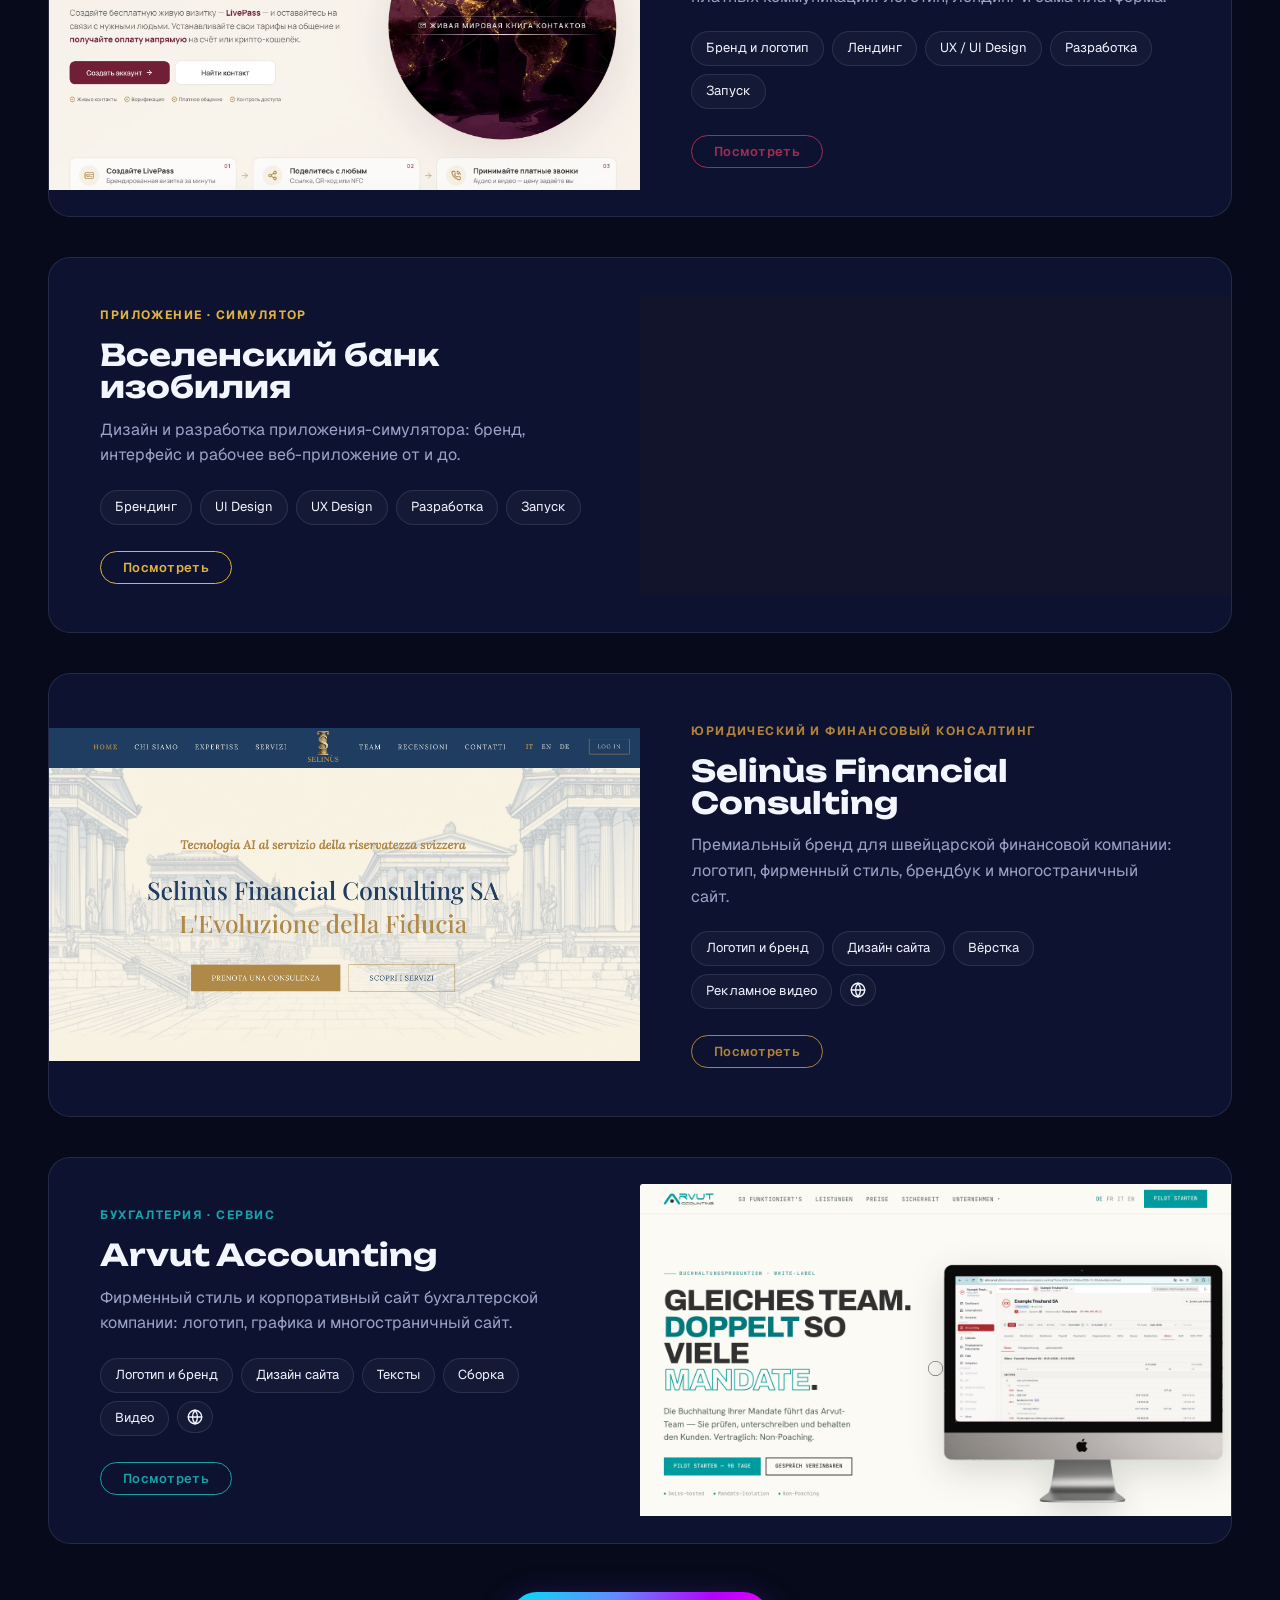
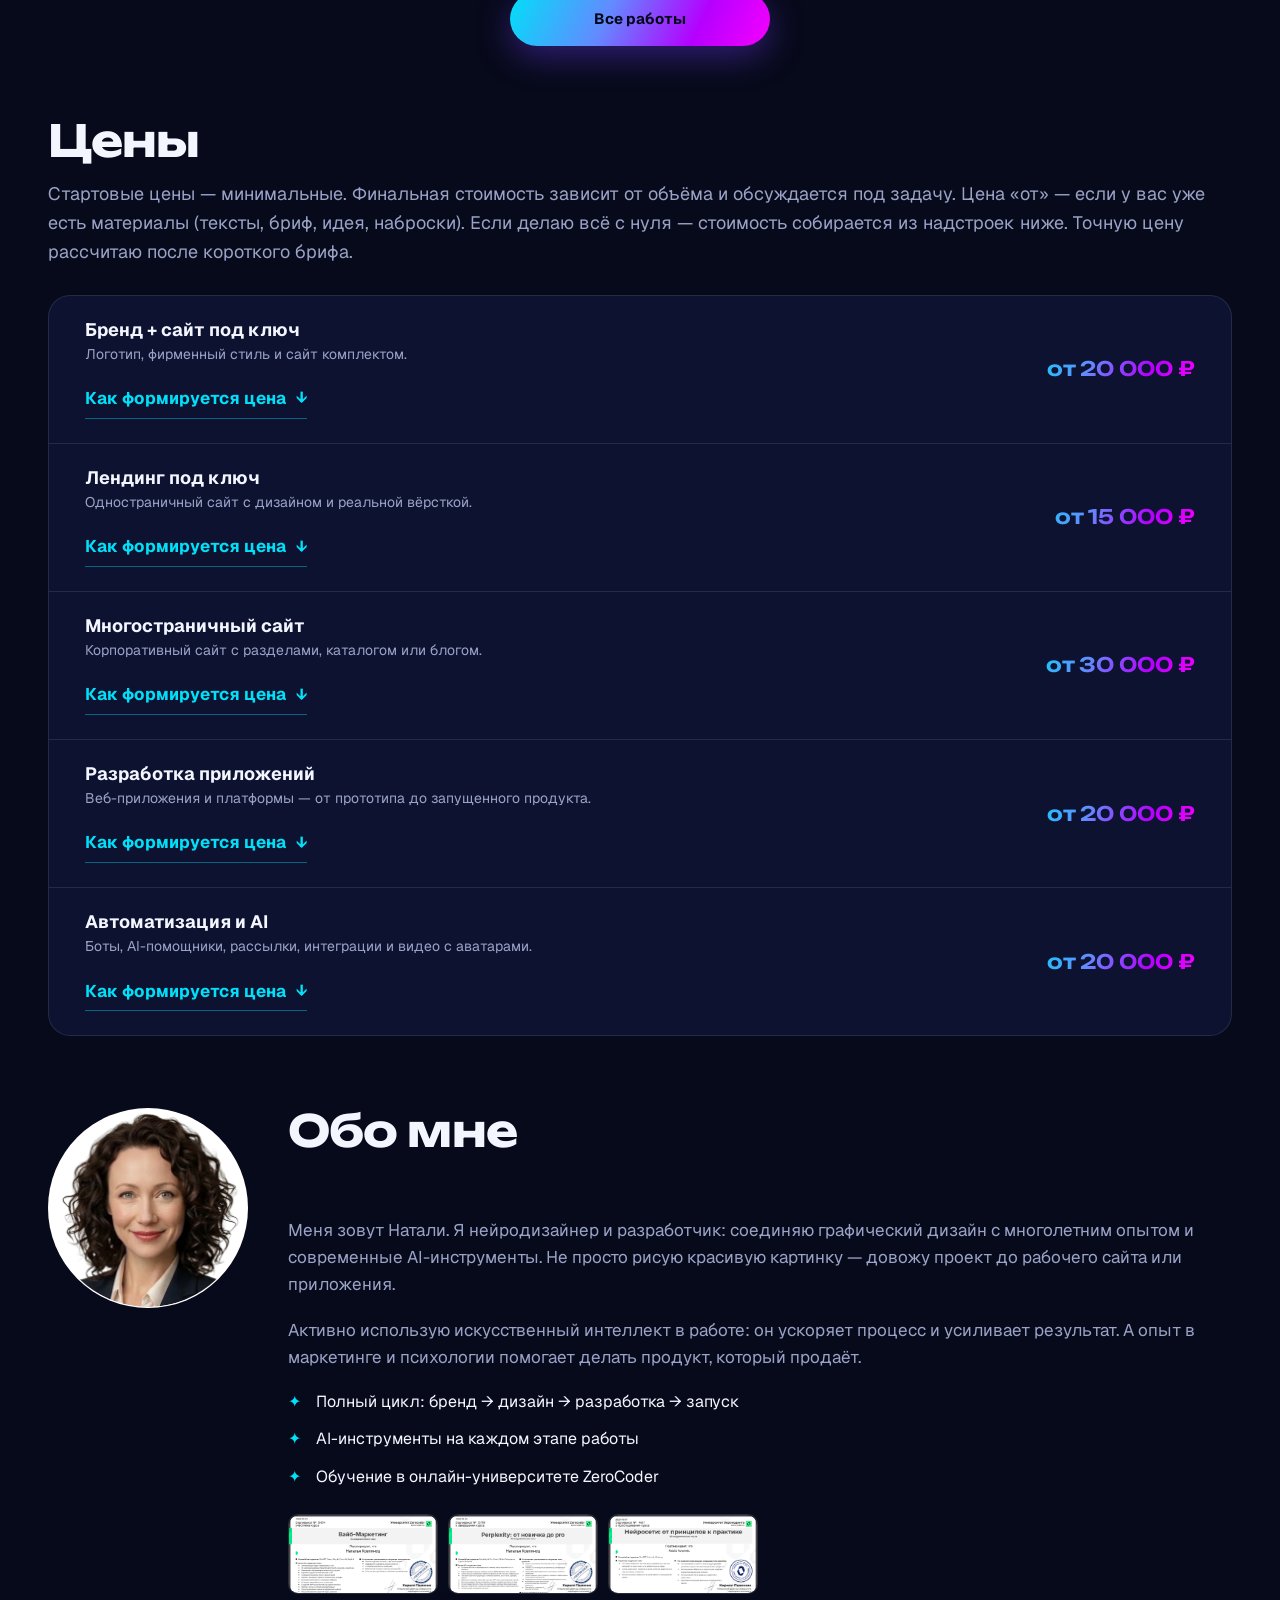
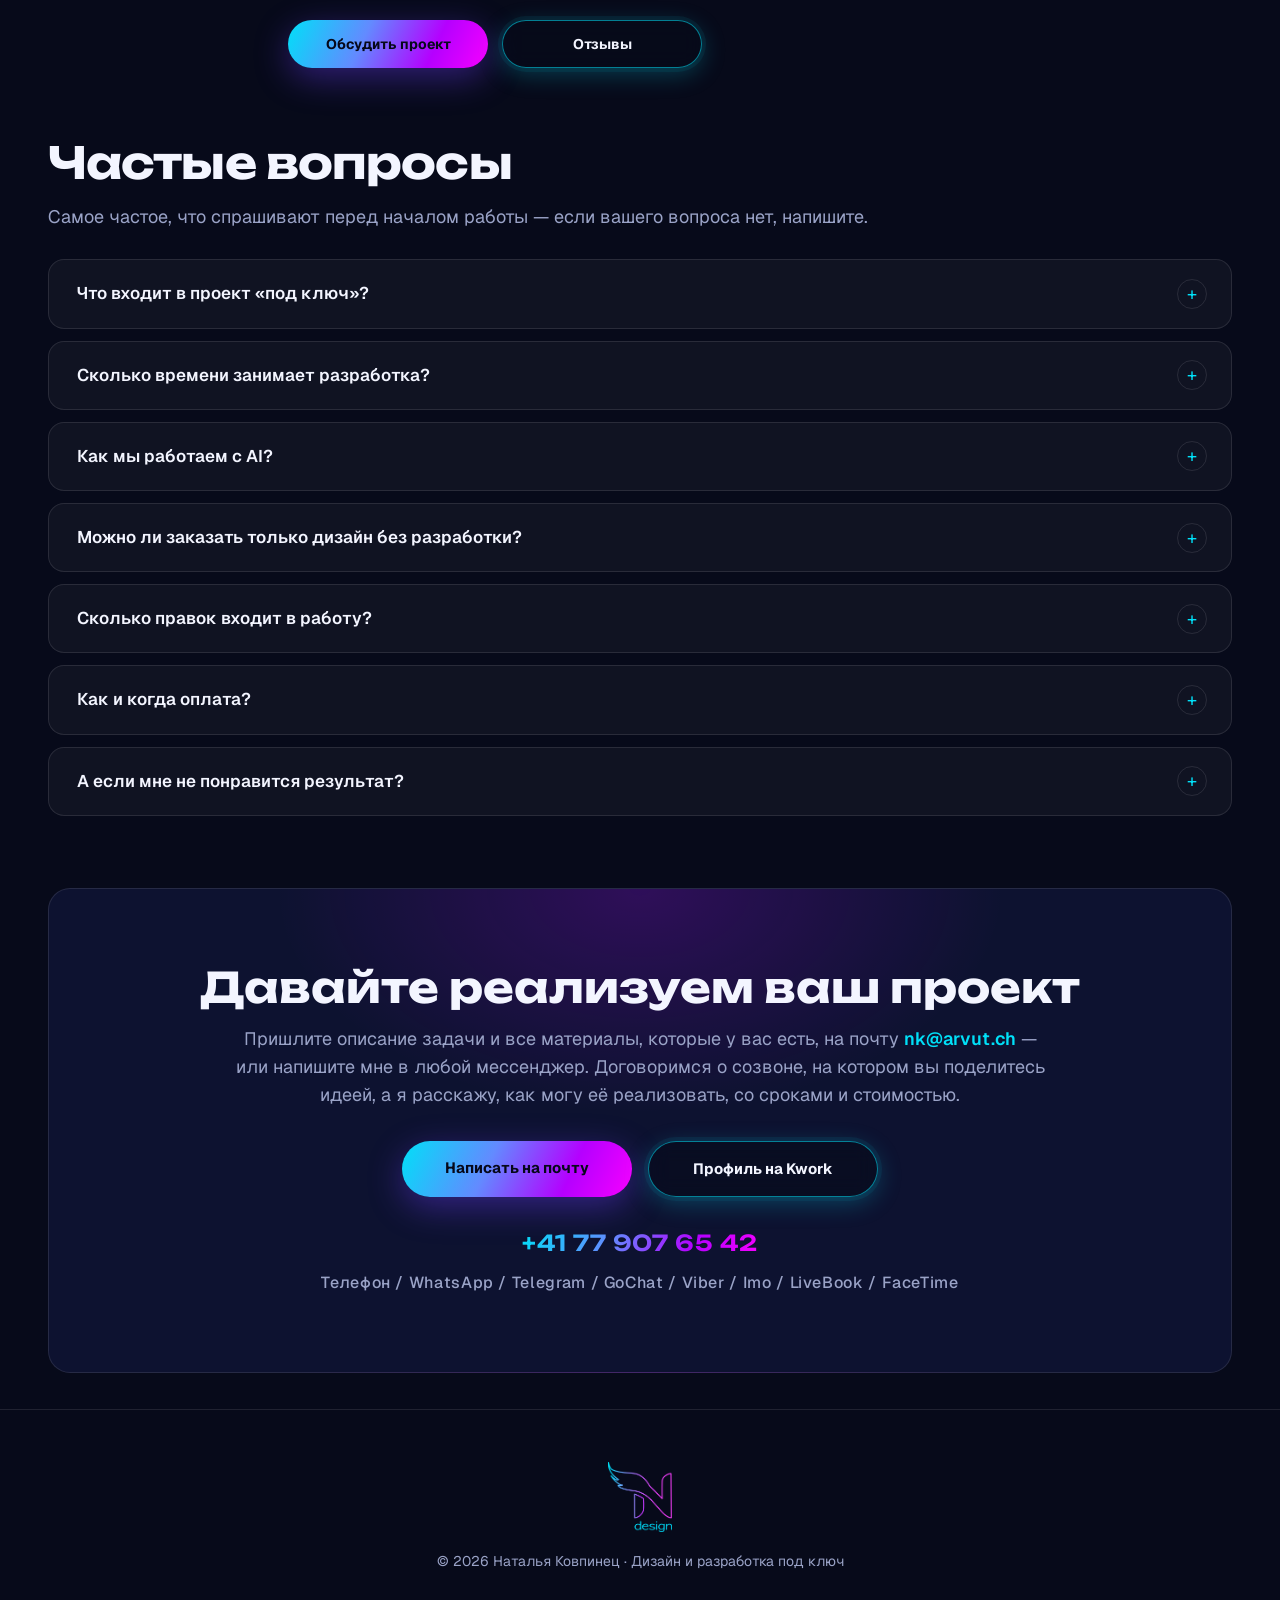
==== commit 96307989: "Add scroll-to-top button; new Arvut cover; gallery "View website" button - Floating scroll-to-top ar" ====
--- a/index.html
+++ b/index.html
@@ -13,7 +13,7 @@
   <link rel="preconnect" href="https://fonts.googleapis.com" />
   <link rel="preconnect" href="https://fonts.gstatic.com" crossorigin />
   <link href="https://fonts.googleapis.com/css2?family=Geist:wght@400;500;600;700&family=Unbounded:wght@500;600;700&family=Playfair+Display:wght@600;700&display=swap" rel="stylesheet" />
-  <link rel="stylesheet" href="main.css?v=34" />
+  <link rel="stylesheet" href="main.css?v=35" />
   <style id="about-fix">
     /* Компактное фото и сертификаты-thumbnails */
     .about { grid-template-columns: auto 1fr !important; gap: 40px !important; align-items: start !important; }
@@ -87,6 +87,21 @@
   <meta http-equiv="Expires" content="0" />
 
   <style id="reveal-anim">
+    /* Кнопка «наверх» */
+    .to-top {
+      position: fixed; right: 24px; bottom: 24px; z-index: 90;
+      width: 46px; height: 46px; border-radius: 50%;
+      display: grid; place-items: center; cursor: pointer;
+      background: rgba(13,18,48,.7); backdrop-filter: blur(8px);
+      border: 1px solid var(--border); color: var(--text);
+      opacity: 0; transform: translateY(12px); pointer-events: none;
+      transition: opacity .3s, transform .3s, border-color .2s, background .2s;
+    }
+    .to-top.show { opacity: 1; transform: none; pointer-events: auto; }
+    .to-top:hover { border-color: var(--c-cyan); background: rgba(0,224,248,.16); transform: translateY(-3px); }
+    .to-top svg { width: 20px; height: 20px; }
+    @media (max-width: 600px) { .to-top { right: 16px; bottom: 16px; width: 42px; height: 42px; } }
+
     /* Кнопка «Все работы» под сеткой портфолио */
     .work-more { display: flex; justify-content: center; margin-top: 48px; }
     .work-more__btn { min-width: 260px; text-align: center; box-sizing: border-box; }
@@ -546,14 +561,18 @@
     </div>
   </div>
 
+  <button class="to-top" id="toTop" aria-label="Наверх" title="Наверх">
+    <svg viewBox="0 0 24 24" fill="none" stroke="currentColor" stroke-width="2" stroke-linecap="round" stroke-linejoin="round"><path d="M12 19V5M5 12l7-7 7 7"/></svg>
+  </button>
+
   <footer class="footer">
     <img src="assets/logo-nataly.png" alt="Натали" class="footer__logo" />
     <p>© <span id="year"></span> <span data-i18n="footer.name">Наталья Ковпинец</span> · <span data-i18n="footer.role">Дизайн и разработка под ключ</span></p>
   </footer>
 
   <script src="https://cdn.jsdelivr.net/npm/@supabase/supabase-js@2"></script>
-  <script src="i18n.js?v=34"></script>
-  <script src="script.js?v=34"></script>
+  <script src="i18n.js?v=35"></script>
+  <script src="script.js?v=35"></script>
   <script>
     // Мягкое появление блоков по всему сайту
     (function () {
@@ -580,6 +599,16 @@
         });
       });
     })();
+
+    // Кнопка «наверх»
+    (function () {
+      var btn = document.getElementById('toTop');
+      if (!btn) return;
+      function onScroll() { btn.classList.toggle('show', window.scrollY > 400); }
+      addEventListener('scroll', onScroll, { passive: true });
+      onScroll();
+      btn.addEventListener('click', function () { window.scrollTo({ top: 0, behavior: 'smooth' }); });
+    })();
   </script>
 </body>
 </html>
